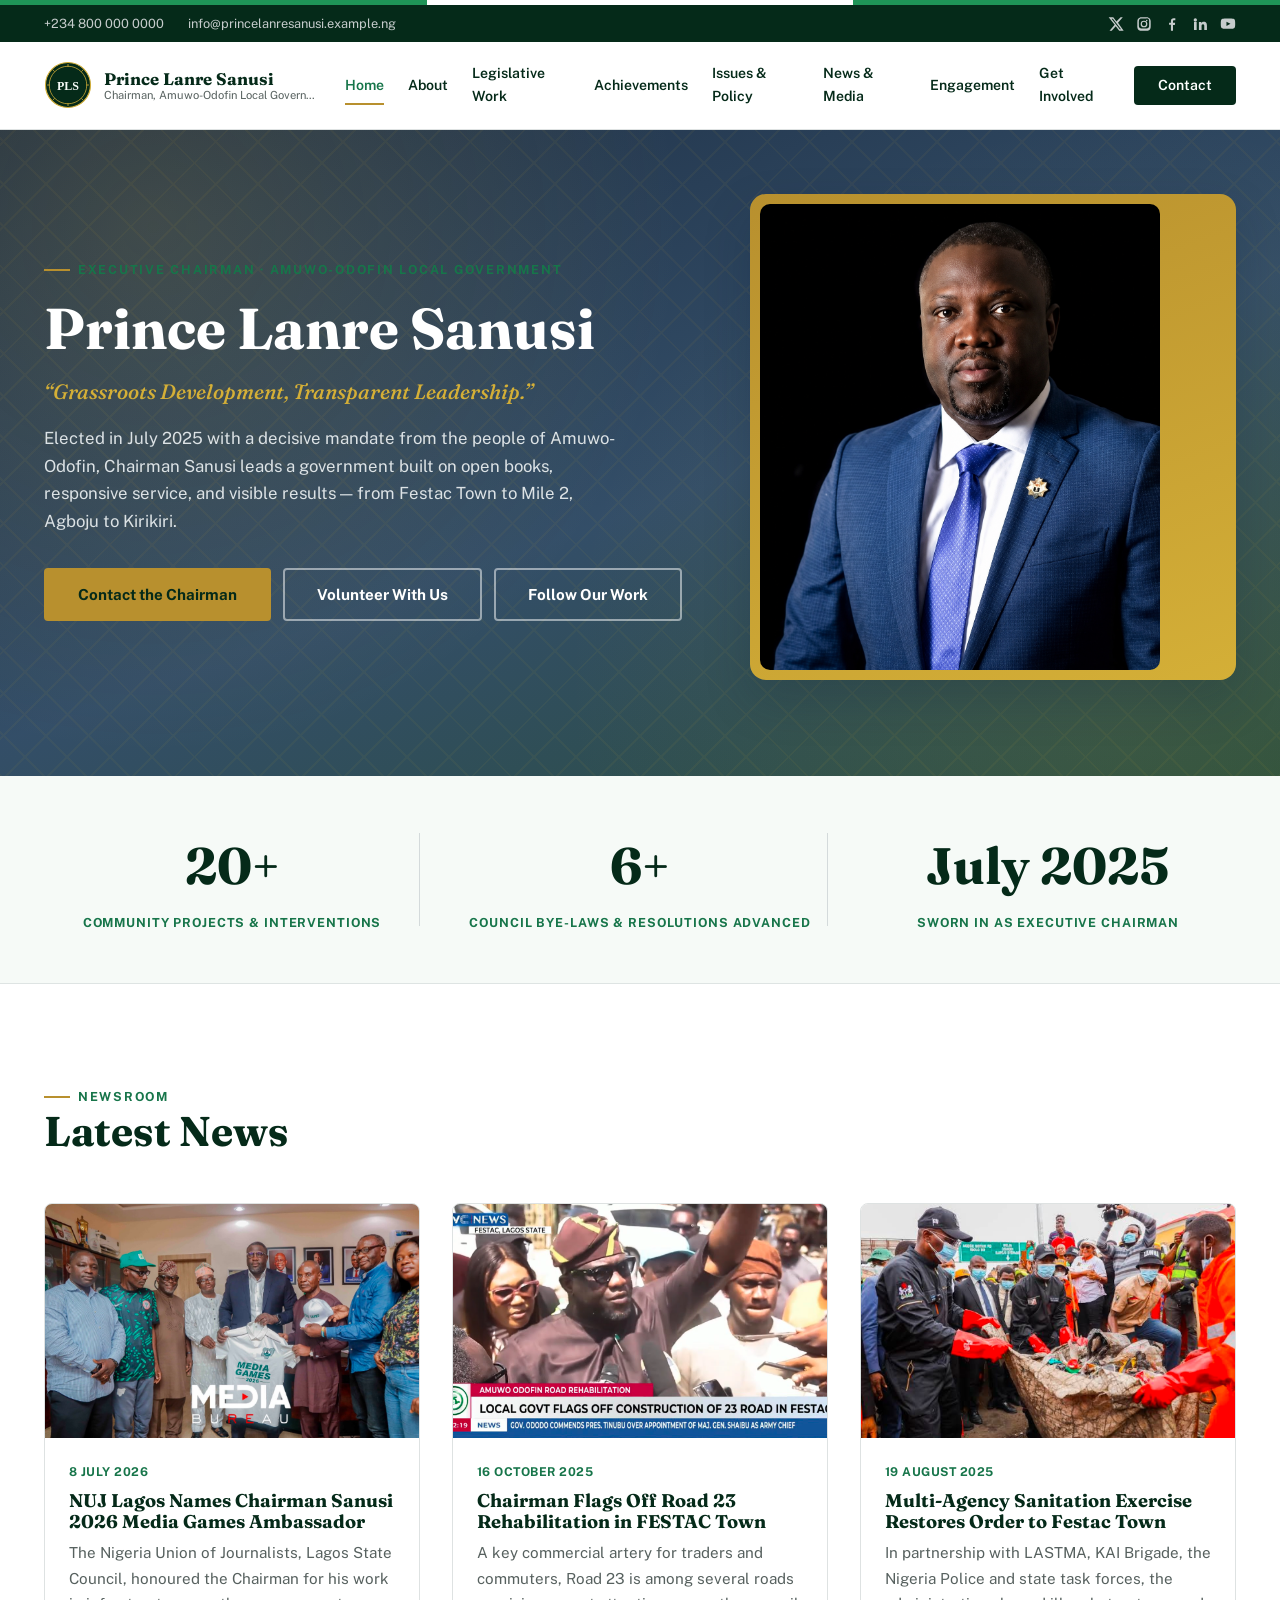
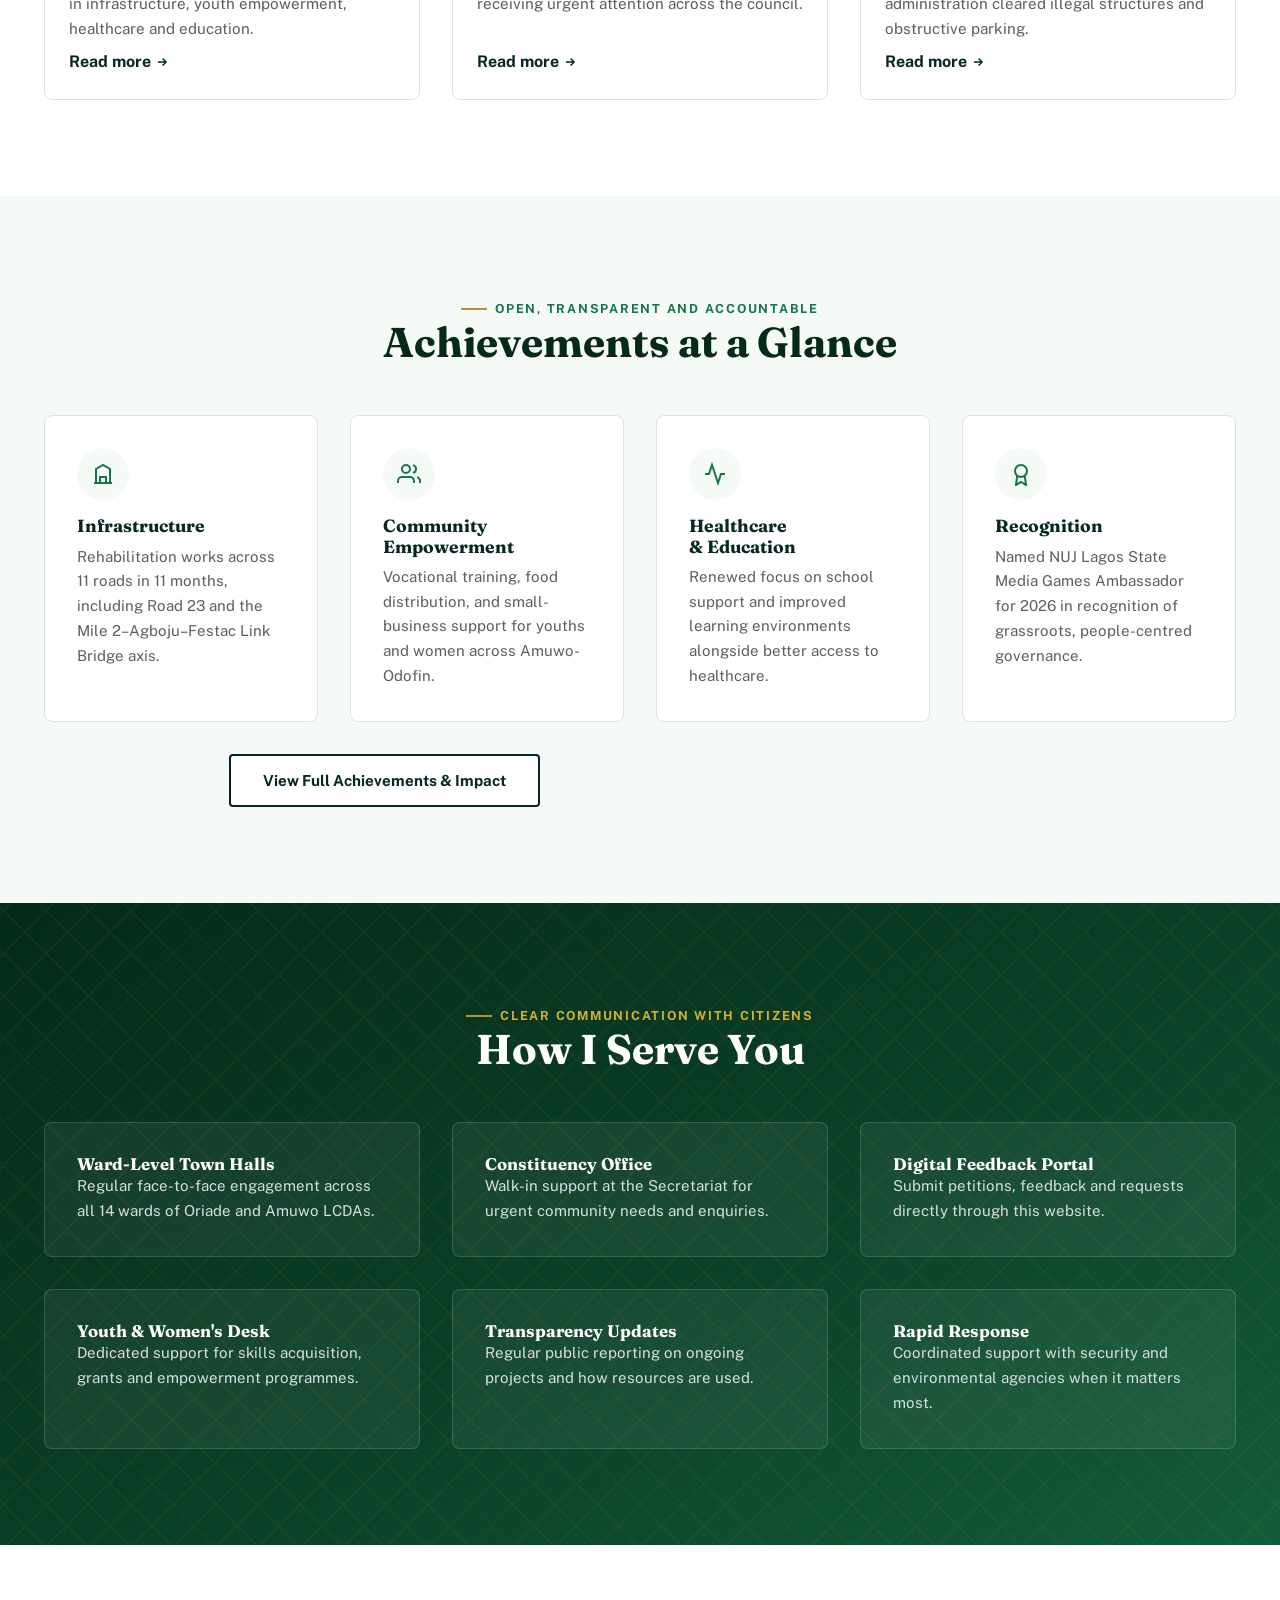
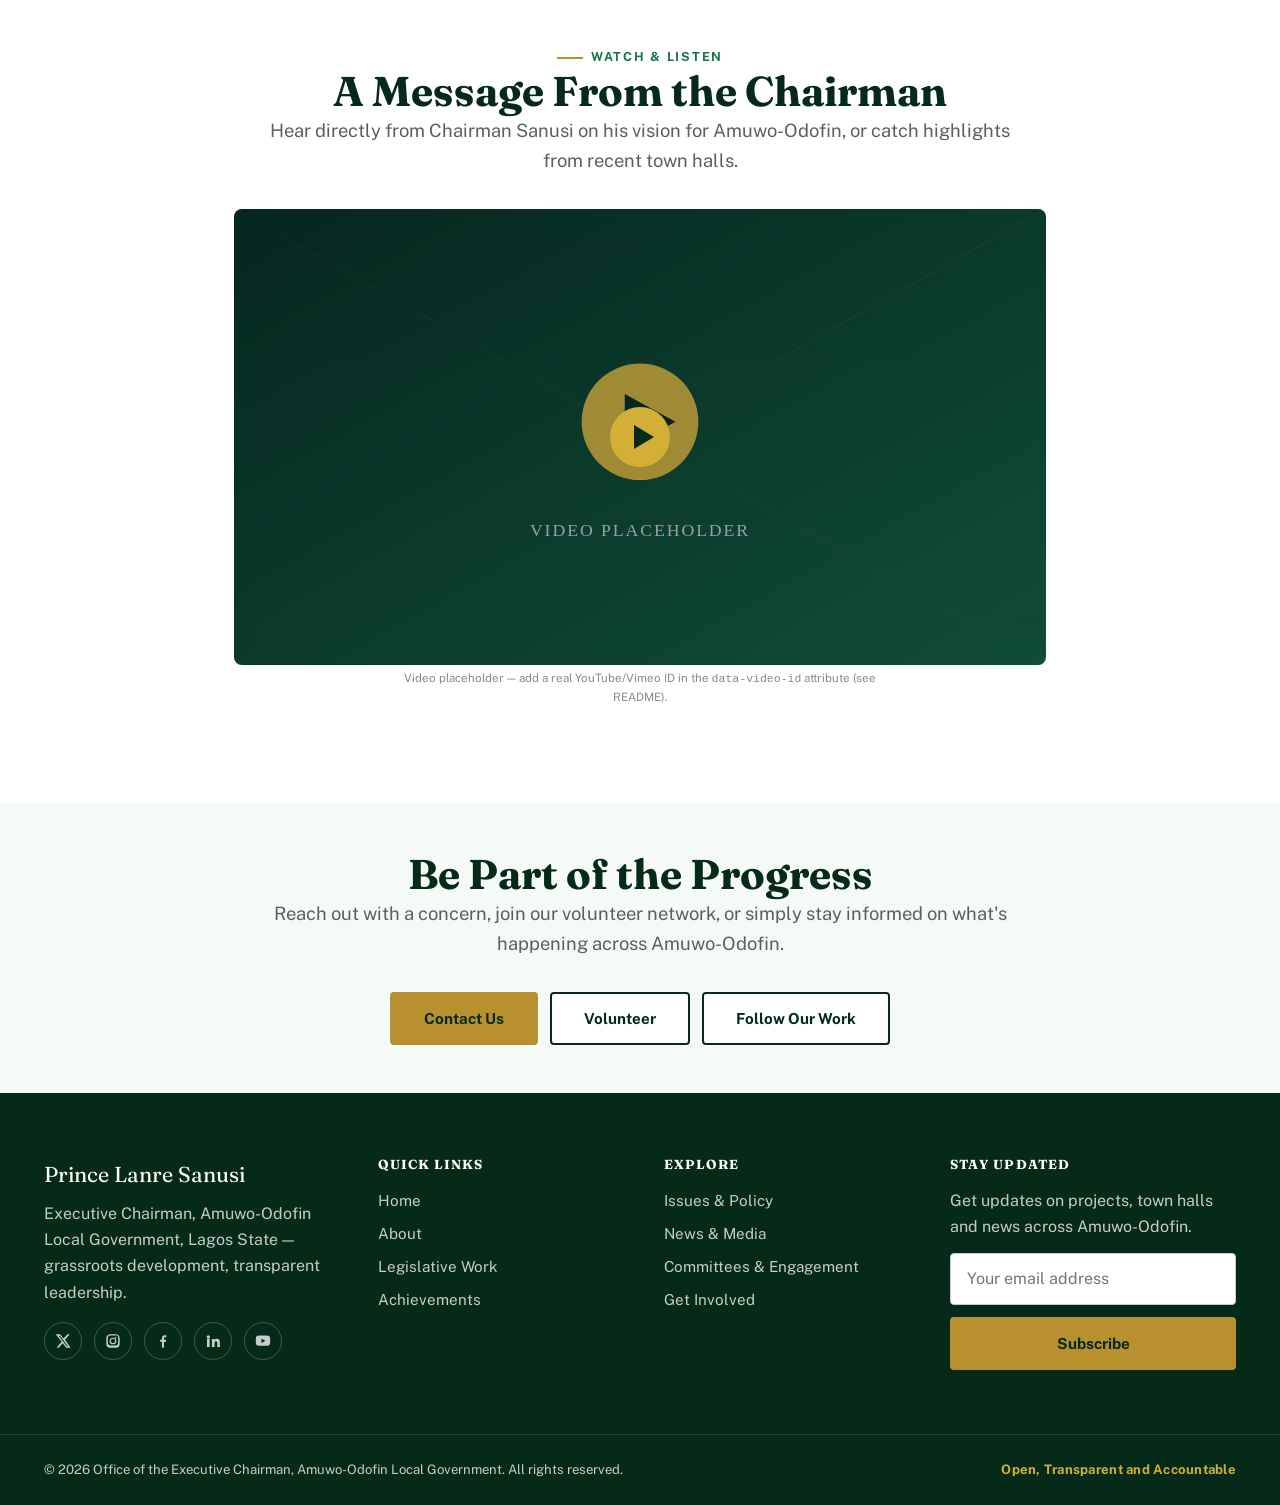
==== index.html @ f6df79a2 "Update image source in card media section" ====
<!DOCTYPE html>
<html lang="en">
<head>
  <meta charset="UTF-8">
  <meta name="viewport" content="width=device-width, initial-scale=1.0">
  <title>Prince Lanre Sanusi | Chairman, Amuwo-Odofin Local Government</title>
  <meta name="description" content="Official site of Prince Lanre Sanusi (PLS), Executive Chairman of Amuwo-Odofin Local Government, Lagos State — grassroots development and transparent leadership.">
  <meta name="author" content="Office of the Executive Chairman, Amuwo-Odofin Local Government">
  <meta property="og:title" content="Prince Lanre Sanusi | Chairman, Amuwo-Odofin Local Government">
  <meta property="og:description" content="Grassroots development, transparent leadership — official site of Executive Chairman Prince Lanre Sanusi.">
  <meta property="og:type" content="website">
  <meta property="og:image" content="assets/images/placeholders/placeholder-landscape.svg">
  <link rel="icon" type="image/svg+xml" href="assets/images/favicon.svg">
  <link rel="preconnect" href="https://fonts.googleapis.com">
  <link rel="preconnect" href="https://fonts.gstatic.com" crossorigin>
  <link href="https://fonts.googleapis.com/css2?family=Fraunces:ital,wght@0,600;0,700;0,900;1,500&family=Public+Sans:wght@400;500;600;700&display=swap" rel="stylesheet">
  <link rel="stylesheet" href="assets/css/variables.css">
  <link rel="stylesheet" href="assets/css/base.css">
  <link rel="stylesheet" href="assets/css/layout.css">
  <link rel="stylesheet" href="assets/css/components.css">
  <link rel="stylesheet" href="assets/css/animations.css">
  <script src="assets/js/supabase-client.js" defer></script>
  <script src="assets/js/components.js" defer></script>
  <script src="assets/js/forms.js" defer></script>
  <script src="assets/js/main.js" defer></script>
  <script type="application/ld+json">
  {
    "@context": "https://schema.org",
    "@type": "Person",
    "name": "Prince Lanre Sanusi",
    "alternateName": "PLS",
    "jobTitle": "Executive Chairman, Amuwo-Odofin Local Government",
    "worksFor": {
      "@type": "GovernmentOrganization",
      "name": "Amuwo-Odofin Local Government",
      "address": {
        "@type": "PostalAddress",
        "streetAddress": "41 Road, Amuwo-Odofin Local Government Secretariat",
        "addressLocality": "Festac Town",
        "addressRegion": "Lagos State",
        "addressCountry": "NG"
      }
    },
    "url": "https://www.example.com/"
  }
  </script>
</head>
<body data-page="home">
  <a class="skip-link" href="#main-content">Skip to main content</a>
  <div id="site-header"></div>
  <noscript>
    <nav aria-label="Primary" style="padding:1rem;text-align:center;background:#052A19;">
      <a style="color:#fff;margin:0 .6rem;" href="index">Home</a>
      <a style="color:#fff;margin:0 .6rem;" href="about">About</a>
      <a style="color:#fff;margin:0 .6rem;" href="legislative-work">Legislative Work</a>
      <a style="color:#fff;margin:0 .6rem;" href="achievements">Achievements</a>
      <a style="color:#fff;margin:0 .6rem;" href="issues-policy">Issues &amp; Policy</a>
      <a style="color:#fff;margin:0 .6rem;" href="news-media">News &amp; Media</a>
      <a style="color:#fff;margin:0 .6rem;" href="engagement">Engagement</a>
      <a style="color:#fff;margin:0 .6rem;" href="get-involved">Get Involved</a>
      <a style="color:#fff;margin:0 .6rem;" href="contact">Contact</a>
    </nav>
  </noscript>

  <main id="main-content">

    <!-- ============ HERO ============ -->
    <section class="hero lattice-bg" aria-label="Introduction">
      <div class="hero__inner">
        <div>
          <p class="eyebrow">Executive Chairman &middot; Amuwo-Odofin Local Government</p>
          <h1 class="hero__title">Prince Lanre Sanusi</h1>
          <p class="hero__tagline">&ldquo;Grassroots Development, Transparent Leadership.&rdquo;</p>
          <p class="hero__lede">Elected in July 2025 with a decisive mandate from the people of Amuwo-Odofin, Chairman Sanusi leads a government built on open books, responsive service, and visible results — from Festac Town to Mile 2, Agboju to Kirikiri.</p>
          <div class="hero__actions">
            <a class="btn btn--primary" href="contact">Contact the Chairman</a>
            <a class="btn btn--outline-light" href="get-involved">Volunteer With Us</a>
            <a class="btn btn--outline-light" href="news-media">Follow Our Work</a>
          </div>
        </div>
        <div class="hero__portrait-frame reveal">
          <img src="assets/images/placeholders/placeholder-portrait.png" alt="Official portrait of Prince Lanre Sanusi, Executive Chairman of Amuwo-Odofin Local Government" width="400" height="500" loading="eager">
        </div>
      </div>
    </section>

    <!-- ============ LEDGER STAT STRIP ============ -->
    <section class="stat-strip" aria-label="Record of service at a glance">
      <div class="stat-strip__inner">
        <div class="stat-strip__item">
          <span class="stat-strip__value" data-target="20" data-suffix="+">0</span>
          <span class="stat-strip__label">Community Projects &amp; Interventions</span>
        </div>
        <div class="stat-strip__item">
          <span class="stat-strip__value" data-target="6" data-suffix="+">0</span>
          <span class="stat-strip__label">Council Bye-Laws &amp; Resolutions Advanced</span>
        </div>
        <div class="stat-strip__item">
          <span class="stat-strip__value">July 2025</span>
          <span class="stat-strip__label">Sworn In as Executive Chairman</span>
        </div>
      </div>
    </section>

    <!-- ============ LATEST NEWS ============ -->
    <section class="section" aria-labelledby="news-heading">
      <div class="container">
        <div class="section-head">
          <p class="eyebrow">Newsroom</p>
          <h2 id="news-heading">Latest News</h2>
        </div>
        <div class="grid grid--3 reveal-stagger">
          <article class="card">
            <div class="card__media"><img src="assets/images/placeholders/nuj.png" alt="Chairman Sanusi honoured as NUJ Media Games Ambassador" loading="lazy"></div>
            <div class="card__body">
              <time class="card__date" datetime="2026-07-08">8 July 2026</time>
              <h3 class="card__title">NUJ Lagos Names Chairman Sanusi 2026 Media Games Ambassador</h3>
              <p class="card__excerpt">The Nigeria Union of Journalists, Lagos State Council, honoured the Chairman for his work in infrastructure, youth empowerment, healthcare and education.</p>
              <a class="card__link" href="news-media">Read more <svg width="14" height="14" viewBox="0 0 24 24" fill="none" stroke="currentColor" stroke-width="2.5" aria-hidden="true"><path d="M5 12h14M13 6l6 6-6 6"/></svg></a>
            </div>
          </article>
          <article class="card">
            <div class="card__media"><img src="assets/images/placeholders/flag_road.png" alt="Road 23 rehabilitation flag-off in FESTAC Town" loading="lazy"></div>
            <div class="card__body">
              <time class="card__date" datetime="2025-10-16">16 October 2025</time>
              <h3 class="card__title">Chairman Flags Off Road 23 Rehabilitation in FESTAC Town</h3>
              <p class="card__excerpt">A key commercial artery for traders and commuters, Road 23 is among several roads receiving urgent attention across the council.</p>
              <a class="card__link" href="news-media">Read more <svg width="14" height="14" viewBox="0 0 24 24" fill="none" stroke="currentColor" stroke-width="2.5" aria-hidden="true"><path d="M5 12h14M13 6l6 6-6 6"/></svg></a>
            </div>
          </article>
          <article class="card">
            <div class="card__media"><img src="assets/images/placeholders/neat.png" alt="Environmental sanitation exercise in Festac Town" loading="lazy"></div>
            <div class="card__body">
              <time class="card__date" datetime="2025-08-19">19 August 2025</time>
              <h3 class="card__title">Multi-Agency Sanitation Exercise Restores Order to Festac Town</h3>
              <p class="card__excerpt">In partnership with LASTMA, KAI Brigade, the Nigeria Police and state task forces, the administration cleared illegal structures and obstructive parking.</p>
              <a class="card__link" href="news-media">Read more <svg width="14" height="14" viewBox="0 0 24 24" fill="none" stroke="currentColor" stroke-width="2.5" aria-hidden="true"><path d="M5 12h14M13 6l6 6-6 6"/></svg></a>
            </div>
          </article>
        </div>
      </div>
    </section>

    <!-- ============ ACHIEVEMENTS HIGHLIGHTS ============ -->
    <section class="section section--alt" aria-labelledby="achievements-heading">
      <div class="container">
        <div class="section-head section-head--center">
          <p class="eyebrow">Open, Transparent and Accountable</p>
          <h2 id="achievements-heading">Achievements at a Glance</h2>
        </div>
        <div class="grid grid--4 reveal-stagger">
          <div class="icon-card">
            <span class="icon-card__icon" aria-hidden="true"><svg width="24" height="24" viewBox="0 0 24 24" fill="none" stroke="currentColor" stroke-width="2"><path d="M3 21h18M5 21V7l7-4 7 4v14M9 21v-6h6v6"/></svg></span>
            <h3>Infrastructure</h3>
            <p>Rehabilitation works across 11 roads in 11 months, including Road 23 and the Mile 2–Agboju–Festac Link Bridge axis.</p>
          </div>
          <div class="icon-card">
            <span class="icon-card__icon" aria-hidden="true"><svg width="24" height="24" viewBox="0 0 24 24" fill="none" stroke="currentColor" stroke-width="2"><path d="M17 21v-2a4 4 0 0 0-4-4H5a4 4 0 0 0-4 4v2"/><circle cx="9" cy="7" r="4"/><path d="M23 21v-2a4 4 0 0 0-3-3.87M16 3.13a4 4 0 0 1 0 7.75"/></svg></span>
            <h3>Community Empowerment</h3>
            <p>Vocational training, food distribution, and small-business support for youths and women across Amuwo-Odofin.</p>
          </div>
          <div class="icon-card">
            <span class="icon-card__icon" aria-hidden="true"><svg width="24" height="24" viewBox="0 0 24 24" fill="none" stroke="currentColor" stroke-width="2"><path d="M22 12h-4l-3 9L9 3l-3 9H2"/></svg></span>
            <h3>Healthcare &amp; Education</h3>
            <p>Renewed focus on school support and improved learning environments alongside better access to healthcare.</p>
          </div>
          <div class="icon-card">
            <span class="icon-card__icon" aria-hidden="true"><svg width="24" height="24" viewBox="0 0 24 24" fill="none" stroke="currentColor" stroke-width="2"><path d="M12 15a6 6 0 1 0 0-12 6 6 0 0 0 0 12Z"/><path d="M8.21 13.89 7 23l5-3 5 3-1.21-9.12"/></svg></span>
            <h3>Recognition</h3>
            <p>Named NUJ Lagos State Media Games Ambassador for 2026 in recognition of grassroots, people-centred governance.</p>
          </div>
        </div>
        <p class="text-center" style="margin-top:var(--space-6);"><a class="btn btn--secondary" href="achievements">View Full Achievements &amp; Impact</a></p>
      </div>
    </section>

    <!-- ============ HOW I SERVE YOU ============ -->
    <section class="section section--dark lattice-bg" aria-labelledby="serve-heading">
      <div class="container">
        <div class="section-head section-head--center" style="margin-inline:auto;">
          <p class="eyebrow">Clear Communication With Citizens</p>
          <h2 id="serve-heading">How I Serve You</h2>
        </div>
        <div class="grid grid--3 reveal-stagger">
          <div class="stat-dark" style="text-align:left;">
            <h3 style="font-size:1.05rem;color:var(--color-white);">Ward-Level Town Halls</h3>
            <p style="color:#D8DEE2;font-size:0.94rem;">Regular face-to-face engagement across all 14 wards of Oriade and Amuwo LCDAs.</p>
          </div>
          <div class="stat-dark" style="text-align:left;">
            <h3 style="font-size:1.05rem;color:var(--color-white);">Constituency Office</h3>
            <p style="color:#D8DEE2;font-size:0.94rem;">Walk-in support at the Secretariat for urgent community needs and enquiries.</p>
          </div>
          <div class="stat-dark" style="text-align:left;">
            <h3 style="font-size:1.05rem;color:var(--color-white);">Digital Feedback Portal</h3>
            <p style="color:#D8DEE2;font-size:0.94rem;">Submit petitions, feedback and requests directly through this website.</p>
          </div>
          <div class="stat-dark" style="text-align:left;">
            <h3 style="font-size:1.05rem;color:var(--color-white);">Youth &amp; Women's Desk</h3>
            <p style="color:#D8DEE2;font-size:0.94rem;">Dedicated support for skills acquisition, grants and empowerment programmes.</p>
          </div>
          <div class="stat-dark" style="text-align:left;">
            <h3 style="font-size:1.05rem;color:var(--color-white);">Transparency Updates</h3>
            <p style="color:#D8DEE2;font-size:0.94rem;">Regular public reporting on ongoing projects and how resources are used.</p>
          </div>
          <div class="stat-dark" style="text-align:left;">
            <h3 style="font-size:1.05rem;color:var(--color-white);">Rapid Response</h3>
            <p style="color:#D8DEE2;font-size:0.94rem;">Coordinated support with security and environmental agencies when it matters most.</p>
          </div>
        </div>
      </div>
    </section>

    <!-- ============ VIDEO TEASER ============ -->
    <section class="section" aria-labelledby="video-heading">
      <div class="container container--narrow text-center">
        <p class="eyebrow" style="justify-content:center;">Watch &amp; Listen</p>
        <h2 id="video-heading">A Message From the Chairman</h2>
        <p class="text-lead" style="margin-inline:auto;margin-bottom:var(--space-6);">Hear directly from Chairman Sanusi on his vision for Amuwo-Odofin, or catch highlights from recent town halls.</p>
        <button class="video-teaser" type="button" data-video-trigger data-video-id="" aria-label="Play video message from the Chairman">
          <img src="assets/images/placeholders/placeholder-video.svg" alt="" loading="lazy">
          <span class="video-teaser__play" aria-hidden="true">
            <svg width="64" height="64" viewBox="0 0 64 64"><circle cx="32" cy="32" r="30" fill="#D4AF37"/><path d="M26 20l20 12-20 12z" fill="#052A19"/></svg>
          </span>
        </button>
        <p class="placeholder-note">Video placeholder — add a real YouTube/Vimeo ID in the <code>data-video-id</code> attribute (see README).</p>
      </div>
    </section>

    <!-- ============ CTA BAND ============ -->
    <section class="section section--tight" style="background:var(--color-parchment);" aria-labelledby="cta-heading">
      <div class="container text-center">
        <h2 id="cta-heading">Be Part of the Progress</h2>
        <p class="text-lead" style="margin-inline:auto;">Reach out with a concern, join our volunteer network, or simply stay informed on what's happening across Amuwo-Odofin.</p>
        <div class="hero__actions" style="justify-content:center;margin-top:var(--space-6);">
          <a class="btn btn--primary" href="contact">Contact Us</a>
          <a class="btn btn--secondary" href="get-involved">Volunteer</a>
          <a class="btn btn--secondary" href="news-media">Follow Our Work</a>
        </div>
      </div>
    </section>

  </main>

  <div id="site-footer"></div>
  <noscript>
    <p style="text-align:center;background:#052A19;color:#fff;padding:1rem;">&copy; Office of the Executive Chairman, Amuwo-Odofin Local Government. 41 Road, Festac Town, Lagos State.</p>
  </noscript>
</body>
</html>
---- assets/css/variables.css ----
/* ==========================================================================
   VARIABLES.CSS
   Design tokens for the Prince Lanre Sanusi (PLS) portfolio site.
   Change a value here and it updates everywhere the token is used —
   this file is the single source of truth for the visual system.

   Palette concept: "Seal & Ledger" in Nigerian green-white-green — deep
   forest green (grassroots, the flag) + white (clarity, the flag) +
   regalia gold (assent/ceremony, used sparingly as an accent).
   ========================================================================== */

:root {
  /* ---- Brand colors ---- */
  --color-ink-navy:   #052A19;  /* primary — deepest forest green */
  --color-navy-800:   #0A4028;  /* gradient stop */
  --color-navy-700:   #0F5636;  /* gradient stop / spare */
  --color-palm-800:   #135C39;  /* deep green */
  --color-palm-700:   #17754A;  /* primary green — text/icon accent on white */
  --color-palm-600:   #1F9457;  /* brighter green — hover states, flag stripe */
  --color-gold-700:   #8A6A1E;
  --color-gold-600:   #B8902E;  /* regalia gold — small ceremonial accent only */
  --color-gold-500:   #D4AF37;  /* brighter gold — hover/highlight */
  --color-gold-100:   #F3E7C6;  /* pale gold wash, badges */

  /* ---- Neutrals ---- */
  --color-white:      #FFFFFF;
  --color-parchment:  #F6FAF7;  /* near-white with a whisper of green, "the record" */
  --color-gray-100:   #EEF0F0;
  --color-gray-200:   #DEE2E2;
  --color-gray-300:   #C6CCCC;
  --color-gray-500:   #808B8B;
  --color-gray-600:   #57615F;
  --color-gray-800:   #2B3432;
  --color-ink-text:   #17221C;

  /* ---- Feedback colors ---- */
  --color-success-bg:   #E4F1E9;
  --color-success-text: #17754A;
  --color-error-bg:     #FAEAEA;
  --color-error-text:   #A3312C;

  /* ---- Typography ---- */
  --font-serif: 'Fraunces', Georgia, 'Times New Roman', serif;
  --font-sans:  'Public Sans', 'Segoe UI', Roboto, Arial, sans-serif;

  /* ---- Spacing scale ---- */
  --space-1: 0.25rem;
  --space-2: 0.5rem;
  --space-3: 0.75rem;
  --space-4: 1rem;
  --space-5: 1.5rem;
  --space-6: 2rem;
  --space-7: 2.5rem;
  --space-8: 3rem;
  --space-10: 4rem;
  --space-12: 6rem;
  --space-16: 8rem;

  /* ---- Layout ---- */
  --container-max: 1240px;
  --container-narrow: 860px;
  --radius-sm: 4px;
  --radius-md: 8px;
  --radius-lg: 16px;

  /* ---- Shadows ---- */
  --shadow-sm: 0 1px 3px rgba(11, 30, 54, 0.08);
  --shadow-md: 0 8px 24px rgba(11, 30, 54, 0.12);
  --shadow-lg: 0 20px 48px rgba(11, 30, 54, 0.20);

  /* ---- Motion ---- */
  --transition-fast: 0.15s ease;
  --transition-base: 0.3s ease;
  --transition-slow: 0.5s ease;

  /* ---- Z-index scale ---- */
  --z-header: 100;
  --z-overlay: 200;
  --z-modal: 300;
  --z-toast: 400;

  /* ---- Site background photo ----
     Used behind the homepage hero and every interior page banner, under a
     semi-transparent navy/green scrim so text stays readable.
     TO ADD YOUR OWN PHOTO: save it as assets/images/site-background.jpg
     (any landscape photo, ~1920x1080 or larger works well) and it will
     appear automatically — no other changes needed. Until that file
     exists, this line has no visible effect and the gradient shows alone. */
  --bg-photo: url('../images/site-background.jpg');
}
---- assets/css/base.css ----
/* ==========================================================================
   BASE.CSS
   Reset, base element styles, typography, and accessibility/utility helpers.
   ========================================================================== */

*, *::before, *::after { box-sizing: border-box; }

html {
  scroll-behavior: smooth;
  scroll-padding-top: 96px; /* keeps in-page anchors clear of the sticky header */
}

@media (prefers-reduced-motion: reduce) {
  html { scroll-behavior: auto; }
  *, *::before, *::after {
    animation-duration: 0.01ms !important;
    animation-iteration-count: 1 !important;
    transition-duration: 0.01ms !important;
    scroll-behavior: auto !important;
  }
}

body, h1, h2, h3, h4, p, figure, blockquote, dl, dd {
  margin: 0;
}
ul[class], ol[class] { list-style: none; padding: 0; margin: 0; }

body {
  font-family: var(--font-sans);
  color: var(--color-ink-text);
  background: var(--color-white);
  line-height: 1.65;
  -webkit-font-smoothing: antialiased;
  min-height: 100vh;
  display: flex;
  flex-direction: column;
}

main { flex: 1; }

img, picture, svg { max-width: 100%; display: block; }
img { height: auto; }

a { color: inherit; }
button { font: inherit; cursor: pointer; background: none; border: none; }
input, textarea, select { font: inherit; }

h1, h2, h3, h4 {
  font-family: var(--font-serif);
  font-weight: 700;
  color: var(--color-ink-navy);
  line-height: 1.15;
  text-wrap: balance;
}
h1 { font-size: clamp(2.1rem, 3.6vw + 1rem, 3.6rem); }
h2 { font-size: clamp(1.7rem, 2.2vw + 1rem, 2.6rem); }
h3 { font-size: clamp(1.3rem, 1.2vw + 1rem, 1.65rem); }
h4 { font-size: 1.1rem; }

p { max-width: 68ch; }
.text-lead {
  font-size: 1.15rem;
  color: var(--color-gray-600);
}
.text-center { text-align: center; }
.text-center p { margin-inline: auto; }

/* ---- Accessibility helpers ---- */
.sr-only {
  position: absolute;
  width: 1px; height: 1px;
  padding: 0; margin: -1px;
  overflow: hidden;
  clip: rect(0, 0, 0, 0);
  white-space: nowrap;
  border: 0;
}

.skip-link {
  position: absolute;
  left: var(--space-3);
  top: -80px;
  background: var(--color-gold-500);
  color: var(--color-ink-navy);
  font-weight: 700;
  padding: var(--space-3) var(--space-5);
  border-radius: var(--radius-sm);
  z-index: 999;
  transition: top var(--transition-fast);
  text-decoration: none;
}
.skip-link:focus { top: var(--space-3); }

:focus-visible {
  outline: 3px solid var(--color-gold-500);
  outline-offset: 2px;
}

/* ---- Layout utility ---- */
.container {
  width: 100%;
  max-width: var(--container-max);
  margin-inline: auto;
  padding-inline: var(--space-5);
}
.container--narrow { max-width: var(--container-narrow); }

.eyebrow {
  display: inline-flex;
  align-items: center;
  gap: var(--space-2);
  font-family: var(--font-sans);
  font-weight: 700;
  font-size: 0.78rem;
  letter-spacing: 0.14em;
  text-transform: uppercase;
  color: var(--color-palm-700);
}
.eyebrow::before {
  content: "";
  width: 26px; height: 2px;
  background: var(--color-gold-600);
  flex-shrink: 0;
}

.section { padding-block: var(--space-12); }
.section--alt { background: var(--color-parchment); }
.section--dark {
  background: linear-gradient(150deg, var(--color-ink-navy) 0%, var(--color-navy-800) 55%, var(--color-palm-800) 100%);
  color: var(--color-white);
}
.section--dark h2, .section--dark h3, .section--dark h4 { color: var(--color-white); }
.section--dark .eyebrow { color: var(--color-gold-500); }
.section--dark p { color: #D8DEE2; }
.section--tight { padding-block: var(--space-8); }

.section-head {
  max-width: 720px;
  margin-bottom: var(--space-8);
}
.section-head--center { margin-inline: auto; text-align: center; }

/* ---- Subtle geometric lattice texture (signature background motif) ---- */
.lattice-bg { position: relative; overflow: hidden; }
.lattice-bg::before {
  content: "";
  position: absolute; inset: 0;
  opacity: 0.05;
  background-image:
    repeating-linear-gradient(45deg, var(--color-gold-500) 0 2px, transparent 2px 30px),
    repeating-linear-gradient(-45deg, var(--color-gold-500) 0 2px, transparent 2px 30px);
  pointer-events: none;
}
.lattice-bg > * { position: relative; z-index: 1; }

/* ---- Misc ---- */
hr.rule {
  border: none;
  border-top: 1px solid var(--color-gray-200);
  margin-block: var(--space-8);
}
---- assets/css/layout.css ----
/* ==========================================================================
   LAYOUT.CSS
   Header, navigation, footer, hero/page-banner, and structural grids.
   ========================================================================== */

/* ---------- Flag stripe (green-white-green, a literal nod to the flag) ---------- */
.flag-stripe {
  height: 5px;
  background: linear-gradient(
    to right,
    var(--color-palm-600) 0 33.333%,
    var(--color-white) 33.333% 66.666%,
    var(--color-palm-600) 66.666% 100%
  );
}

/* ---------- Top utility bar ---------- */
.top-bar {
  background: var(--color-ink-navy);
  color: var(--color-gray-300);
  font-size: 0.8rem;
}
.top-bar__inner {
  max-width: var(--container-max);
  margin-inline: auto;
  padding: var(--space-2) var(--space-5);
  display: flex; flex-wrap: wrap;
  justify-content: space-between;
  align-items: center;
  gap: var(--space-2);
}
.top-bar a { color: var(--color-gray-300); text-decoration: none; }
.top-bar a:hover, .top-bar a:focus-visible { color: var(--color-gold-500); }
.top-bar__contacts { display: flex; gap: var(--space-5); flex-wrap: wrap; }
.top-bar__social { display: flex; gap: var(--space-3); }
.top-bar__social a { display: inline-flex; }

/* ---------- Site header ---------- */
.site-header {
  position: sticky;
  top: 0;
  z-index: var(--z-header);
  background: var(--color-white);
  border-bottom: 1px solid var(--color-gray-200);
  transition: box-shadow var(--transition-base);
}
.site-header.is-scrolled { box-shadow: var(--shadow-md); }

.header-bar {
  display: flex;
  align-items: center;
  justify-content: space-between;
  gap: var(--space-4);
  padding-block: var(--space-3);
  max-width: var(--container-max);
  margin-inline: auto;
  padding-inline: var(--space-5);
}

.brand {
  display: flex;
  align-items: center;
  gap: var(--space-3);
  text-decoration: none;
  min-width: 0;
}
.brand__mark { width: 48px; height: 48px; flex-shrink: 0; }
.brand__text { line-height: 1.2; min-width: 0; }
.brand__name {
  font-family: var(--font-serif);
  font-weight: 700;
  font-size: 1.05rem;
  color: var(--color-ink-navy);
  display: block;
  white-space: nowrap;
}
.brand__title {
  font-size: 0.7rem;
  color: var(--color-gray-600);
  display: block;
  white-space: nowrap;
  overflow: hidden;
  text-overflow: ellipsis;
}

.nav-toggle {
  display: inline-flex;
  align-items: center; justify-content: center;
  width: 44px; height: 44px;
  border: 1px solid var(--color-gray-200);
  border-radius: var(--radius-sm);
  color: var(--color-ink-navy);
  flex-shrink: 0;
}
.nav-toggle__icon { position: relative; width: 20px; height: 2px; background: currentColor; display: block; }
.nav-toggle__icon::before, .nav-toggle__icon::after {
  content: ""; position: absolute; left: 0; width: 20px; height: 2px; background: currentColor;
  transition: transform var(--transition-fast);
}
.nav-toggle__icon::before { top: -6px; }
.nav-toggle__icon::after { top: 6px; }
.nav-open .nav-toggle__icon { background: transparent; }
.nav-open .nav-toggle__icon::before { transform: translateY(6px) rotate(45deg); }
.nav-open .nav-toggle__icon::after { transform: translateY(-6px) rotate(-45deg); }

.main-nav {
  position: fixed; inset: 0 0 0 auto;
  width: min(320px, 86vw);
  background: var(--color-ink-navy);
  color: var(--color-white);
  transform: translateX(100%);
  transition: transform var(--transition-base);
  z-index: var(--z-overlay);
  overflow-y: auto;
  padding: var(--space-8) var(--space-6);
}
.nav-open .main-nav { transform: translateX(0); }

.nav__list { display: flex; flex-direction: column; gap: var(--space-1); }
.nav__link {
  display: block;
  padding: var(--space-3) var(--space-3);
  color: var(--color-white);
  text-decoration: none;
  font-weight: 600;
  border-radius: var(--radius-sm);
  transition: background var(--transition-fast), color var(--transition-fast);
}
.nav__link:hover, .nav__link:focus-visible { background: rgba(255,255,255,0.08); color: var(--color-gold-500); }
.nav__link--active { color: var(--color-gold-500); }
.nav__link--cta { margin-top: var(--space-4); background: var(--color-gold-600); color: var(--color-ink-navy); text-align: center; }
.nav__link--cta:hover { background: var(--color-gold-500); color: var(--color-ink-navy); }

.nav-overlay {
  position: fixed; inset: 0;
  background: rgba(11, 30, 54, 0.6);
  opacity: 0; pointer-events: none;
  transition: opacity var(--transition-base);
  z-index: var(--z-overlay);
}
.nav-open .nav-overlay { opacity: 1; pointer-events: auto; }

@media (min-width: 980px) {
  .nav-toggle { display: none; }
  .nav-overlay { display: none; }
  .main-nav { position: static; width: auto; background: transparent; color: inherit; transform: none; padding: 0; overflow: visible; }
  .nav__list { flex-direction: row; align-items: center; gap: 0; }
  .nav__link { color: var(--color-ink-navy); padding: var(--space-2) var(--space-3); font-size: 0.88rem; position: relative; }
  .nav__link:hover, .nav__link:focus-visible { background: var(--color-parchment); color: var(--color-palm-700); }
  .nav__link--active { color: var(--color-palm-700); }
  .nav__link--active::after {
    content: ""; position: absolute; left: var(--space-3); right: var(--space-3); bottom: 0px;
    height: 2px; background: var(--color-gold-600);
  }
  .nav__link--cta { margin-top: 0; margin-left: var(--space-3); background: var(--color-ink-navy); color: var(--color-white); padding: var(--space-2) var(--space-5); }
  .nav__link--cta:hover { background: var(--color-palm-700); color: var(--color-white); }
}

/* ---------- Hero ---------- */
.hero {
  position: relative;
  background-image:
    linear-gradient(160deg, rgba(11,30,54,0.92) 0%, rgba(18,49,79,0.86) 55%, rgba(18,59,41,0.90) 100%),
    var(--bg-photo);
  background-size: cover;
  background-position: center;
  background-repeat: no-repeat;
  color: var(--color-white);
  overflow: hidden;
}
.hero::after {
  content: "";
  position: absolute; inset: 0;
  background-image: radial-gradient(circle at 12% 15%, rgba(212,175,55,0.16), transparent 42%),
                     radial-gradient(circle at 88% 85%, rgba(212,175,55,0.10), transparent 45%);
  pointer-events: none;
}
.hero__inner {
  position: relative; z-index: 1;
  max-width: var(--container-max);
  margin-inline: auto;
  padding: var(--space-10) var(--space-5) var(--space-12);
  display: grid;
  gap: var(--space-8);
  align-items: center;
}
.hero__title { color: var(--color-white); margin-block: var(--space-4) var(--space-3); }
.hero__tagline {
  font-family: var(--font-serif);
  font-style: italic;
  font-weight: 500;
  color: var(--color-gold-500);
  font-size: 1.3rem;
  margin-bottom: var(--space-4);
}
.hero__lede { color: #DCE2E5; max-width: 58ch; margin-bottom: var(--space-6); font-size: 1.05rem; }
.hero__actions { display: flex; flex-wrap: wrap; gap: var(--space-3); }
.hero__portrait-frame {
  position: relative;
  border-radius: var(--radius-lg);
  padding: 10px;
  background: linear-gradient(160deg, var(--color-gold-600), var(--color-gold-500));
  box-shadow: var(--shadow-lg);
}
.hero__portrait-frame img { border-radius: calc(var(--radius-lg) - 6px); }

@media (min-width: 880px) {
  .hero__inner { grid-template-columns: 1.15fr 0.85fr; }
}

/* ---------- Ledger stat strip (legislative snapshot) ---------- */
.stat-strip { background: var(--color-parchment); border-bottom: 1px solid rgba(11,30,54,0.1); }
.stat-strip__inner {
  max-width: var(--container-max);
  margin-inline: auto;
  padding: var(--space-8) var(--space-5);
  display: grid;
  gap: var(--space-6);
}
@media (min-width: 720px) {
  .stat-strip__inner { grid-template-columns: repeat(3, 1fr); }
}
.stat-strip__item { text-align: center; padding-inline: var(--space-4); position: relative; }
@media (min-width: 720px) {
  .stat-strip__item:not(:last-child)::after {
    content: ""; position: absolute; right: 0; top: 8%; bottom: 8%; width: 1px;
    background: rgba(11,30,54,0.14);
  }
}
.stat-strip__value {
  font-family: var(--font-serif);
  font-weight: 700;
  font-size: clamp(2.4rem, 4vw, 3.4rem);
  color: var(--color-ink-navy);
  display: block;
  font-variant-numeric: oldstyle-nums;
}
.stat-strip__label {
  font-size: 0.78rem;
  letter-spacing: 0.07em;
  text-transform: uppercase;
  color: var(--color-palm-700);
  font-weight: 700;
  margin-top: var(--space-2);
}

/* ---------- Page banner (interior pages) ---------- */
.page-banner {
  background-image:
    linear-gradient(135deg, rgba(11,30,54,0.93), rgba(18,59,41,0.90)),
    var(--bg-photo);
  background-size: cover;
  background-position: center;
  background-repeat: no-repeat;
  color: var(--color-white);
  padding: var(--space-10) 0 var(--space-8);
  text-align: center;
  position: relative;
  overflow: hidden;
}
.page-banner h1 { color: var(--color-white); }
.page-banner .eyebrow { color: var(--color-gold-500); justify-content: center; }
.page-banner p { color: #DCE2E5; max-width: 60ch; margin: var(--space-3) auto 0; }

/* ---------- Grids ---------- */
.grid { display: grid; gap: var(--space-6); }
.grid--2 { grid-template-columns: 1fr; }
.grid--3 { grid-template-columns: 1fr; }
.grid--4 { grid-template-columns: 1fr; }
@media (min-width: 640px) {
  .grid--2, .grid--4 { grid-template-columns: repeat(2, 1fr); }
}
@media (min-width: 900px) {
  .grid--3 { grid-template-columns: repeat(3, 1fr); }
  .grid--4 { grid-template-columns: repeat(4, 1fr); }
}

.two-col { display: grid; gap: var(--space-8); }
@media (min-width: 860px) {
  .two-col { grid-template-columns: repeat(2, 1fr); align-items: start; }
  .two-col--asym { grid-template-columns: 1.2fr 0.8fr; }
}

/* ---------- Footer ---------- */
.site-footer { background: var(--color-ink-navy); color: var(--color-gray-300); }
.footer__top {
  max-width: var(--container-max);
  margin-inline: auto;
  padding: var(--space-10) var(--space-5);
  display: grid;
  gap: var(--space-8);
}
@media (min-width: 720px) {
  .footer__top { grid-template-columns: 1.2fr 1fr 1fr 1.2fr; }
}
.footer__brand-name { font-family: var(--font-serif); font-size: 1.35rem; color: var(--color-white); display: block; margin-bottom: var(--space-2); }
.footer__heading {
  color: var(--color-white); font-weight: 700; font-size: 0.82rem;
  letter-spacing: 0.08em; text-transform: uppercase; margin-bottom: var(--space-4);
}
.footer__links { display: flex; flex-direction: column; gap: var(--space-2); }
.footer__links a { color: var(--color-gray-300); text-decoration: none; font-size: 0.95rem; }
.footer__links a:hover, .footer__links a:focus-visible { color: var(--color-gold-500); }
.footer__social { display: flex; gap: var(--space-3); margin-top: var(--space-4); }
.footer__social a {
  width: 38px; height: 38px; display: inline-flex; align-items: center; justify-content: center;
  border: 1px solid rgba(255,255,255,0.22); border-radius: 50%;
  transition: background var(--transition-fast), border-color var(--transition-fast);
}
.footer__social a:hover, .footer__social a:focus-visible { background: var(--color-gold-500); border-color: var(--color-gold-500); }
.footer__social a:hover svg, .footer__social a:focus-visible svg { color: var(--color-ink-navy); }
.footer-newsletter { margin-top: var(--space-3); }
.footer__bottom { border-top: 1px solid rgba(255,255,255,0.12); }
.footer__bottom-inner {
  max-width: var(--container-max); margin-inline: auto; padding: var(--space-5);
  display: flex; flex-wrap: wrap; justify-content: space-between; gap: var(--space-2);
  font-size: 0.82rem;
}
.footer__tagline { color: var(--color-gold-500); font-weight: 700; letter-spacing: 0.02em; }

/* ---------- Back to top ---------- */
.back-to-top {
  position: fixed; right: var(--space-5); bottom: var(--space-5);
  width: 46px; height: 46px; border-radius: 50%;
  background: var(--color-ink-navy); color: var(--color-gold-500);
  display: flex; align-items: center; justify-content: center;
  box-shadow: var(--shadow-md);
  opacity: 0; pointer-events: none; transform: translateY(8px);
  transition: opacity var(--transition-base), transform var(--transition-base);
  z-index: var(--z-header);
}
.back-to-top.is-visible { opacity: 1; pointer-events: auto; transform: translateY(0); }
---- assets/css/components.css ----
/* ==========================================================================
   COMPONENTS.CSS
   Reusable UI components used across every page.
   ========================================================================== */

/* ---------- Buttons ---------- */
.btn {
  display: inline-flex; align-items: center; gap: var(--space-2);
  padding: var(--space-3) var(--space-6);
  border-radius: var(--radius-sm);
  font-weight: 700; font-size: 0.95rem;
  text-decoration: none; border: 2px solid transparent;
  transition: transform var(--transition-fast), box-shadow var(--transition-fast), background var(--transition-fast), color var(--transition-fast);
  white-space: nowrap;
}
.btn:hover { transform: translateY(-2px); }
.btn:active { transform: translateY(0); }
.btn--primary { background: var(--color-gold-600); color: var(--color-ink-navy); }
.btn--primary:hover { background: var(--color-gold-500); box-shadow: var(--shadow-md); }
.btn--secondary { background: var(--color-white); color: var(--color-ink-navy); border-color: var(--color-ink-navy); }
.btn--secondary:hover { background: var(--color-ink-navy); color: var(--color-white); }
.btn--outline-light { background: transparent; color: var(--color-white); border-color: rgba(255,255,255,0.5); }
.btn--outline-light:hover { background: rgba(255,255,255,0.12); border-color: var(--color-white); }
.btn--block { width: 100%; justify-content: center; }
.btn[disabled] { opacity: 0.65; cursor: not-allowed; transform: none; }
.btn--sm { padding: var(--space-2) var(--space-4); font-size: 0.85rem; }

/* ---------- Cards ---------- */
.card {
  background: var(--color-white); border: 1px solid var(--color-gray-200);
  border-radius: var(--radius-md); overflow: hidden;
  transition: box-shadow var(--transition-base), transform var(--transition-base);
  height: 100%; display: flex; flex-direction: column;
}
.card:hover { box-shadow: var(--shadow-md); transform: translateY(-4px); }
.card__media { aspect-ratio: 16/10; overflow: hidden; background: var(--color-gray-100); }
.card__media img { width: 100%; height: 100%; object-fit: cover; }
.card__body { padding: var(--space-5); display: flex; flex-direction: column; gap: var(--space-2); flex: 1; }
.card__meta { display: flex; align-items: center; gap: var(--space-3); flex-wrap: wrap; }
.card__date { font-size: 0.76rem; font-weight: 700; letter-spacing: 0.04em; color: var(--color-palm-700); text-transform: uppercase; }
.card__tag {
  font-size: 0.7rem; font-weight: 700; letter-spacing: 0.04em; text-transform: uppercase;
  color: var(--color-gold-700); background: var(--color-gold-100); padding: 2px 8px; border-radius: 999px;
}
.card__title { font-size: 1.15rem; margin: 0; }
.card__excerpt { color: var(--color-gray-600); font-size: 0.95rem; }
.card__link { margin-top: auto; font-weight: 700; color: var(--color-ink-navy); text-decoration: none; display: inline-flex; align-items: center; gap: var(--space-1); }
.card__link:hover { color: var(--color-palm-700); }
.card__link svg { transition: transform var(--transition-fast); }
.card__link:hover svg { transform: translateX(3px); }

.icon-card { background: var(--color-white); border: 1px solid var(--color-gray-200); border-radius: var(--radius-md); padding: var(--space-6); height: 100%; }
.icon-card__icon {
  width: 52px; height: 52px; border-radius: 50%;
  background: var(--color-parchment); color: var(--color-palm-700);
  display: flex; align-items: center; justify-content: center; margin-bottom: var(--space-4);
}
.icon-card h3 { font-size: 1.1rem; margin-bottom: var(--space-2); }
.icon-card p { color: var(--color-gray-600); font-size: 0.94rem; }

/* ---------- Leadership card (Chairman / Vice Chairman) ---------- */
.leader-card { display: grid; gap: var(--space-5); text-align: center; }
.leader-card__photo {
  border-radius: var(--radius-lg); overflow: hidden;
  border: 4px solid var(--color-gold-600);
  box-shadow: var(--shadow-md);
  max-width: 260px; margin-inline: auto;
}
.leader-card__name { margin-top: var(--space-4); margin-bottom: var(--space-1); }
.leader-card__role { color: var(--color-palm-700); font-weight: 700; font-size: 0.92rem; letter-spacing: 0.02em; }
.leader-card p.leader-card__bio { color: var(--color-gray-600); margin-inline: auto; }

/* ---------- Badges ---------- */
.badge {
  display: inline-flex; align-items: center; gap: 5px;
  padding: var(--space-1) var(--space-3); border-radius: 999px;
  font-size: 0.72rem; font-weight: 700; letter-spacing: 0.03em; text-transform: uppercase;
}
.badge--reading { background: var(--color-gray-100); color: var(--color-gray-600); border: 1px solid var(--color-gray-300); }
.badge--committee { background: var(--color-gold-100); color: var(--color-gold-700); }
.badge--passed { background: var(--color-success-bg); color: var(--color-success-text); }
.badge--assented { background: var(--color-gold-600); color: var(--color-ink-navy); }
.badge--assented svg { flex-shrink: 0; }

/* ---------- Bill status tracker ---------- */
.tracker { display: flex; gap: var(--space-2); margin-block: var(--space-4); }
.tracker__step {
  flex: 1; text-align: center; font-size: 0.7rem; font-weight: 700;
  color: var(--color-gray-500); position: relative; padding-top: var(--space-5);
}
.tracker__step::before {
  content: ""; position: absolute; top: 0; left: 50%; width: 14px; height: 14px;
  transform: translateX(-50%); border-radius: 50%;
  background: var(--color-gray-200); border: 2px solid var(--color-gray-300);
}
.tracker__step::after { content: ""; position: absolute; top: 6px; left: 50%; right: -50%; height: 2px; background: var(--color-gray-200); }
.tracker__step:last-child::after { display: none; }
.tracker__step.is-complete { color: var(--color-palm-700); }
.tracker__step.is-complete::before { background: var(--color-palm-700); border-color: var(--color-palm-700); }
.tracker__step.is-complete::after { background: var(--color-palm-700); }
.tracker__step.is-current { color: var(--color-gold-700); }
.tracker__step.is-current::before { background: var(--color-gold-600); border-color: var(--color-gold-600); }

/* ---------- Stats (dark-section variant, reused on non-home pages) ---------- */
.stat-dark { text-align: center; padding: var(--space-6); border-radius: var(--radius-md); background: rgba(255,255,255,0.06); border: 1px solid rgba(255,255,255,0.14); }
.stat-dark__value { font-family: var(--font-serif); font-size: clamp(2rem, 3.6vw, 2.9rem); color: var(--color-gold-500); font-weight: 700; display: block; }
.stat-dark__label { color: #D8DEE2; font-size: 0.88rem; margin-top: var(--space-2); }

/* ---------- Timeline ---------- */
.timeline { position: relative; padding-left: var(--space-6); border-left: 2px solid var(--color-gray-200); }
.timeline__item { position: relative; padding-bottom: var(--space-8); }
.timeline__item:last-child { padding-bottom: 0; }
.timeline__item::before {
  content: ""; position: absolute; left: calc(-1 * var(--space-6) - 6px); top: 4px;
  width: 12px; height: 12px; border-radius: 50%;
  background: var(--color-gold-600); border: 2px solid var(--color-white);
  box-shadow: 0 0 0 2px var(--color-palm-700);
}
.timeline__year { font-weight: 700; color: var(--color-palm-700); font-size: 0.88rem; }
.timeline__title { margin-block: var(--space-1); }
.timeline__body { color: var(--color-gray-600); }

/* ---------- Accordion ---------- */
.accordion__item { border-bottom: 1px solid var(--color-gray-200); }
.accordion__trigger {
  width: 100%; display: flex; align-items: center; justify-content: space-between; gap: var(--space-4);
  padding: var(--space-5) 0; text-align: left;
  font-family: var(--font-serif); font-size: 1.15rem; font-weight: 700; color: var(--color-ink-navy);
}
.accordion__icon { flex-shrink: 0; transition: transform var(--transition-base); color: var(--color-gold-600); }
.accordion__trigger[aria-expanded="true"] .accordion__icon { transform: rotate(45deg); }
.accordion__panel { padding-bottom: var(--space-5); color: var(--color-gray-600); }
.accordion__panel ul { padding-left: var(--space-5); list-style: disc; display: grid; gap: var(--space-2); margin-top: var(--space-3); }

/* ---------- Infographic (How a Bill Becomes Law) ---------- */
.infographic { display: grid; gap: var(--space-5); }
@media (min-width: 700px) { .infographic { grid-template-columns: repeat(2, 1fr); } }
@media (min-width: 1080px) { .infographic { grid-template-columns: repeat(4, 1fr); } }
.infographic__step { background: var(--color-white); border: 1px solid var(--color-gray-200); border-radius: var(--radius-md); padding: var(--space-5); }
.infographic__number {
  width: 36px; height: 36px; border-radius: 50%;
  background: var(--color-ink-navy); color: var(--color-gold-500);
  font-family: var(--font-serif); font-weight: 700;
  display: flex; align-items: center; justify-content: center; margin-bottom: var(--space-3);
}
.infographic__step h4 { margin-bottom: var(--space-2); }
.infographic__step p { color: var(--color-gray-600); font-size: 0.92rem; }

/* ---------- Forms ---------- */
.form-card { background: var(--color-white); border: 1px solid var(--color-gray-200); border-radius: var(--radius-md); padding: var(--space-7); box-shadow: var(--shadow-sm); }
.form-group { margin-bottom: var(--space-5); }
.form-row { display: grid; gap: var(--space-5); }
@media (min-width: 560px) { .form-row--2 { grid-template-columns: 1fr 1fr; } }
.form-label { display: block; font-weight: 700; margin-bottom: var(--space-2); font-size: 0.92rem; }
.form-label .required { color: var(--color-error-text); }
.form-control {
  width: 100%; padding: var(--space-3) var(--space-4);
  border: 1px solid var(--color-gray-300); border-radius: var(--radius-sm);
  background: var(--color-white); color: var(--color-ink-text);
  transition: border-color var(--transition-fast), box-shadow var(--transition-fast);
}
.form-control:focus { outline: none; border-color: var(--color-palm-700); box-shadow: 0 0 0 3px rgba(22,81,58,0.14); }
textarea.form-control { resize: vertical; min-height: 130px; }
.form-hint { font-size: 0.82rem; color: var(--color-gray-500); margin-top: var(--space-1); }
.form-checkbox-group { display: grid; gap: var(--space-2); grid-template-columns: 1fr; }
@media (min-width: 560px) { .form-checkbox-group { grid-template-columns: 1fr 1fr; } }
.form-checkbox { display: flex; align-items: flex-start; gap: var(--space-2); font-size: 0.92rem; }
.form-checkbox input { margin-top: 4px; accent-color: var(--color-palm-700); }
.form-honeypot { position: absolute; left: -9999px; width: 1px; height: 1px; overflow: hidden; }

/* ---------- Toast ---------- */
.toast-container {
  position: fixed; bottom: var(--space-5); right: var(--space-5); z-index: var(--z-toast);
  display: flex; flex-direction: column; gap: var(--space-3);
  max-width: min(360px, calc(100vw - 2 * var(--space-5)));
}
.toast {
  padding: var(--space-4) var(--space-5); border-radius: var(--radius-md); box-shadow: var(--shadow-lg);
  font-size: 0.92rem; font-weight: 600; opacity: 0; transform: translateY(12px);
  transition: opacity var(--transition-base), transform var(--transition-base);
}
.toast--visible { opacity: 1; transform: translateY(0); }
.toast--success { background: var(--color-success-bg); color: var(--color-success-text); border-left: 4px solid var(--color-success-text); }
.toast--error { background: var(--color-error-bg); color: var(--color-error-text); border-left: 4px solid var(--color-error-text); }

/* ---------- Modal / Lightbox ---------- */
.modal-overlay {
  position: fixed; inset: 0; background: rgba(11,30,54,0.84);
  display: flex; align-items: center; justify-content: center; padding: var(--space-5);
  z-index: var(--z-modal); opacity: 0; pointer-events: none; transition: opacity var(--transition-base);
}
.modal-overlay.is-open { opacity: 1; pointer-events: auto; }
.modal { background: var(--color-white); border-radius: var(--radius-md); max-width: 720px; width: 100%; max-height: 88vh; overflow: auto; position: relative; }
.modal__close {
  position: absolute; top: var(--space-3); right: var(--space-3); width: 40px; height: 40px; border-radius: 50%;
  background: var(--color-ink-navy); color: var(--color-white); display: flex; align-items: center; justify-content: center;
  font-size: 1.4rem; line-height: 1; z-index: 2;
}
.modal__media { aspect-ratio: 16/9; background: var(--color-gray-800); }
.modal__media img, .modal__media iframe { width: 100%; height: 100%; border: none; object-fit: cover; }
.modal__caption { padding: var(--space-5); color: var(--color-gray-600); }

/* ---------- Gallery ---------- */
.gallery-grid { display: grid; grid-template-columns: repeat(2, 1fr); gap: var(--space-3); }
@media (min-width: 640px) { .gallery-grid { grid-template-columns: repeat(3, 1fr); } }
@media (min-width: 960px) { .gallery-grid { grid-template-columns: repeat(4, 1fr); } }
.gallery-item { border-radius: var(--radius-sm); overflow: hidden; aspect-ratio: 1; cursor: pointer; position: relative; padding: 0; }
.gallery-item img { width: 100%; height: 100%; object-fit: cover; transition: transform var(--transition-base); }
.gallery-item:hover img { transform: scale(1.06); }
.gallery-item::after {
  content: ""; position: absolute; inset: 0;
  background: linear-gradient(0deg, rgba(11,30,54,0.55), transparent 45%);
  opacity: 0; transition: opacity var(--transition-fast);
}
.gallery-item:hover::after, .gallery-item:focus-visible::after { opacity: 1; }

/* ---------- Pull quote ---------- */
.pull-quote { border-left: 4px solid var(--color-gold-600); padding: var(--space-2) var(--space-6); font-family: var(--font-serif); font-style: italic; font-size: 1.3rem; color: var(--color-ink-navy); }
.pull-quote cite { display: block; font-style: normal; font-family: var(--font-sans); font-size: 0.85rem; font-weight: 700; color: var(--color-gray-600); margin-top: var(--space-3); }

/* ---------- Social media embed slots (manually filled — see HTML comment) ---------- */
.social-embed-slot {
  min-height: 220px;
  border: 2px dashed var(--color-gray-300);
  border-radius: var(--radius-md);
  display: flex;
  align-items: center;
  justify-content: center;
  padding: var(--space-5);
  text-align: center;
  background: var(--color-white);
}
.social-embed-slot:has(> :not(.placeholder-note)) {
  border-style: solid;
  display: block;
  padding: var(--space-3);
}

/* ---------- Video teaser ---------- */
.video-teaser { position: relative; border-radius: var(--radius-md); overflow: hidden; cursor: pointer; border: none; padding: 0; display: block; width: 100%; aspect-ratio: 16/9; }
.video-teaser img { width: 100%; height: 100%; object-fit: cover; }
.video-teaser__play {
  position: absolute; inset: 0; display: flex; align-items: center; justify-content: center;
  background: rgba(11,30,54,0.25); transition: background var(--transition-fast);
}
.video-teaser:hover .video-teaser__play { background: rgba(11,30,54,0.4); }

/* ---------- Placeholder note ---------- */
.placeholder-note { font-size: 0.72rem; text-align: center; color: var(--color-gray-500); margin-top: var(--space-1); }

/* ---------- Definition list (issues / office hours) ---------- */
.kv-list { display: grid; gap: var(--space-4); }
.kv-list__item { display: flex; gap: var(--space-3); align-items: flex-start; }
.kv-list__icon { width: 22px; height: 22px; flex-shrink: 0; color: var(--color-gold-600); margin-top: 2px; }
---- assets/css/animations.css ----
/* ==========================================================================
   ANIMATIONS.CSS
   Scroll-reveal utility classes and keyframes. Every rule here is skipped
   when the visitor has prefers-reduced-motion enabled (see base.css too).
   ========================================================================== */

.reveal {
  opacity: 0;
  transform: translateY(24px);
  transition: opacity 0.6s ease, transform 0.6s ease;
}
.reveal.is-visible { opacity: 1; transform: translateY(0); }

.reveal-stagger > * {
  opacity: 0;
  transform: translateY(24px);
  transition: opacity 0.6s ease, transform 0.6s ease;
}
.reveal-stagger.is-visible > * { opacity: 1; transform: translateY(0); }
.reveal-stagger.is-visible > *:nth-child(1) { transition-delay: 0s; }
.reveal-stagger.is-visible > *:nth-child(2) { transition-delay: 0.08s; }
.reveal-stagger.is-visible > *:nth-child(3) { transition-delay: 0.16s; }
.reveal-stagger.is-visible > *:nth-child(4) { transition-delay: 0.24s; }
.reveal-stagger.is-visible > *:nth-child(5) { transition-delay: 0.32s; }
.reveal-stagger.is-visible > *:nth-child(6) { transition-delay: 0.4s; }

@media (prefers-reduced-motion: reduce) {
  .reveal, .reveal-stagger > * {
    opacity: 1 !important;
    transform: none !important;
    transition: none !important;
  }
}

@keyframes spin { to { transform: rotate(360deg); } }
.spin { animation: spin 0.8s linear infinite; }
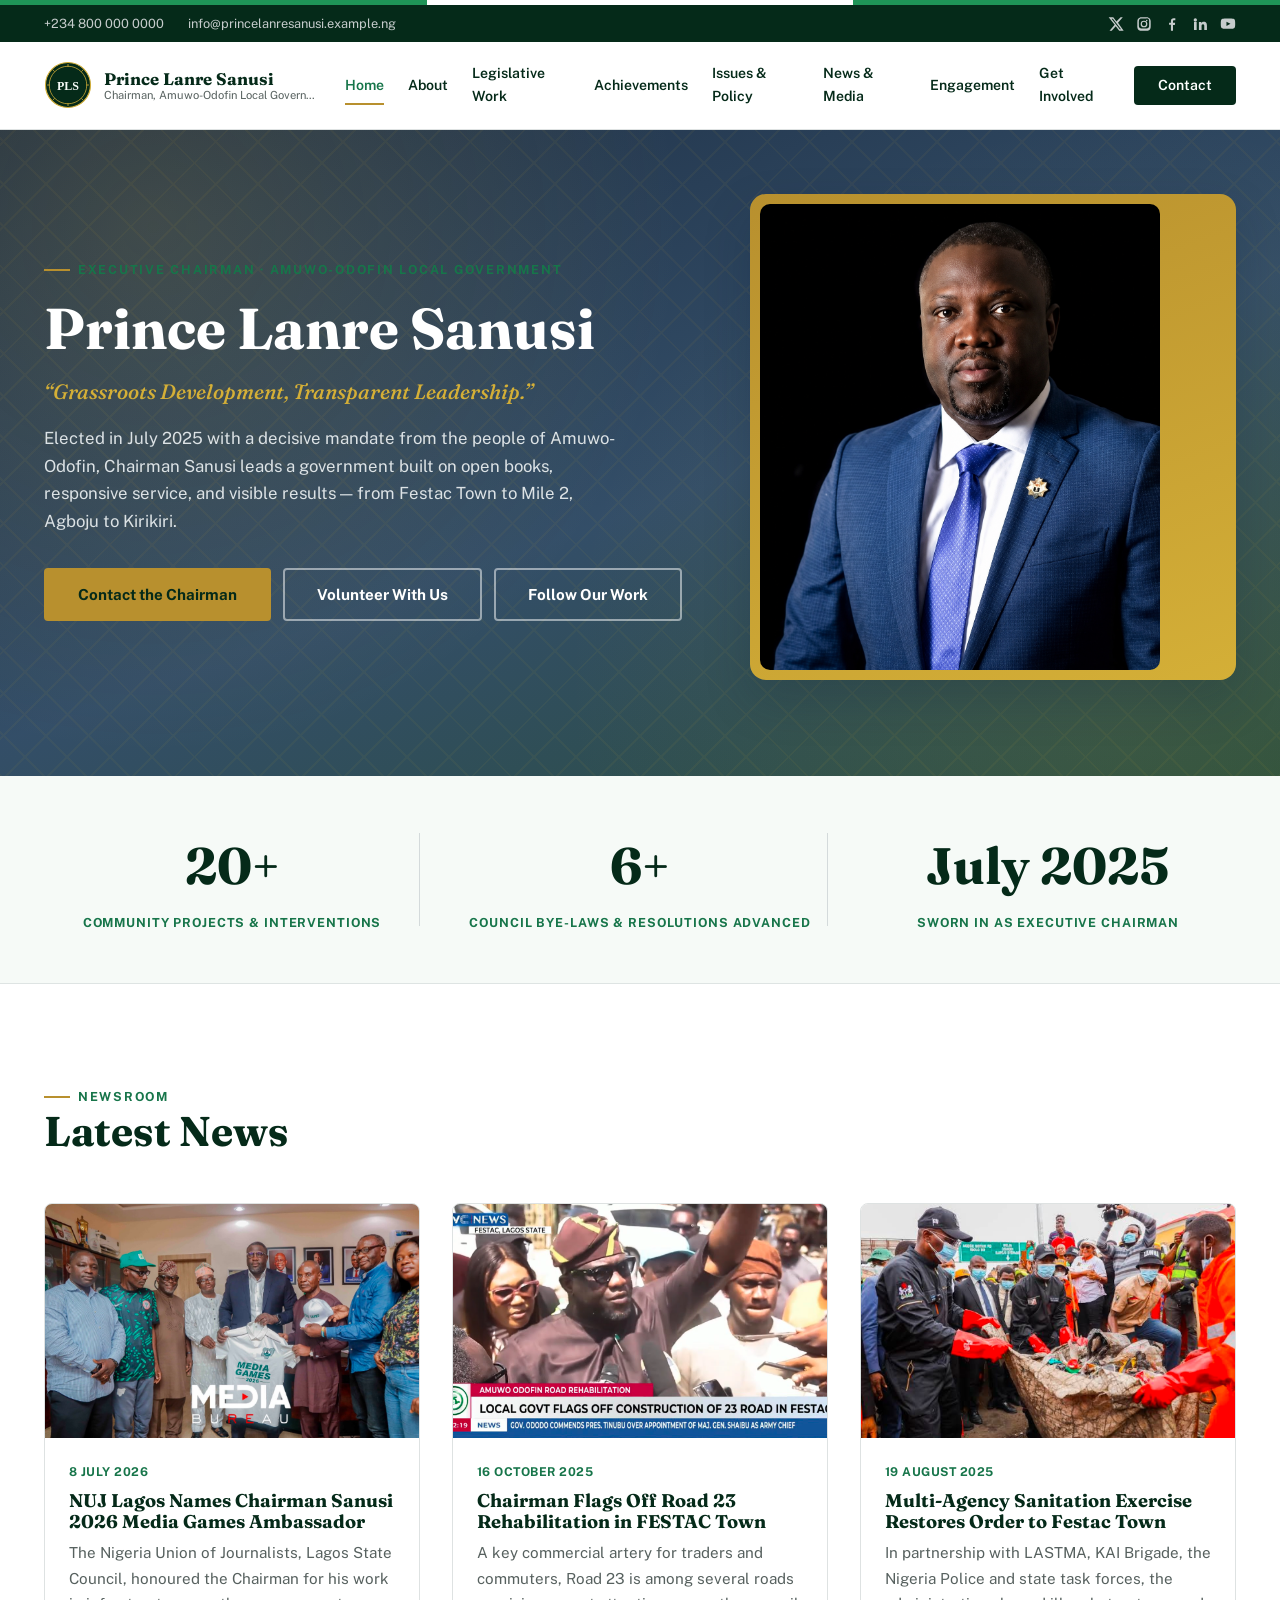
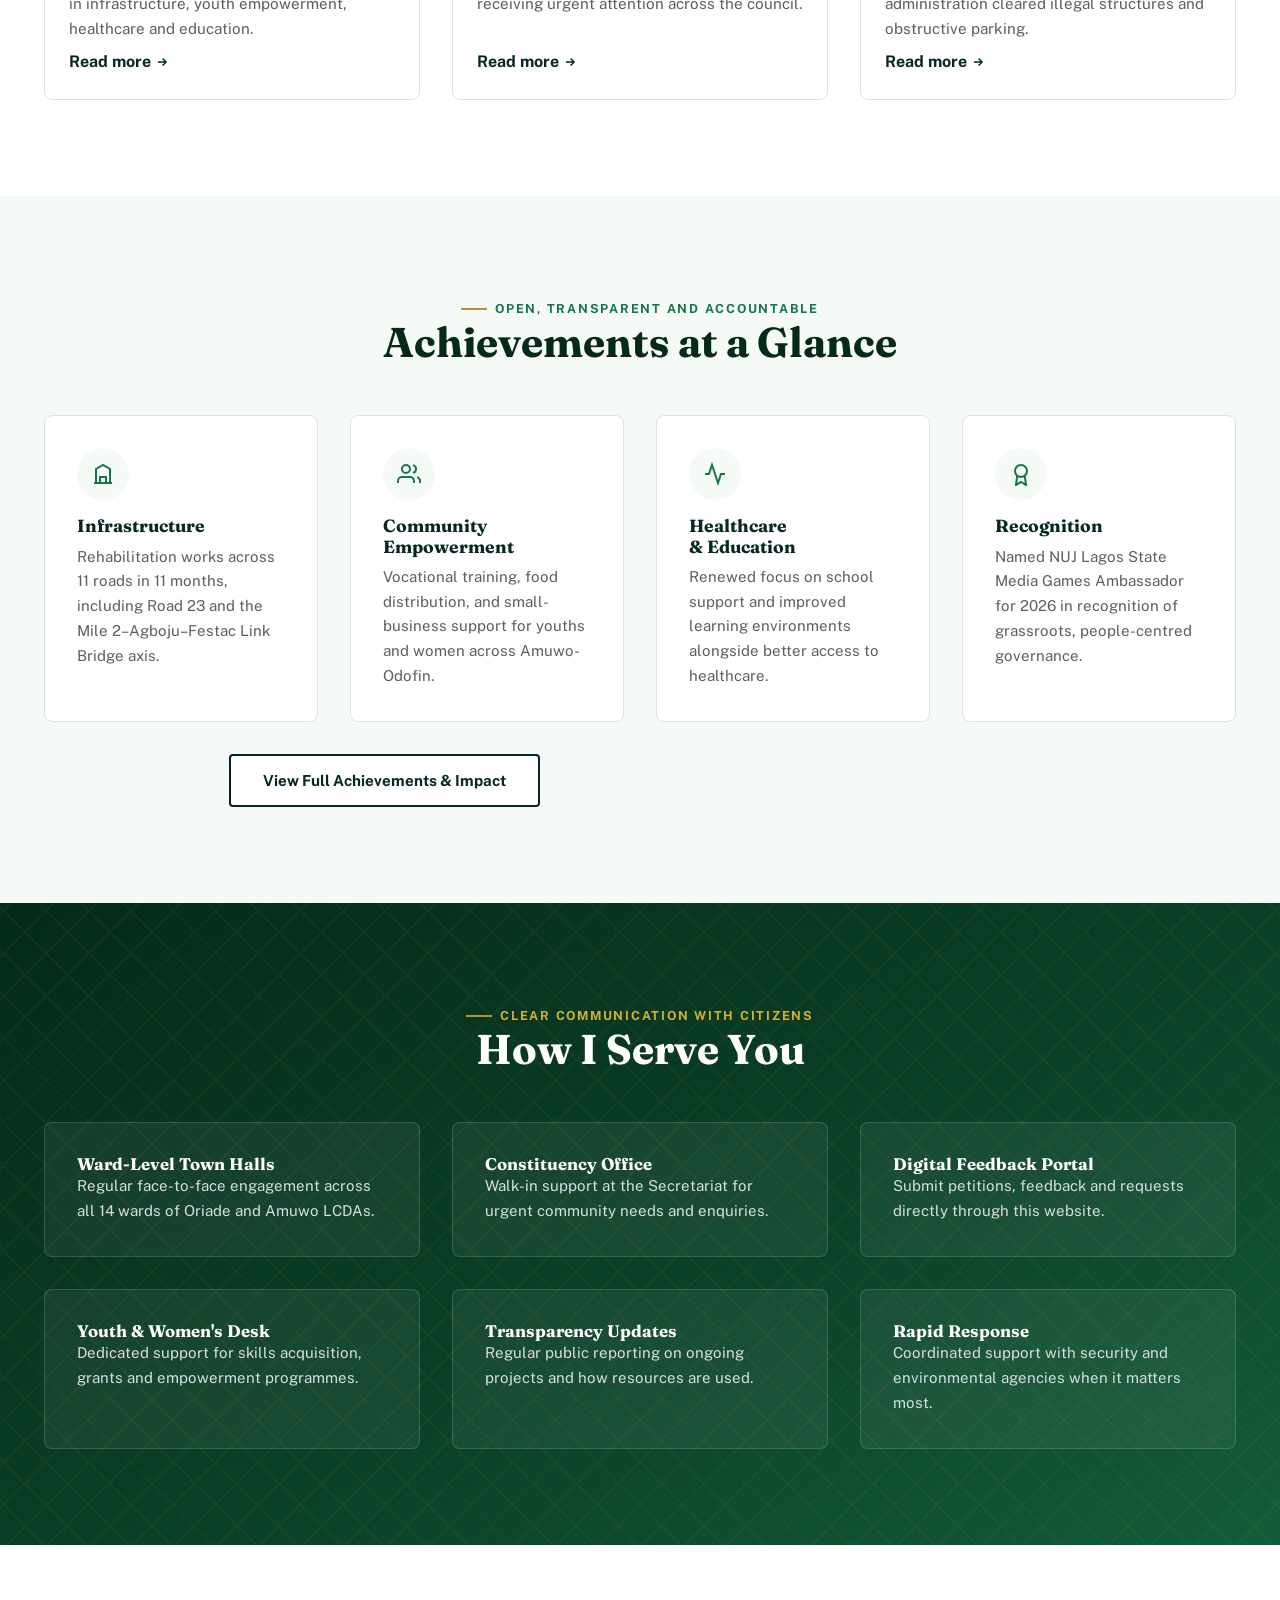
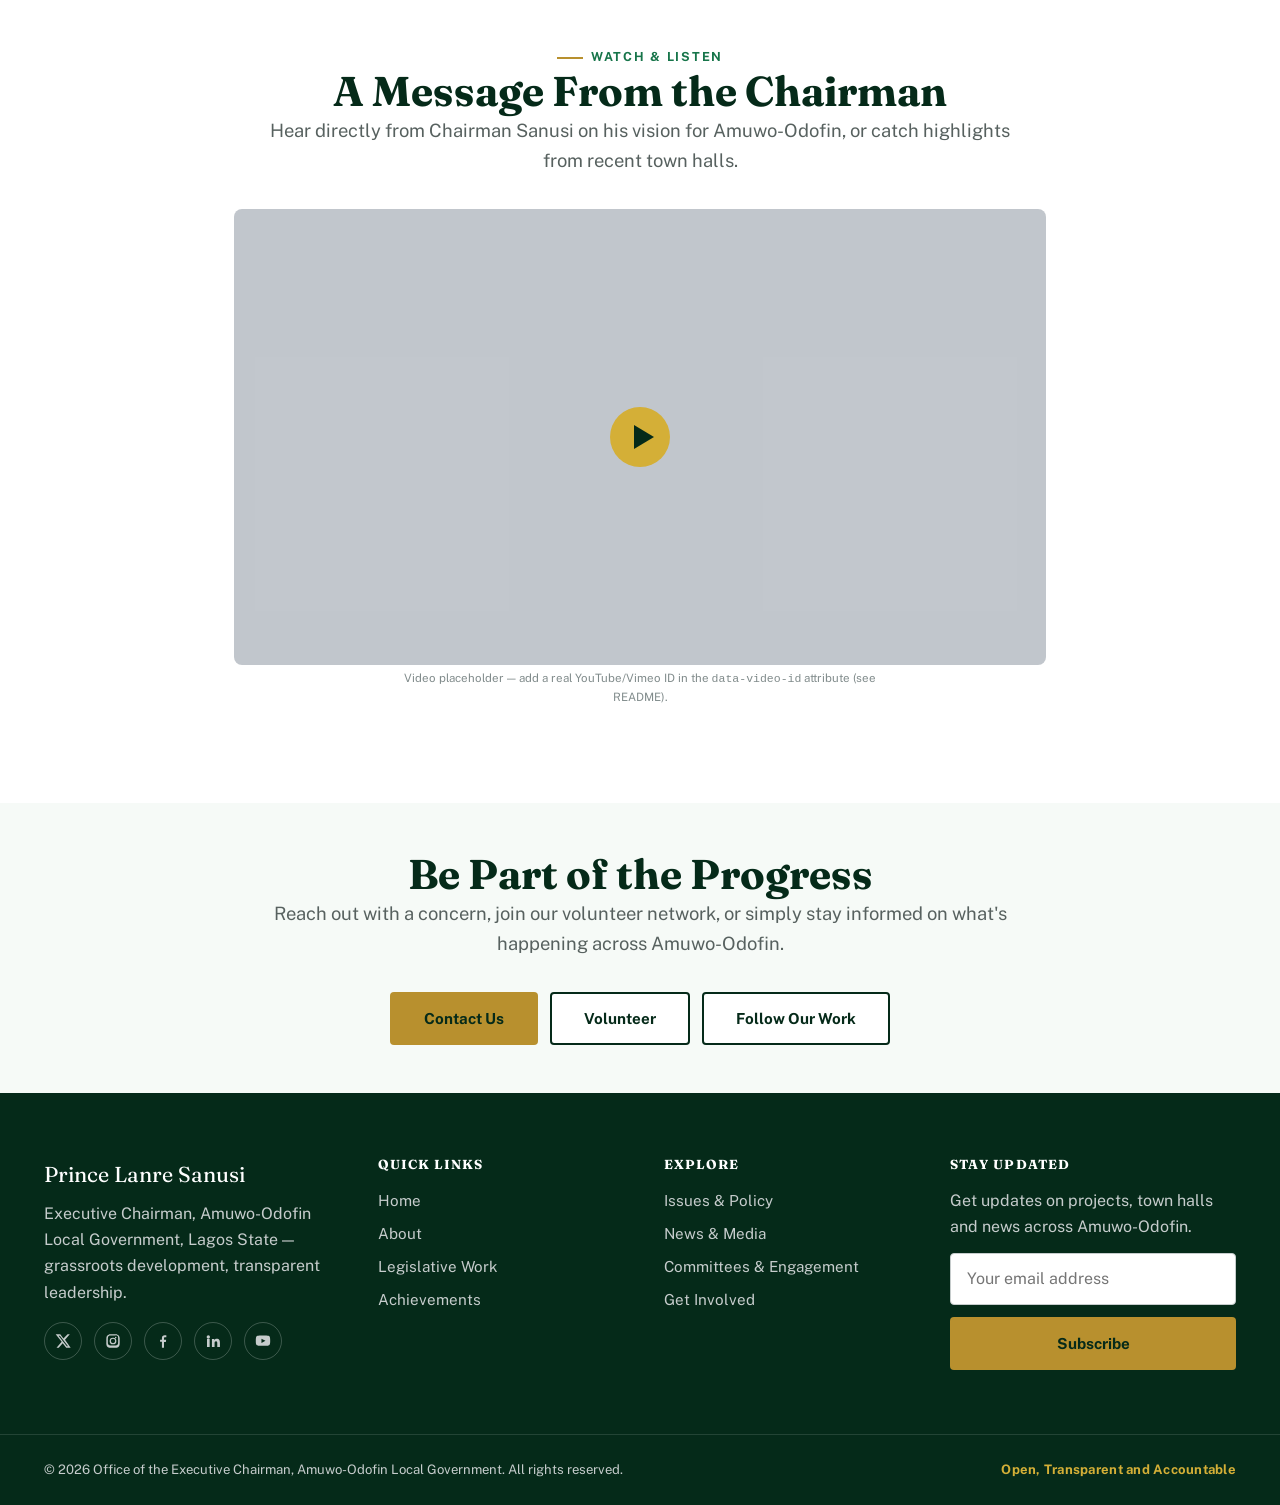
==== commit b48e1479: "Replace placeholder image with Facebook video iframe" ====
--- a/index.html
+++ b/index.html
@@ -217,7 +217,7 @@
         <h2 id="video-heading">A Message From the Chairman</h2>
         <p class="text-lead" style="margin-inline:auto;margin-bottom:var(--space-6);">Hear directly from Chairman Sanusi on his vision for Amuwo-Odofin, or catch highlights from recent town halls.</p>
         <button class="video-teaser" type="button" data-video-trigger data-video-id="" aria-label="Play video message from the Chairman">
-          <img src="assets/images/placeholders/placeholder-video.svg" alt="" loading="lazy">
+          <iframe src="https://www.facebook.com/plugins/video.php?height=476&href=https%3A%2F%2Fweb.facebook.com%2Freel%2F1502902094851939%2F&show_text=false&width=267&t=0" width="267" height="476" style="border:none;overflow:hidden" scrolling="no" frameborder="0" allowfullscreen="true" allow="autoplay; clipboard-write; encrypted-media; picture-in-picture; web-share" allowFullScreen="true"></iframe>" alt="" loading="lazy">
           <span class="video-teaser__play" aria-hidden="true">
             <svg width="64" height="64" viewBox="0 0 64 64"><circle cx="32" cy="32" r="30" fill="#D4AF37"/><path d="M26 20l20 12-20 12z" fill="#052A19"/></svg>
           </span>
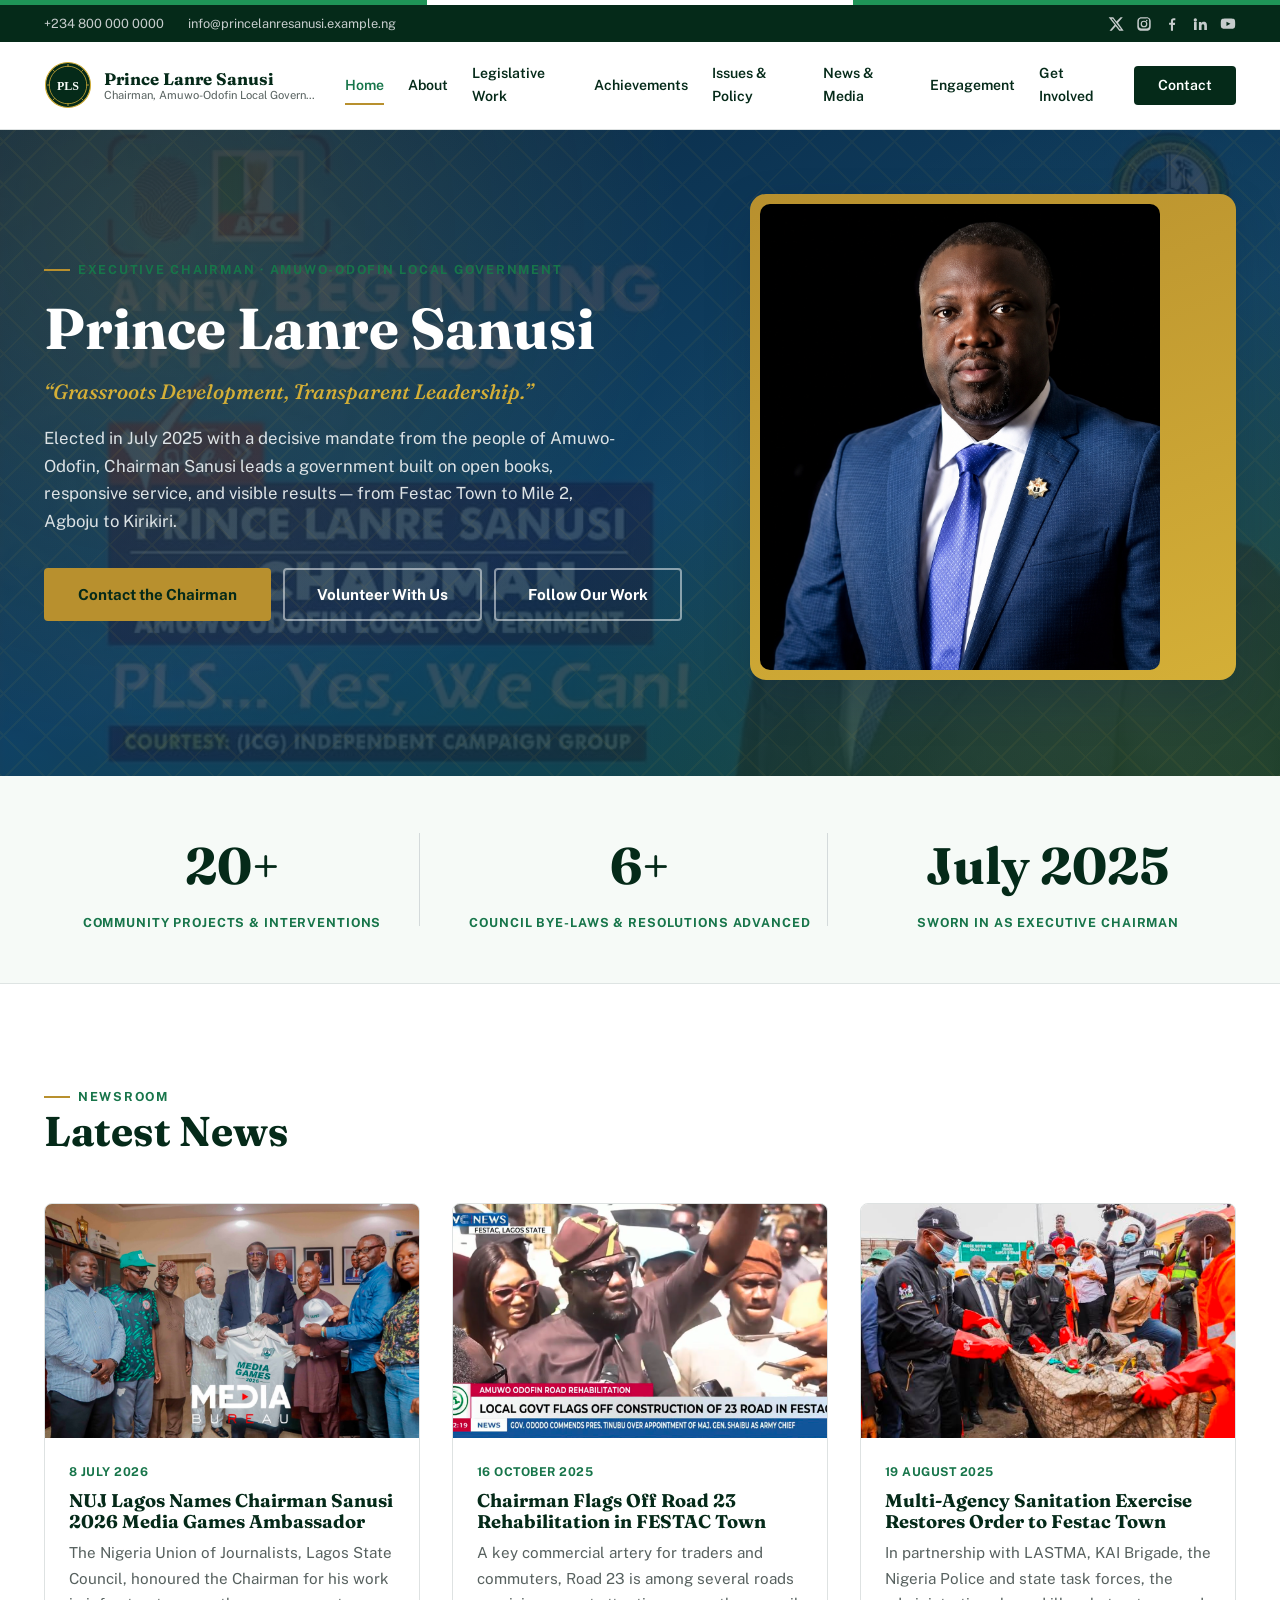
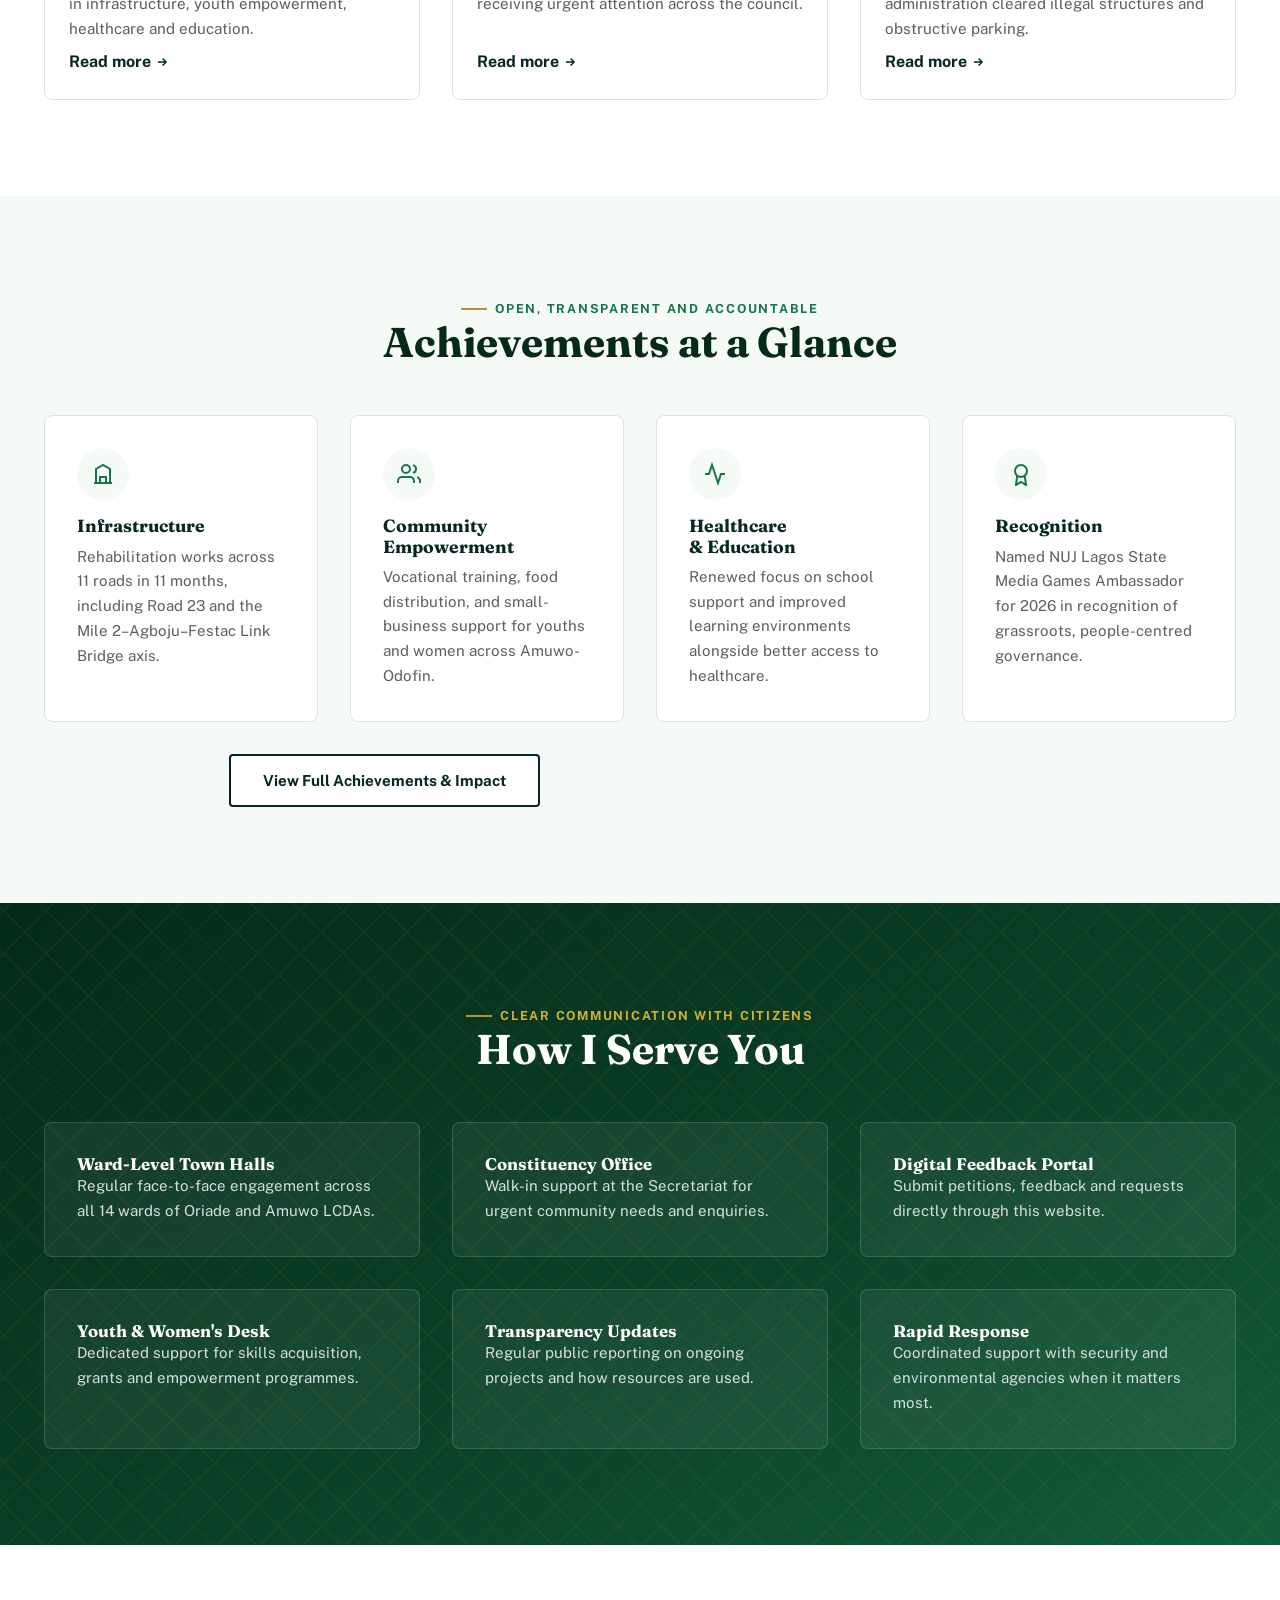
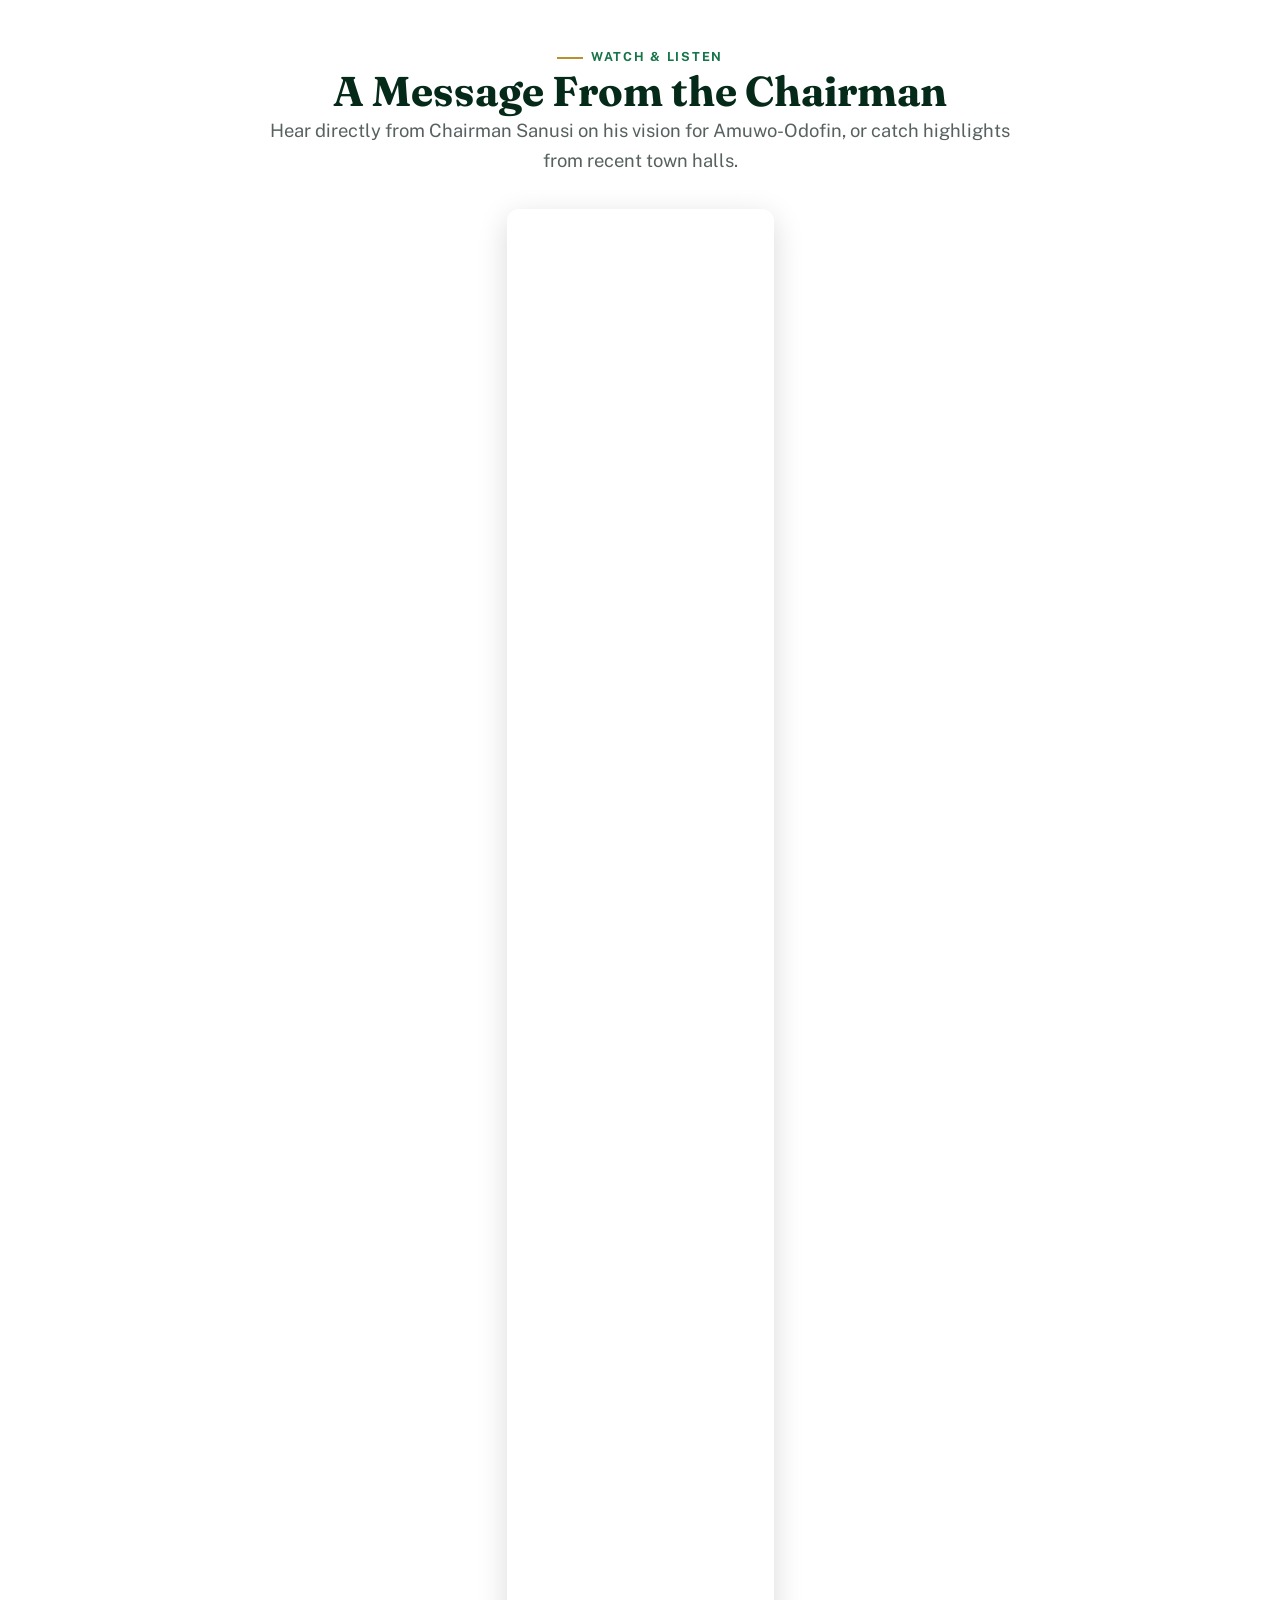
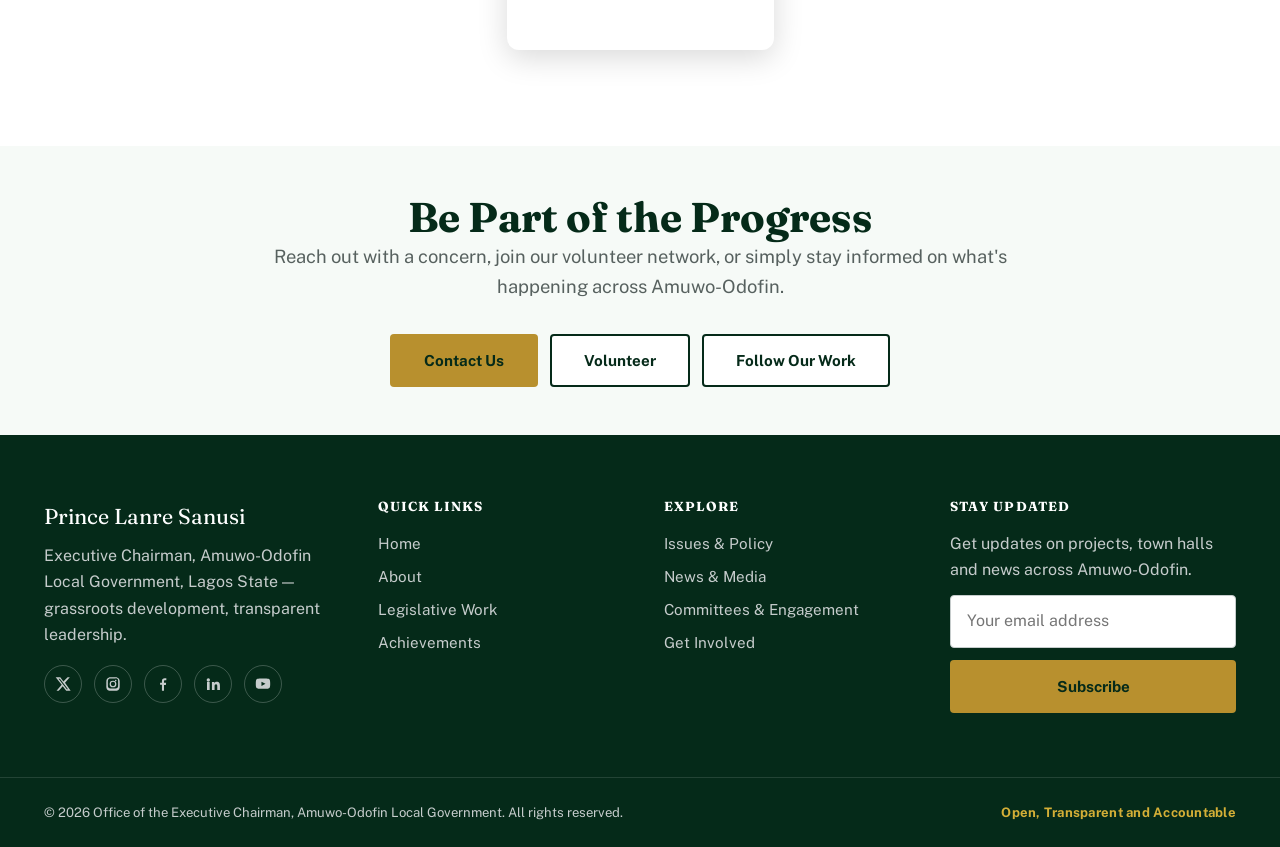
==== commit ea749883: "Refactor video teaser section with responsive iframe Updated the video teaser section to include a v" ====
--- a/index.html
+++ b/index.html
@@ -210,21 +210,27 @@
       </div>
     </section>
 
-    <!-- ============ VIDEO TEASER ============ -->
-    <section class="section" aria-labelledby="video-heading">
-      <div class="container container--narrow text-center">
-        <p class="eyebrow" style="justify-content:center;">Watch &amp; Listen</p>
-        <h2 id="video-heading">A Message From the Chairman</h2>
-        <p class="text-lead" style="margin-inline:auto;margin-bottom:var(--space-6);">Hear directly from Chairman Sanusi on his vision for Amuwo-Odofin, or catch highlights from recent town halls.</p>
-        <button class="video-teaser" type="button" data-video-trigger data-video-id="" aria-label="Play video message from the Chairman">
-          <iframe src="https://www.facebook.com/plugins/video.php?height=476&href=https%3A%2F%2Fweb.facebook.com%2Freel%2F1502902094851939%2F&show_text=false&width=267&t=0" width="267" height="476" style="border:none;overflow:hidden" scrolling="no" frameborder="0" allowfullscreen="true" allow="autoplay; clipboard-write; encrypted-media; picture-in-picture; web-share" allowFullScreen="true"></iframe>" alt="" loading="lazy">
-          <span class="video-teaser__play" aria-hidden="true">
-            <svg width="64" height="64" viewBox="0 0 64 64"><circle cx="32" cy="32" r="30" fill="#D4AF37"/><path d="M26 20l20 12-20 12z" fill="#052A19"/></svg>
-          </span>
-        </button>
-        <p class="placeholder-note">Video placeholder — add a real YouTube/Vimeo ID in the <code>data-video-id</code> attribute (see README).</p>
-      </div>
-    </section>
+   <!-- ============ VIDEO TEASER ============ -->
+<section class="section" aria-labelledby="video-heading">
+  <div class="container container--narrow text-center">
+    <p class="eyebrow" style="justify-content:center;">Watch &amp; Listen</p>
+    <h2 id="video-heading">A Message From the Chairman</h2>
+    <p class="text-lead" style="margin-inline:auto;margin-bottom:var(--space-6);">Hear directly from Chairman Sanusi on his vision for Amuwo-Odofin, or catch highlights from recent town halls.</p>
+    <div class="video-container" style="position:relative;padding-bottom:177.5%;height:0;overflow:hidden;max-width:267px;margin:0 auto;border-radius:12px;box-shadow:0 8px 30px rgba(0,0,0,0.15);">
+      <iframe 
+        src="https://www.facebook.com/plugins/video.php?height=476&href=https%3A%2F%2Fweb.facebook.com%2Freel%2F1502902094851939%2F&show_text=false&width=267&t=0" 
+        width="267" 
+        height="476" 
+        style="position:absolute;top:0;left:0;width:100%;height:100%;border:none;overflow:hidden;" 
+        scrolling="no" 
+        frameborder="0" 
+        allowfullscreen="true" 
+        allow="autoplay; clipboard-write; encrypted-media; picture-in-picture; web-share" 
+        allowFullScreen="true">
+      </iframe>
+    </div>
+  </div>
+</section>
 
     <!-- ============ CTA BAND ============ -->
     <section class="section section--tight" style="background:var(--color-parchment);" aria-labelledby="cta-heading">
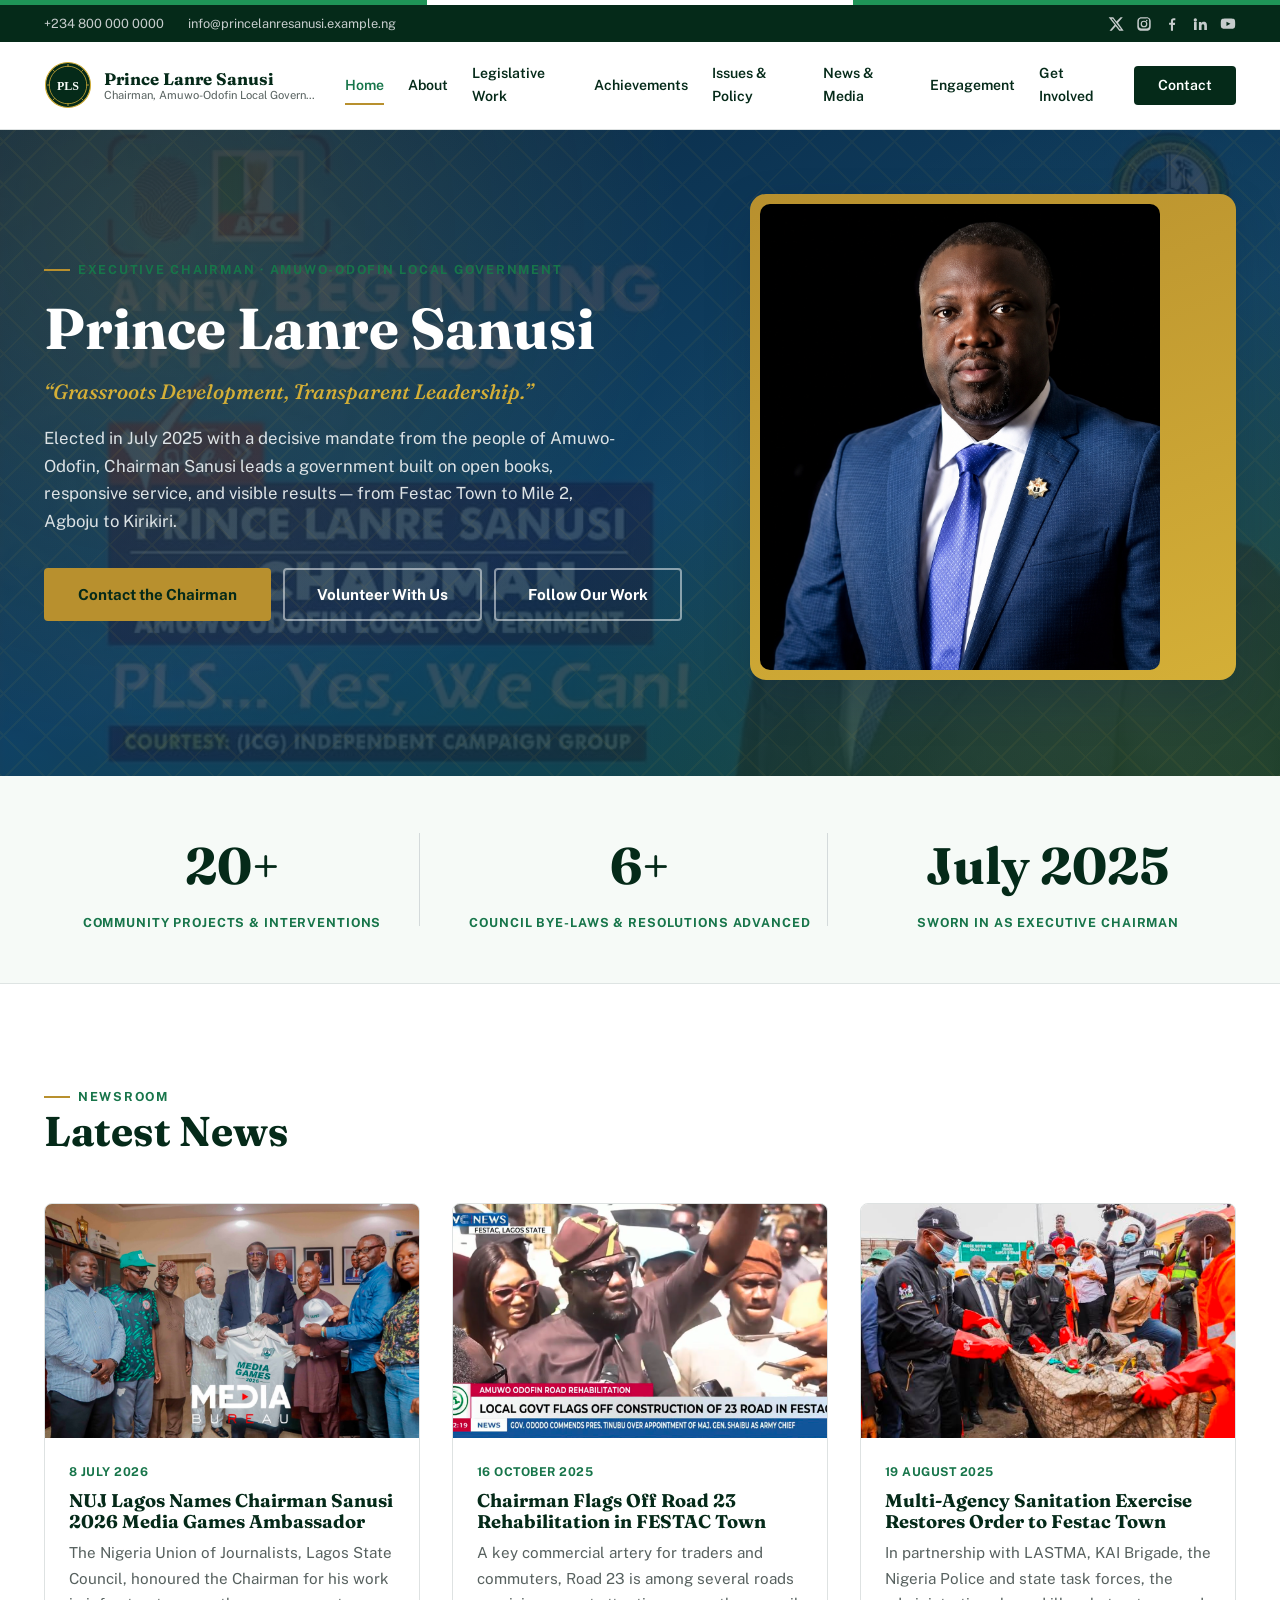
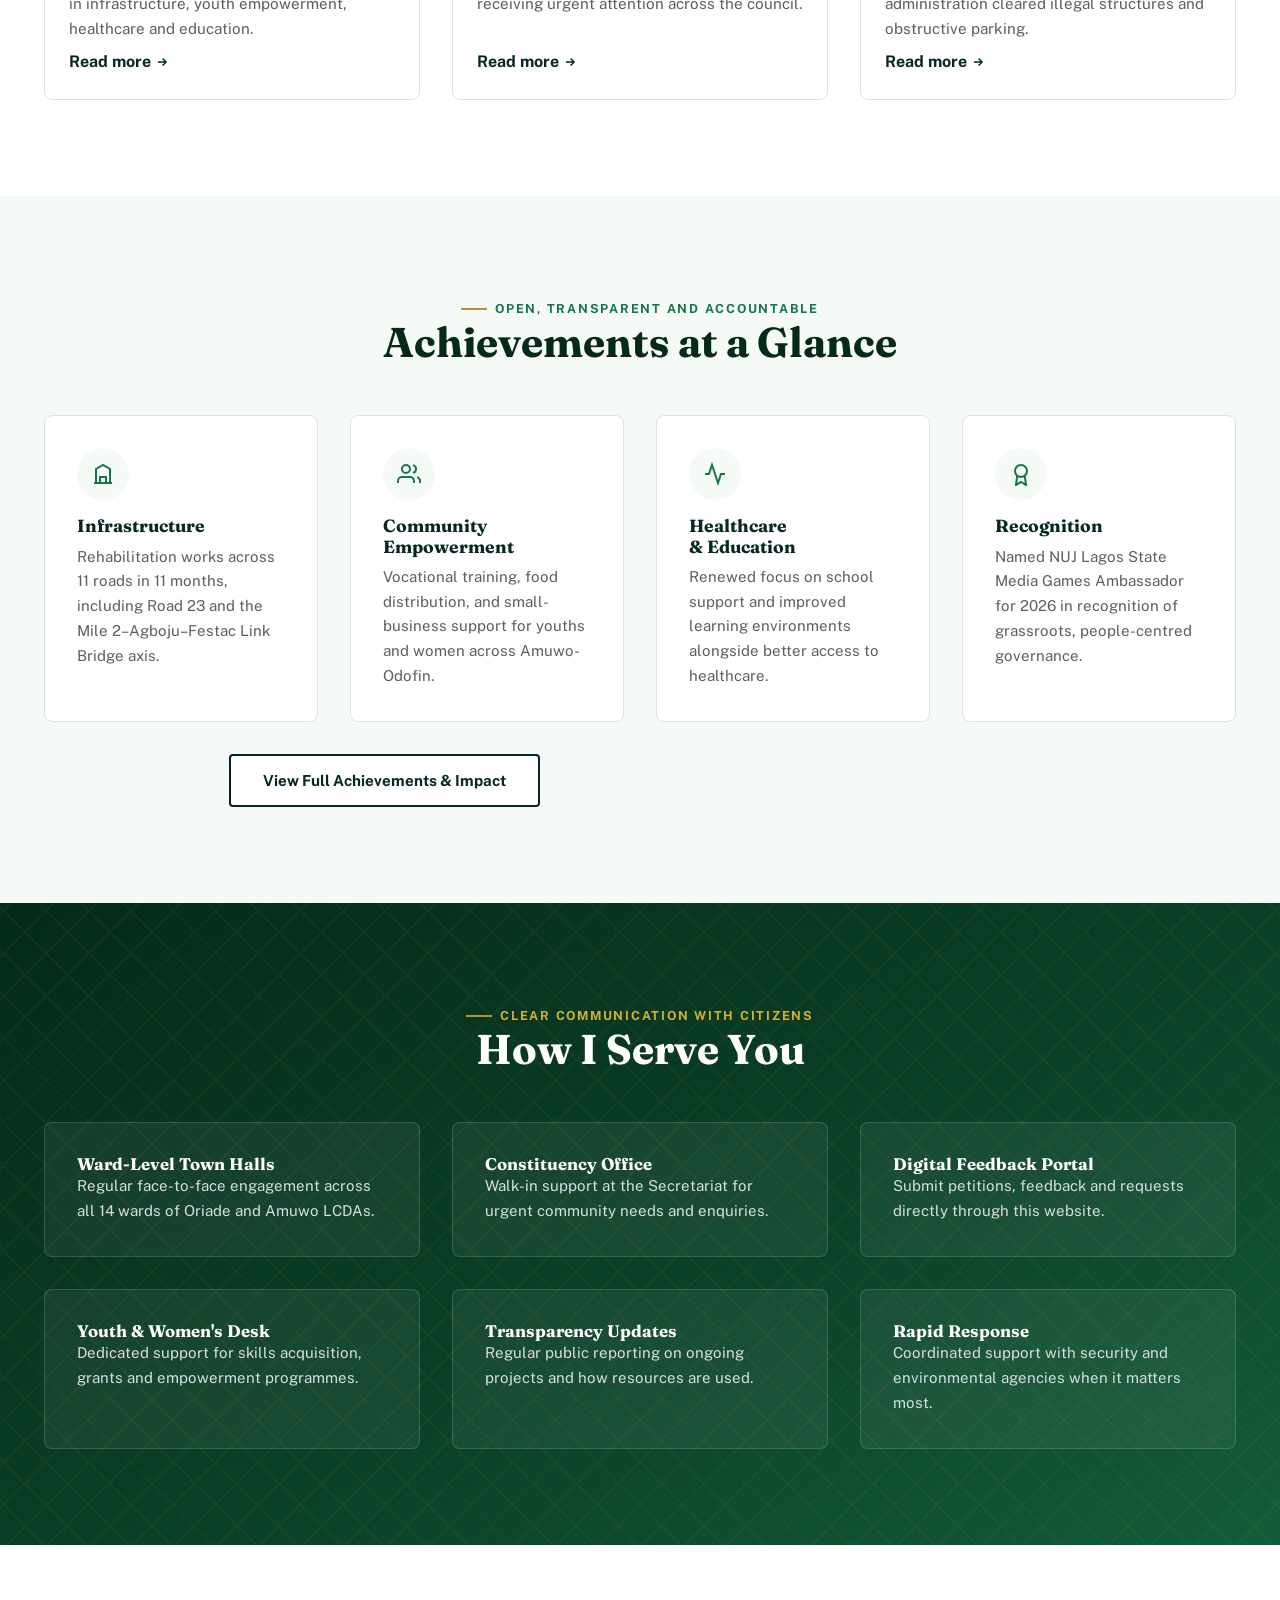
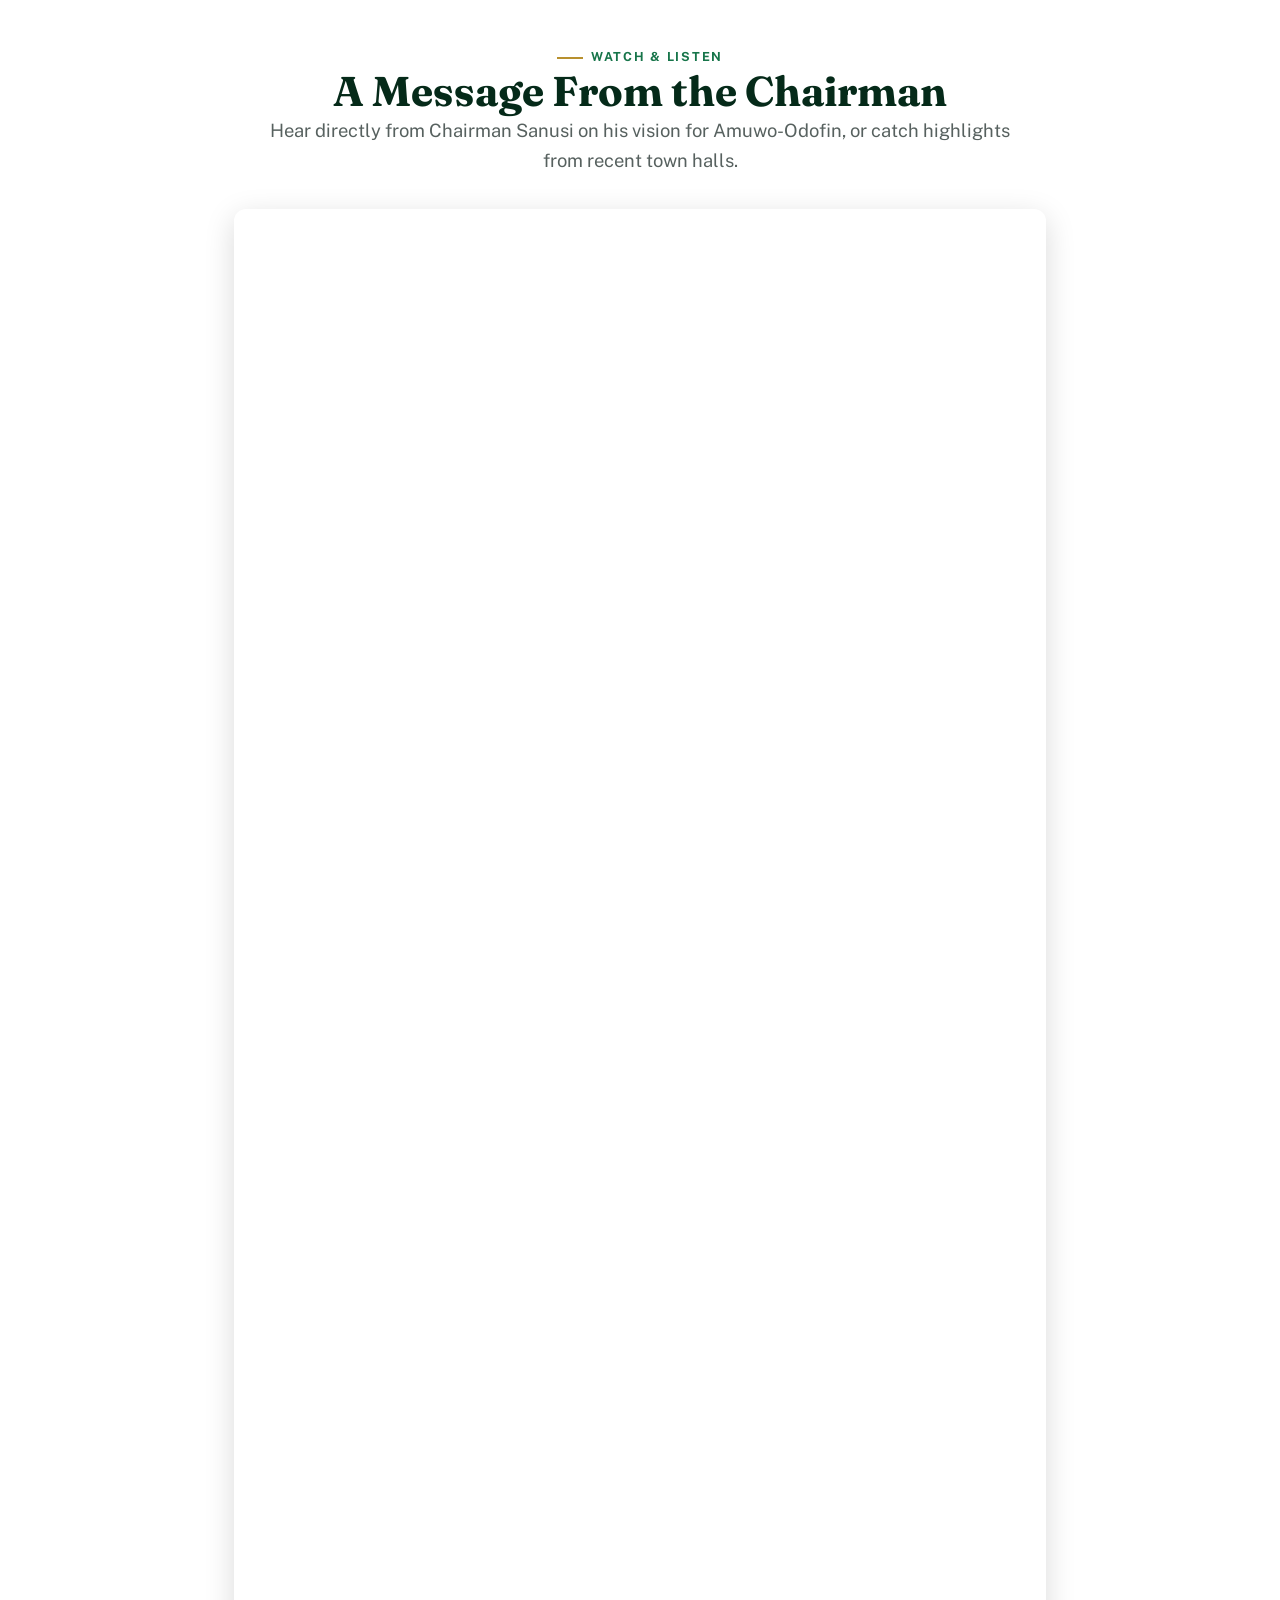
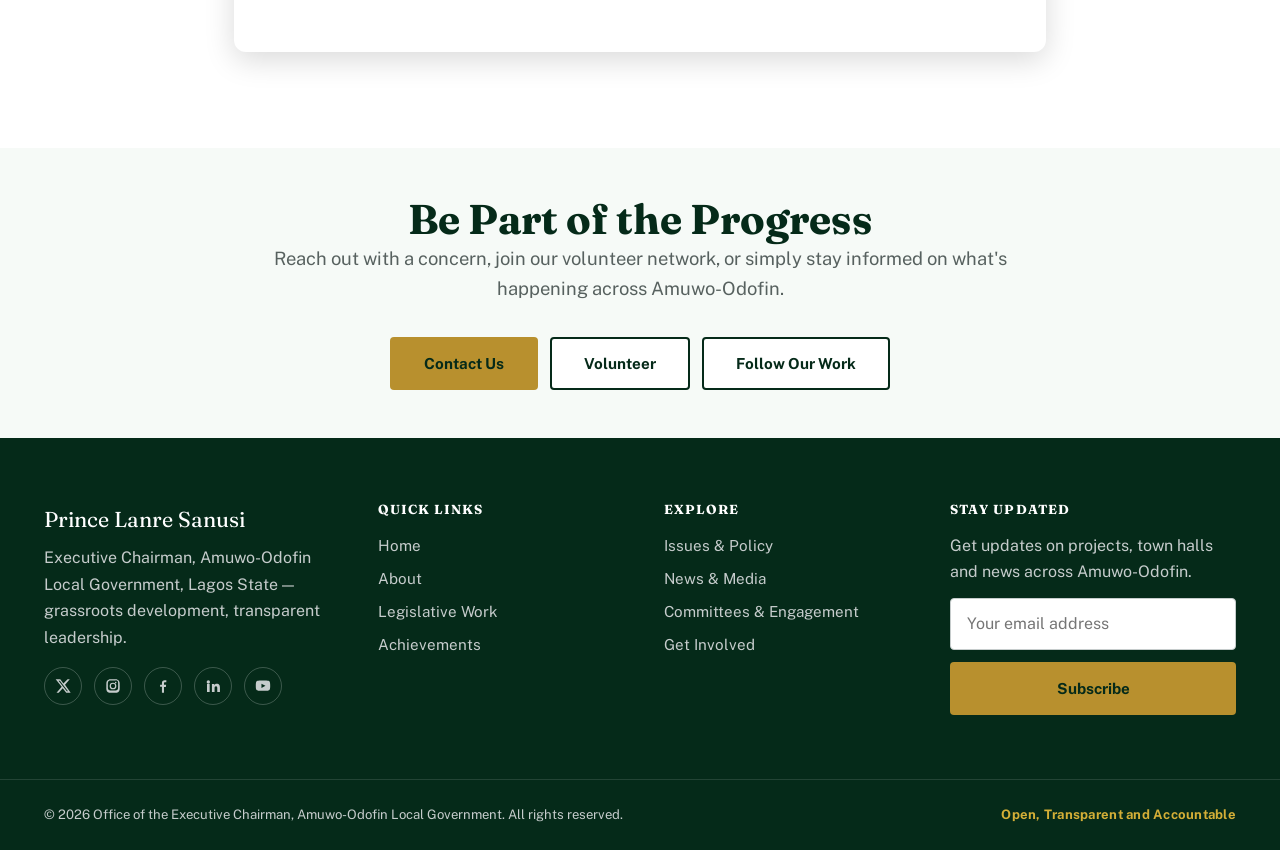
==== commit 8a671be4: "Adjust video container and iframe properties Updated video container styles and iframe dimensions." ====
--- a/index.html
+++ b/index.html
@@ -216,11 +216,9 @@
     <p class="eyebrow" style="justify-content:center;">Watch &amp; Listen</p>
     <h2 id="video-heading">A Message From the Chairman</h2>
     <p class="text-lead" style="margin-inline:auto;margin-bottom:var(--space-6);">Hear directly from Chairman Sanusi on his vision for Amuwo-Odofin, or catch highlights from recent town halls.</p>
-    <div class="video-container" style="position:relative;padding-bottom:177.5%;height:0;overflow:hidden;max-width:267px;margin:0 auto;border-radius:12px;box-shadow:0 8px 30px rgba(0,0,0,0.15);">
+    <div class="video-container" style="position:relative;padding-bottom:177.78%;height:0;overflow:hidden;max-width:100%;margin:0 auto;border-radius:12px;box-shadow:0 8px 30px rgba(0,0,0,0.15);">
       <iframe 
         src="https://www.facebook.com/plugins/video.php?height=476&href=https%3A%2F%2Fweb.facebook.com%2Freel%2F1502902094851939%2F&show_text=false&width=267&t=0" 
-        width="267" 
-        height="476" 
         style="position:absolute;top:0;left:0;width:100%;height:100%;border:none;overflow:hidden;" 
         scrolling="no" 
         frameborder="0" 
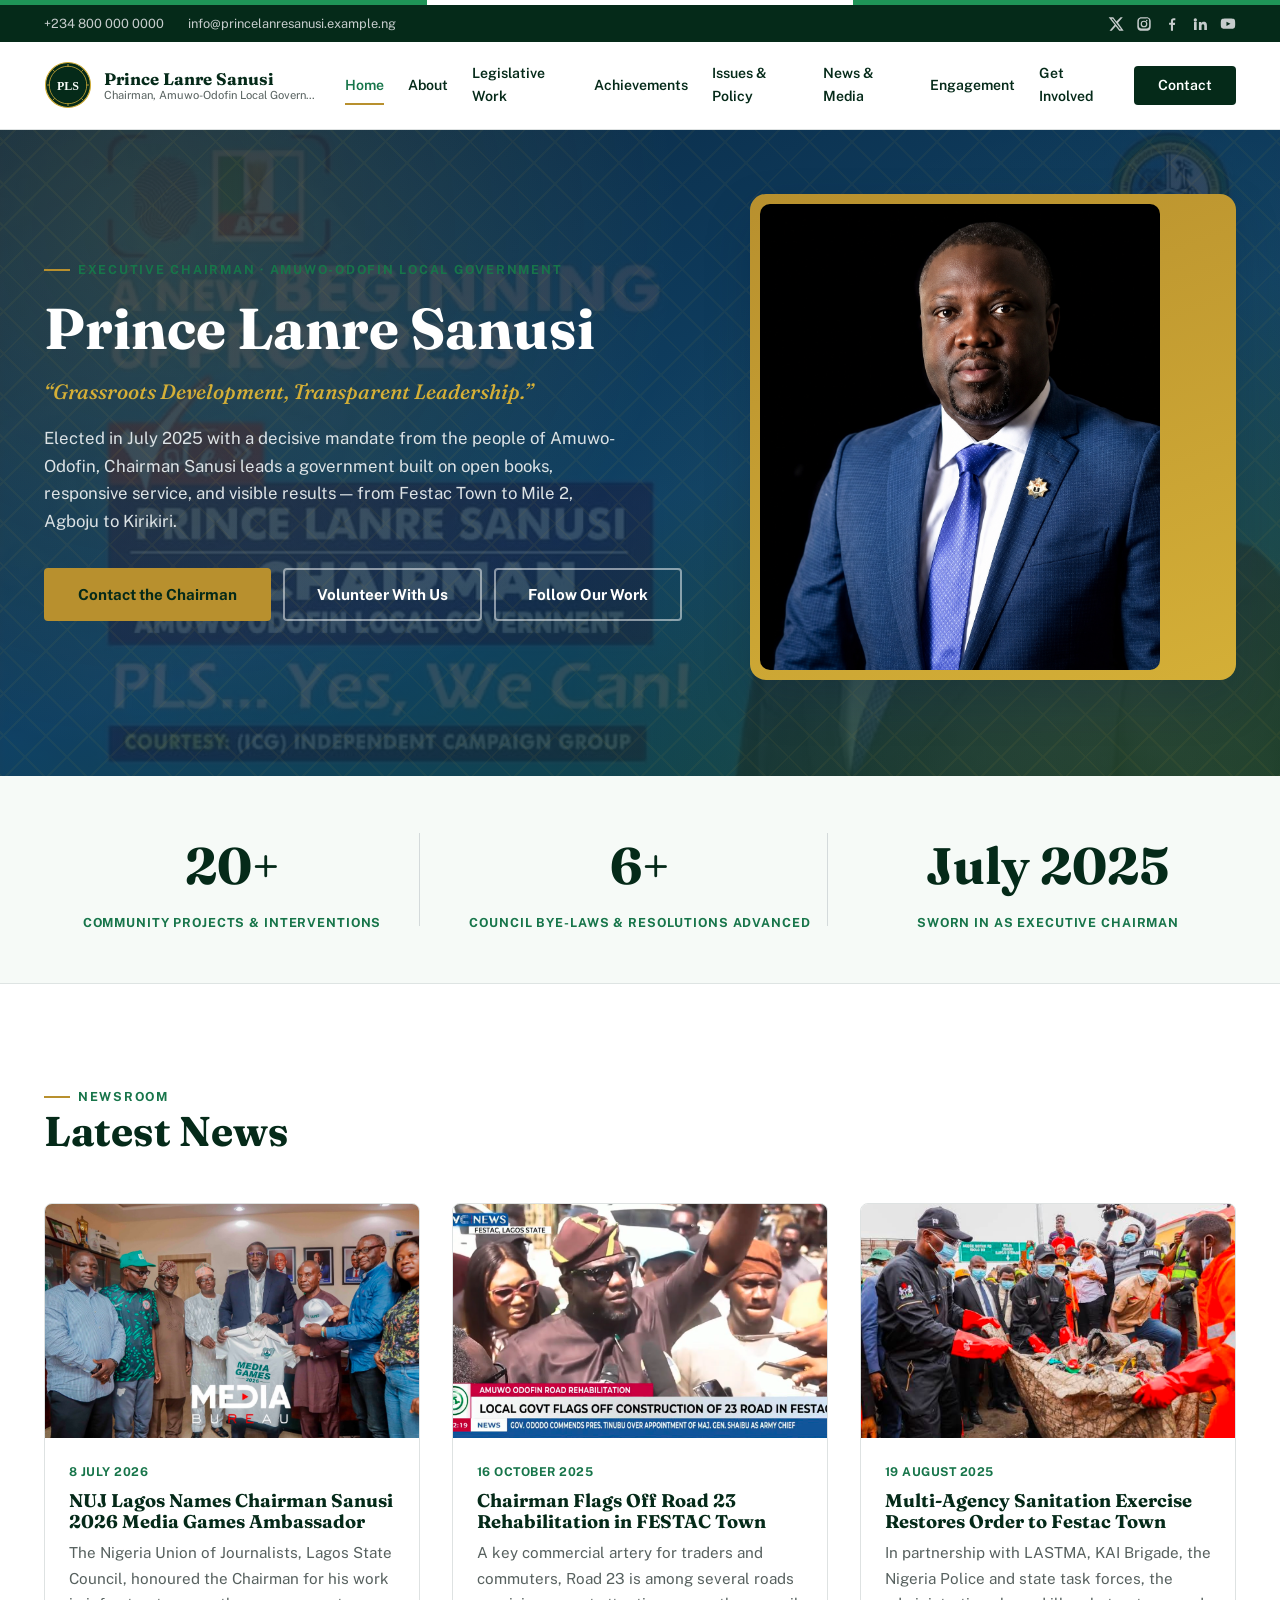
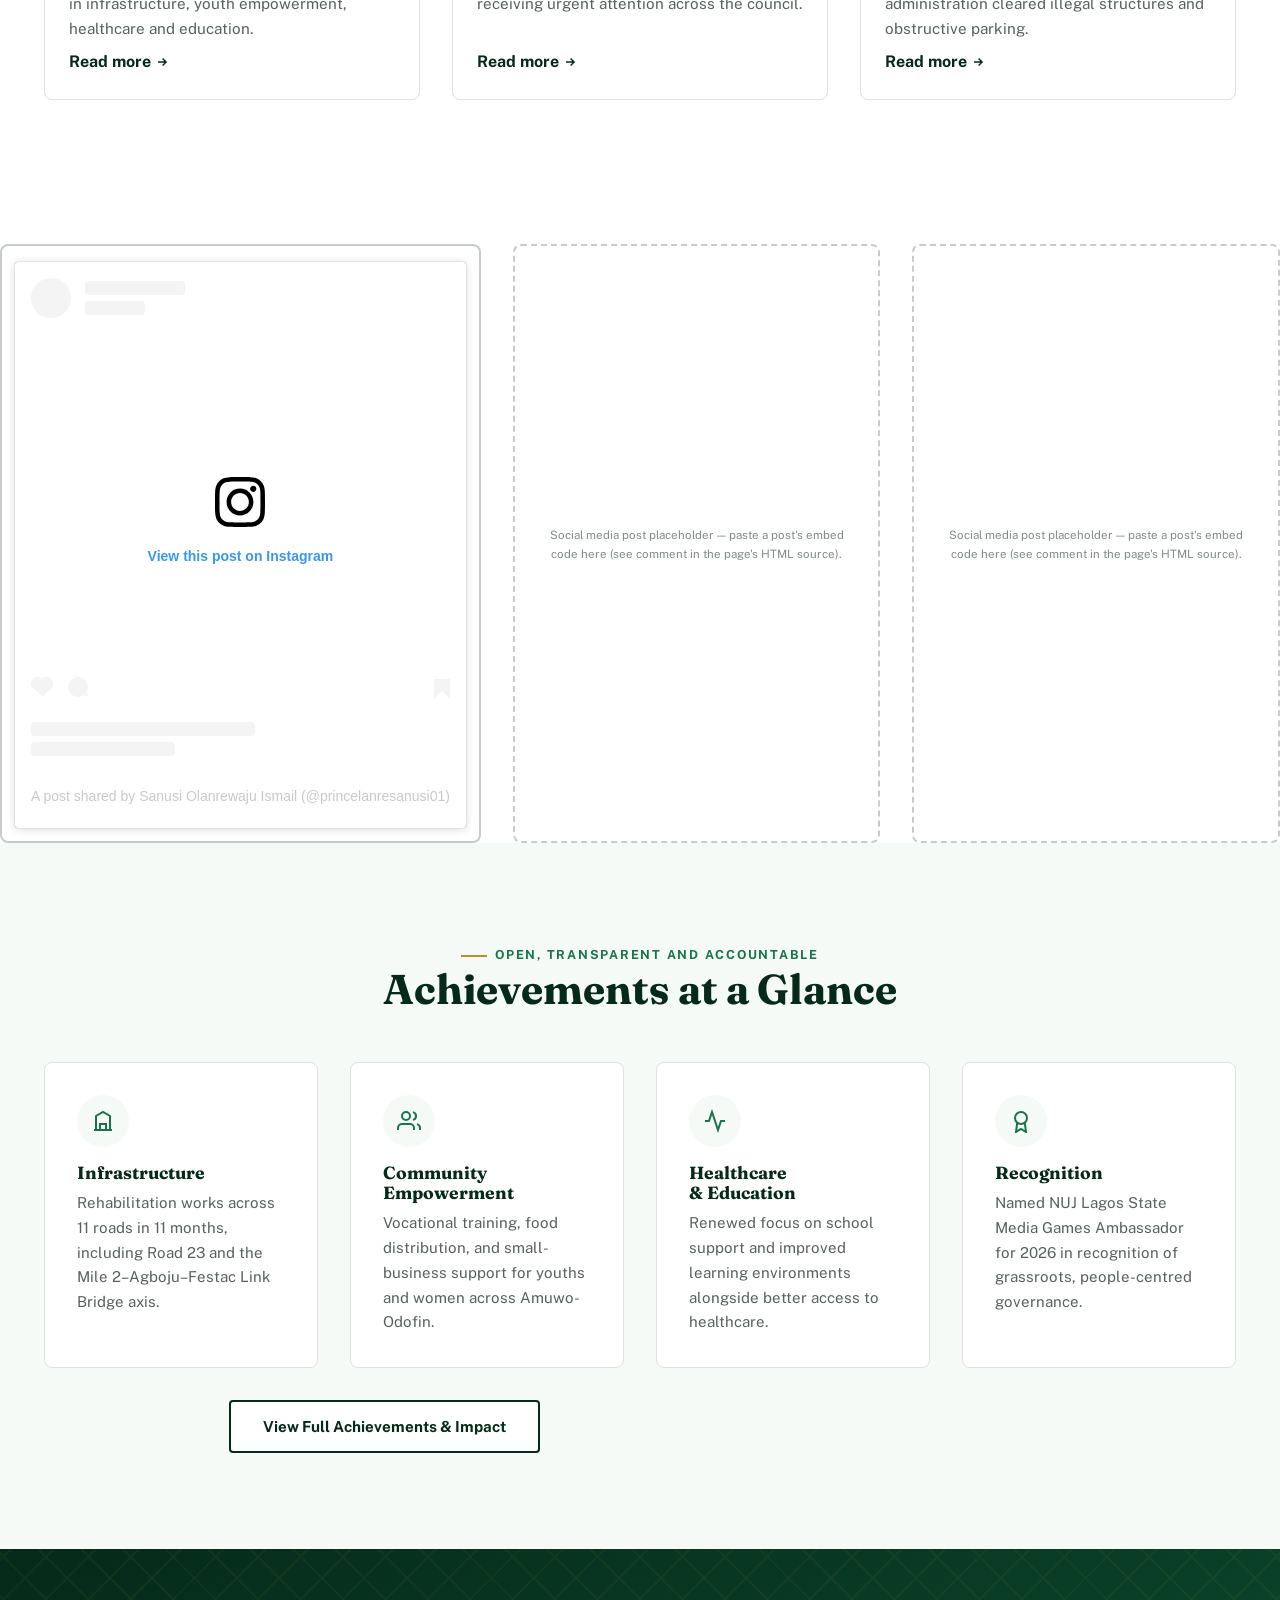
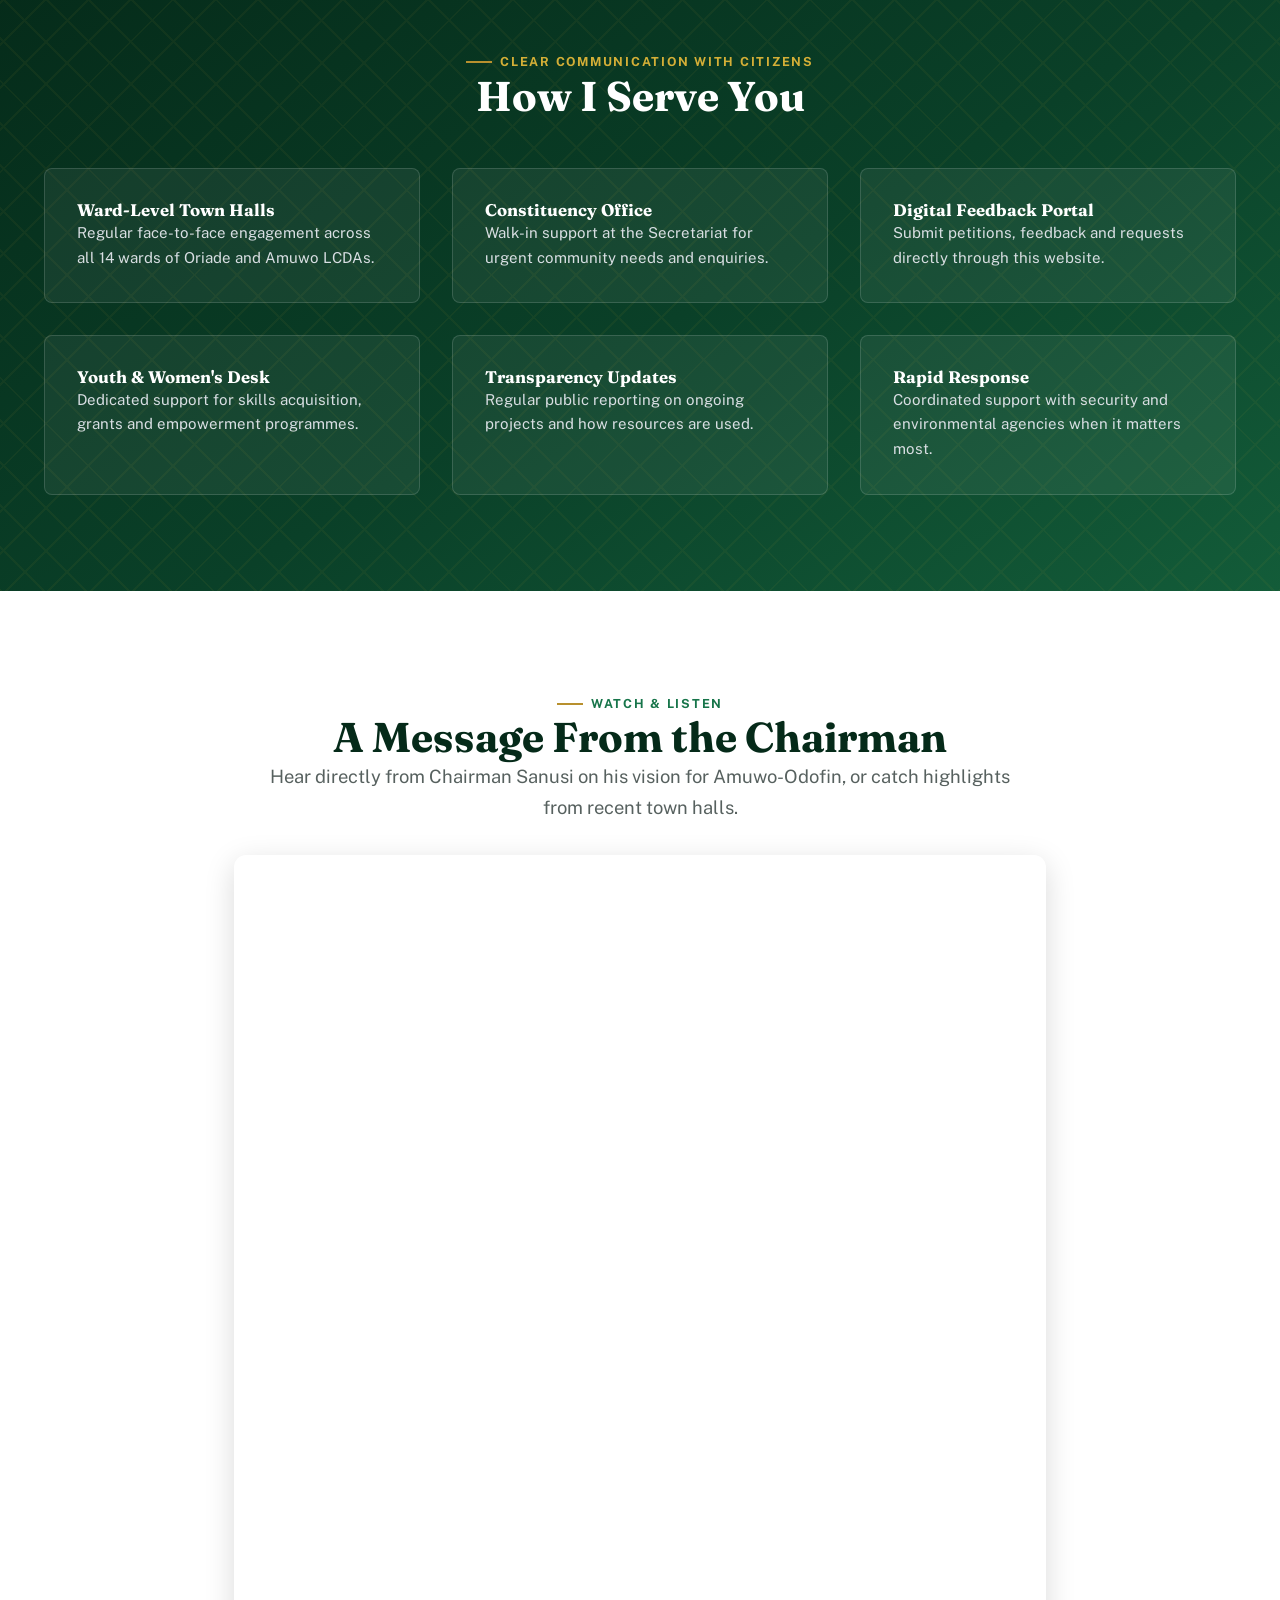
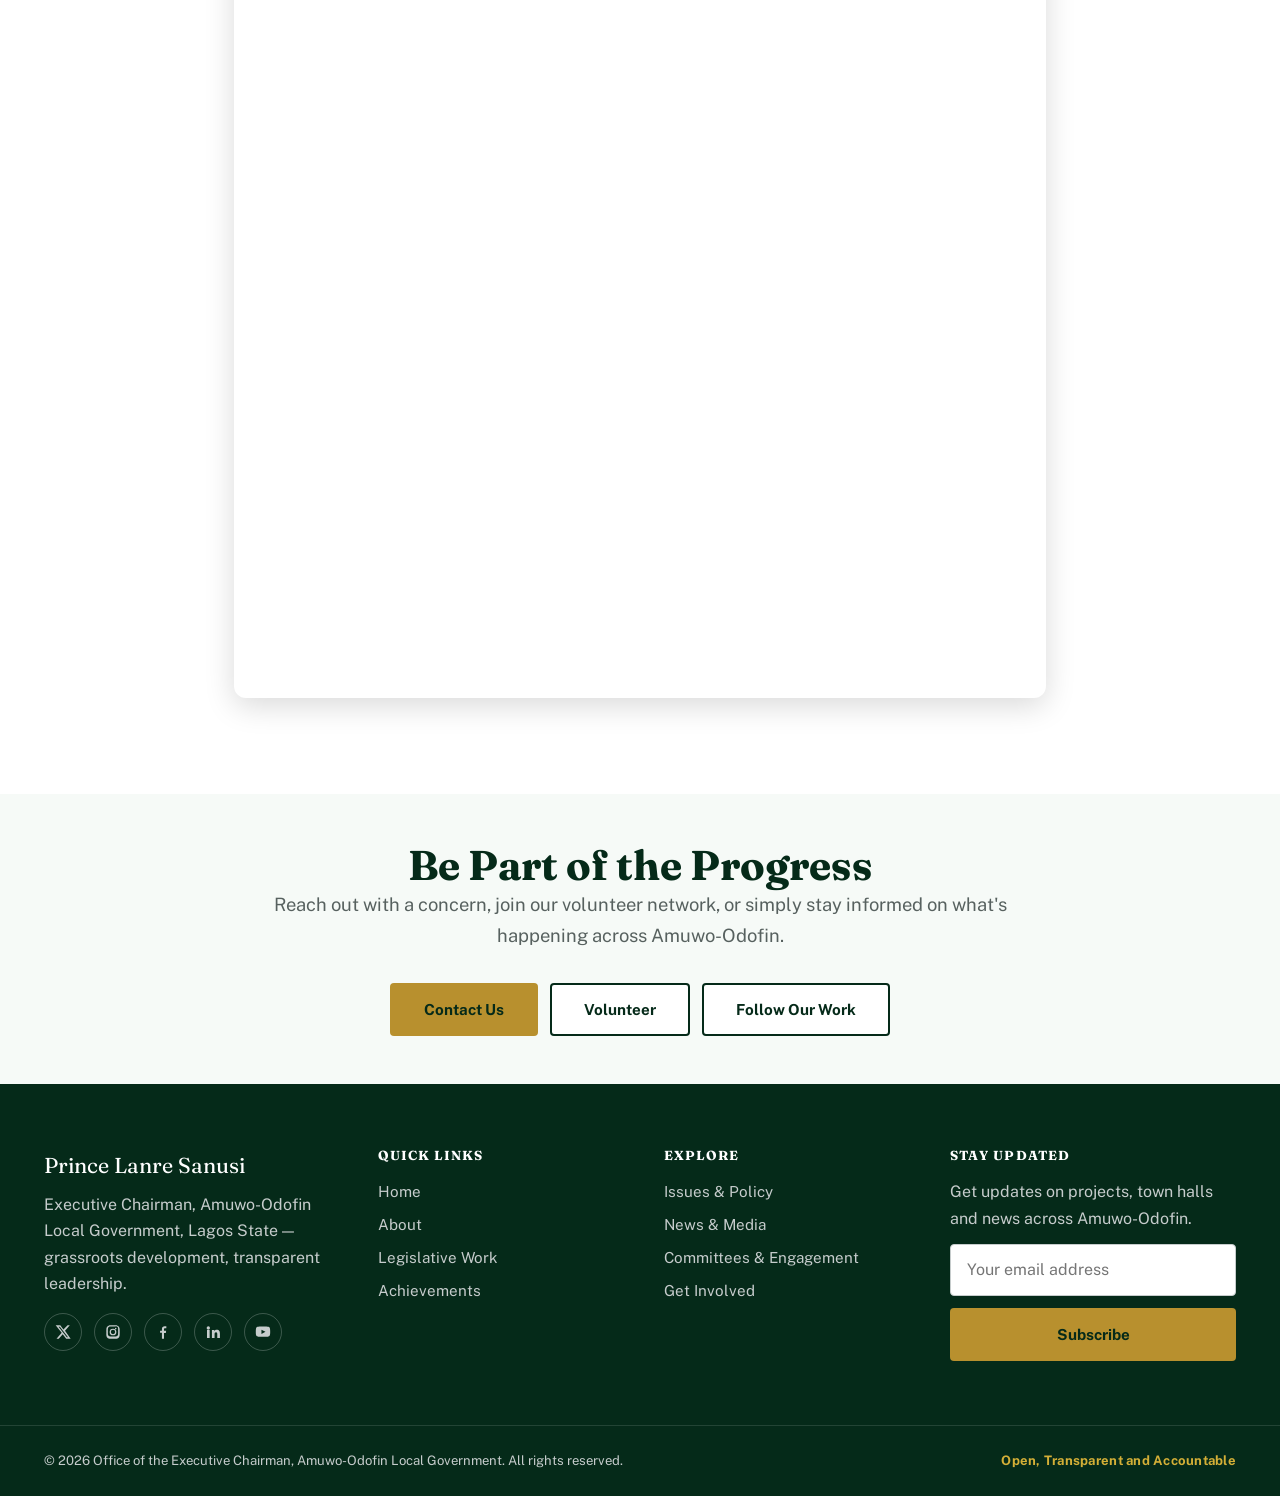
==== commit 62d98b9b: "Add social media embed slots to index.html" ====
--- a/index.html
+++ b/index.html
@@ -141,6 +141,22 @@
       </div>
     </section>
 
+     <div class="grid grid--3" style="margin-top:var(--space-8);">
+          <div class="social-embed-slot" id="socialEmbed1">
+            <p class="placeholder-note"</p>
+              <blockquote class="instagram-media" data-instgrm-captioned data-instgrm-permalink="https://www.instagram.com/p/DbfQlG4Nr2J/?utm_source=ig_embed&amp;utm_campaign=loading" data-instgrm-version="14" style=" background:#FFF; border:0; border-radius:3px; box-shadow:0 0 1px 0 rgba(0,0,0,0.5),0 1px 10px 0 rgba(0,0,0,0.15); margin: 1px; max-width:540px; min-width:326px; padding:0; width:99.375%; width:-webkit-calc(100% - 2px); width:calc(100% - 2px);"><div style="padding:16px;"> <a href="https://www.instagram.com/p/DbfQlG4Nr2J/?utm_source=ig_embed&amp;utm_campaign=loading" style=" background:#FFFFFF; line-height:0; padding:0 0; text-align:center; text-decoration:none; width:100%;" target="_blank"> <div style=" display: flex; flex-direction: row; align-items: center;"> <div style="background-color: #F4F4F4; border-radius: 50%; flex-grow: 0; height: 40px; margin-right: 14px; width: 40px;"></div> <div style="display: flex; flex-direction: column; flex-grow: 1; justify-content: center;"> <div style=" background-color: #F4F4F4; border-radius: 4px; flex-grow: 0; height: 14px; margin-bottom: 6px; width: 100px;"></div> <div style=" background-color: #F4F4F4; border-radius: 4px; flex-grow: 0; height: 14px; width: 60px;"></div></div></div><div style="padding: 19% 0;"></div> <div style="display:block; height:50px; margin:0 auto 12px; width:50px;"><svg width="50px" height="50px" viewBox="0 0 60 60" version="1.1" xmlns="https://www.w3.org/2000/svg" xmlns:xlink="https://www.w3.org/1999/xlink"><g stroke="none" stroke-width="1" fill="none" fill-rule="evenodd"><g transform="translate(-511.000000, -20.000000)" fill="#000000"><g><path d="M556.869,30.41 C554.814,30.41 553.148,32.076 553.148,34.131 C553.148,36.186 554.814,37.852 556.869,37.852 C558.924,37.852 560.59,36.186 560.59,34.131 C560.59,32.076 558.924,30.41 556.869,30.41 M541,60.657 C535.114,60.657 530.342,55.887 530.342,50 C530.342,44.114 535.114,39.342 541,39.342 C546.887,39.342 551.658,44.114 551.658,50 C551.658,55.887 546.887,60.657 541,60.657 M541,33.886 C532.1,33.886 524.886,41.1 524.886,50 C524.886,58.899 532.1,66.113 541,66.113 C549.9,66.113 557.115,58.899 557.115,50 C557.115,41.1 549.9,33.886 541,33.886 M565.378,62.101 C565.244,65.022 564.756,66.606 564.346,67.663 C563.803,69.06 563.154,70.057 562.106,71.106 C561.058,72.155 560.06,72.803 558.662,73.347 C557.607,73.757 556.021,74.244 553.102,74.378 C549.944,74.521 548.997,74.552 541,74.552 C533.003,74.552 532.056,74.521 528.898,74.378 C525.979,74.244 524.393,73.757 523.338,73.347 C521.94,72.803 520.942,72.155 519.894,71.106 C518.846,70.057 518.197,69.06 517.654,67.663 C517.244,66.606 516.755,65.022 516.623,62.101 C516.479,58.943 516.448,57.996 516.448,50 C516.448,42.003 516.479,41.056 516.623,37.899 C516.755,34.978 517.244,33.391 517.654,32.338 C518.197,30.938 518.846,29.942 519.894,28.894 C520.942,27.846 521.94,27.196 523.338,26.654 C524.393,26.244 525.979,25.756 528.898,25.623 C532.057,25.479 533.004,25.448 541,25.448 C548.997,25.448 549.943,25.479 553.102,25.623 C556.021,25.756 557.607,26.244 558.662,26.654 C560.06,27.196 561.058,27.846 562.106,28.894 C563.154,29.942 563.803,30.938 564.346,32.338 C564.756,33.391 565.244,34.978 565.378,37.899 C565.522,41.056 565.552,42.003 565.552,50 C565.552,57.996 565.522,58.943 565.378,62.101 M570.82,37.631 C570.674,34.438 570.167,32.258 569.425,30.349 C568.659,28.377 567.633,26.702 565.965,25.035 C564.297,23.368 562.623,22.342 560.652,21.575 C558.743,20.834 556.562,20.326 553.369,20.18 C550.169,20.033 549.148,20 541,20 C532.853,20 531.831,20.033 528.631,20.18 C525.438,20.326 523.257,20.834 521.349,21.575 C519.376,22.342 517.703,23.368 516.035,25.035 C514.368,26.702 513.342,28.377 512.574,30.349 C511.834,32.258 511.326,34.438 511.181,37.631 C511.035,40.831 511,41.851 511,50 C511,58.147 511.035,59.17 511.181,62.369 C511.326,65.562 511.834,67.743 512.574,69.651 C513.342,71.625 514.368,73.296 516.035,74.965 C517.703,76.634 519.376,77.658 521.349,78.425 C523.257,79.167 525.438,79.673 528.631,79.82 C531.831,79.965 532.853,80.001 541,80.001 C549.148,80.001 550.169,79.965 553.369,79.82 C556.562,79.673 558.743,79.167 560.652,78.425 C562.623,77.658 564.297,76.634 565.965,74.965 C567.633,73.296 568.659,71.625 569.425,69.651 C570.167,67.743 570.674,65.562 570.82,62.369 C570.966,59.17 571,58.147 571,50 C571,41.851 570.966,40.831 570.82,37.631"></path></g></g></g></svg></div><div style="padding-top: 8px;"> <div style=" color:#3897f0; font-family:Arial,sans-serif; font-size:14px; font-style:normal; font-weight:550; line-height:18px;">View this post on Instagram</div></div><div style="padding: 12.5% 0;"></div> <div style="display: flex; flex-direction: row; margin-bottom: 14px; align-items: center;"><div> <div style="background-color: #F4F4F4; border-radius: 50%; height: 12.5px; width: 12.5px; transform: translateX(0px) translateY(7px);"></div> <div style="background-color: #F4F4F4; height: 12.5px; transform: rotate(-45deg) translateX(3px) translateY(1px); width: 12.5px; flex-grow: 0; margin-right: 14px; margin-left: 2px;"></div> <div style="background-color: #F4F4F4; border-radius: 50%; height: 12.5px; width: 12.5px; transform: translateX(9px) translateY(-18px);"></div></div><div style="margin-left: 8px;"> <div style=" background-color: #F4F4F4; border-radius: 50%; flex-grow: 0; height: 20px; width: 20px;"></div> <div style=" width: 0; height: 0; border-top: 2px solid transparent; border-left: 6px solid #f4f4f4; border-bottom: 2px solid transparent; transform: translateX(16px) translateY(-4px) rotate(30deg)"></div></div><div style="margin-left: auto;"> <div style=" width: 0px; border-top: 8px solid #F4F4F4; border-right: 8px solid transparent; transform: translateY(16px);"></div> <div style=" background-color: #F4F4F4; flex-grow: 0; height: 12px; width: 16px; transform: translateY(-4px);"></div> <div style=" width: 0; height: 0; border-top: 8px solid #F4F4F4; border-left: 8px solid transparent; transform: translateY(-4px) translateX(8px);"></div></div></div> <div style="display: flex; flex-direction: column; flex-grow: 1; justify-content: center; margin-bottom: 24px;"> <div style=" background-color: #F4F4F4; border-radius: 4px; flex-grow: 0; height: 14px; margin-bottom: 6px; width: 224px;"></div> <div style=" background-color: #F4F4F4; border-radius: 4px; flex-grow: 0; height: 14px; width: 144px;"></div></div></a><p style=" color:#c9c8cd; font-family:Arial,sans-serif; font-size:14px; line-height:17px; margin-bottom:0; margin-top:8px; overflow:hidden; padding:8px 0 7px; text-align:center; text-overflow:ellipsis; white-space:nowrap;"><a href="https://www.instagram.com/p/DbfQlG4Nr2J/?utm_source=ig_embed&amp;utm_campaign=loading" style=" color:#c9c8cd; font-family:Arial,sans-serif; font-size:14px; font-style:normal; font-weight:normal; line-height:17px; text-decoration:none;" target="_blank">A post shared by Sanusi Olanrewaju Ismail (@princelanresanusi01)</a></p></div></blockquote>
+<script async src="//www.instagram.com/embed.js"></script>
+          </div>
+          <div class="social-embed-slot" id="socialEmbed2">
+            <p class="placeholder-note">Social media post placeholder — paste a post's embed code here (see comment in the page's HTML source).</p>
+          </div>
+          <div class="social-embed-slot" id="socialEmbed3">
+            <p class="placeholder-note">Social media post placeholder — paste a post's embed code here (see comment in the page's HTML source).</p>
+          </div>
+        </div>
+      </div>
+    </section>
+
     <!-- ============ ACHIEVEMENTS HIGHLIGHTS ============ -->
     <section class="section section--alt" aria-labelledby="achievements-heading">
       <div class="container">
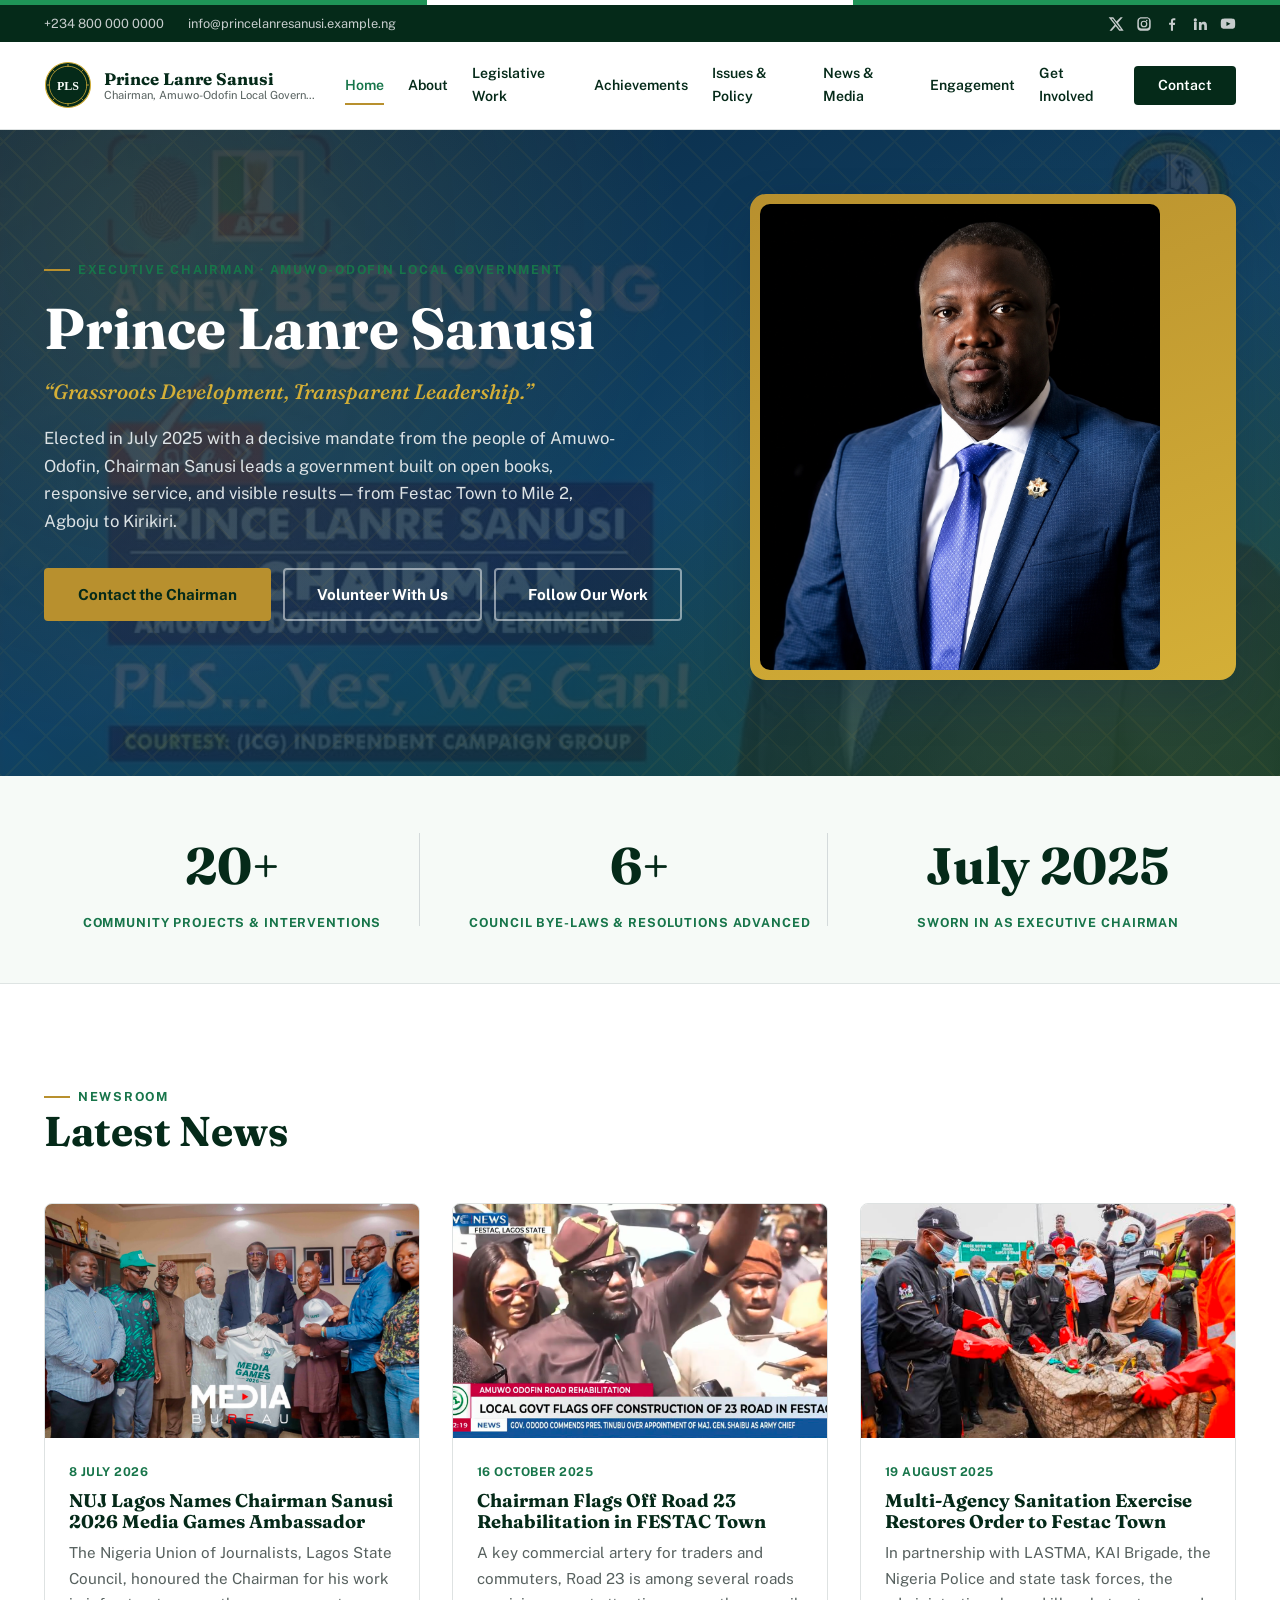
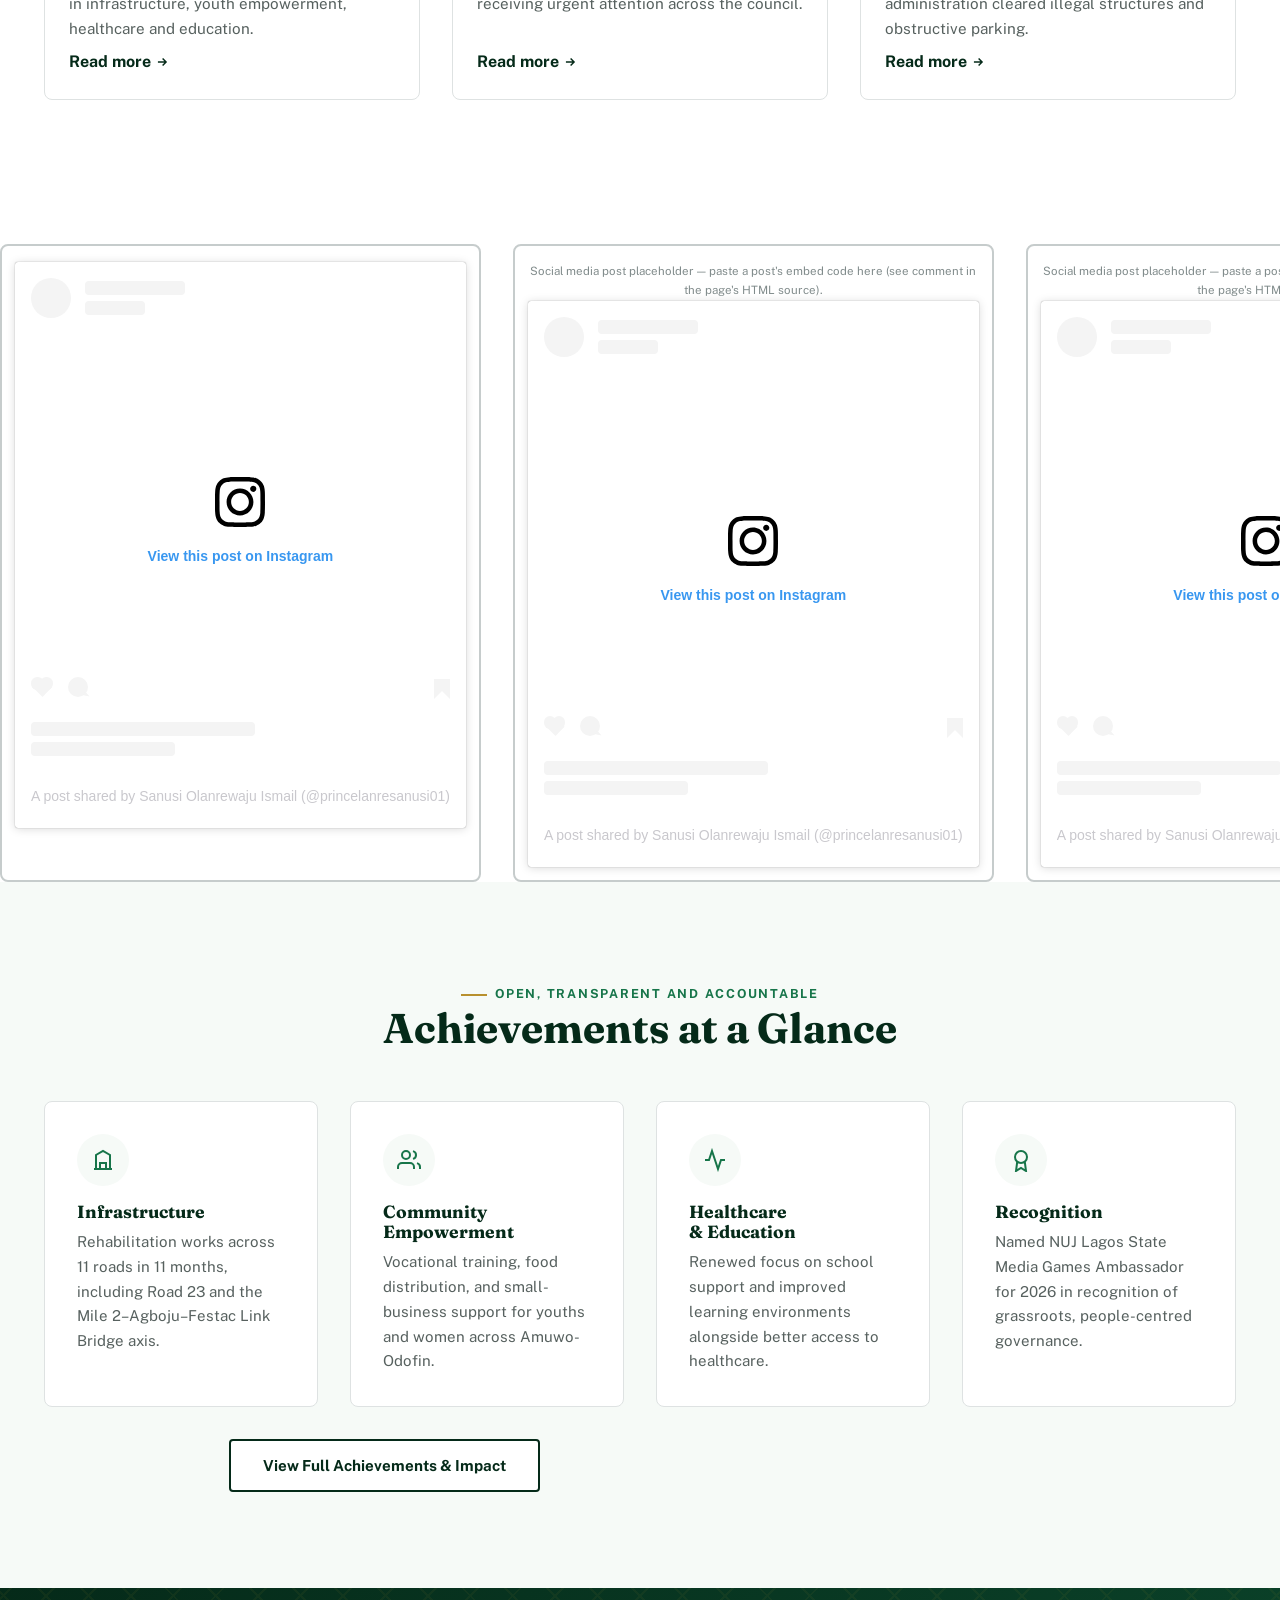
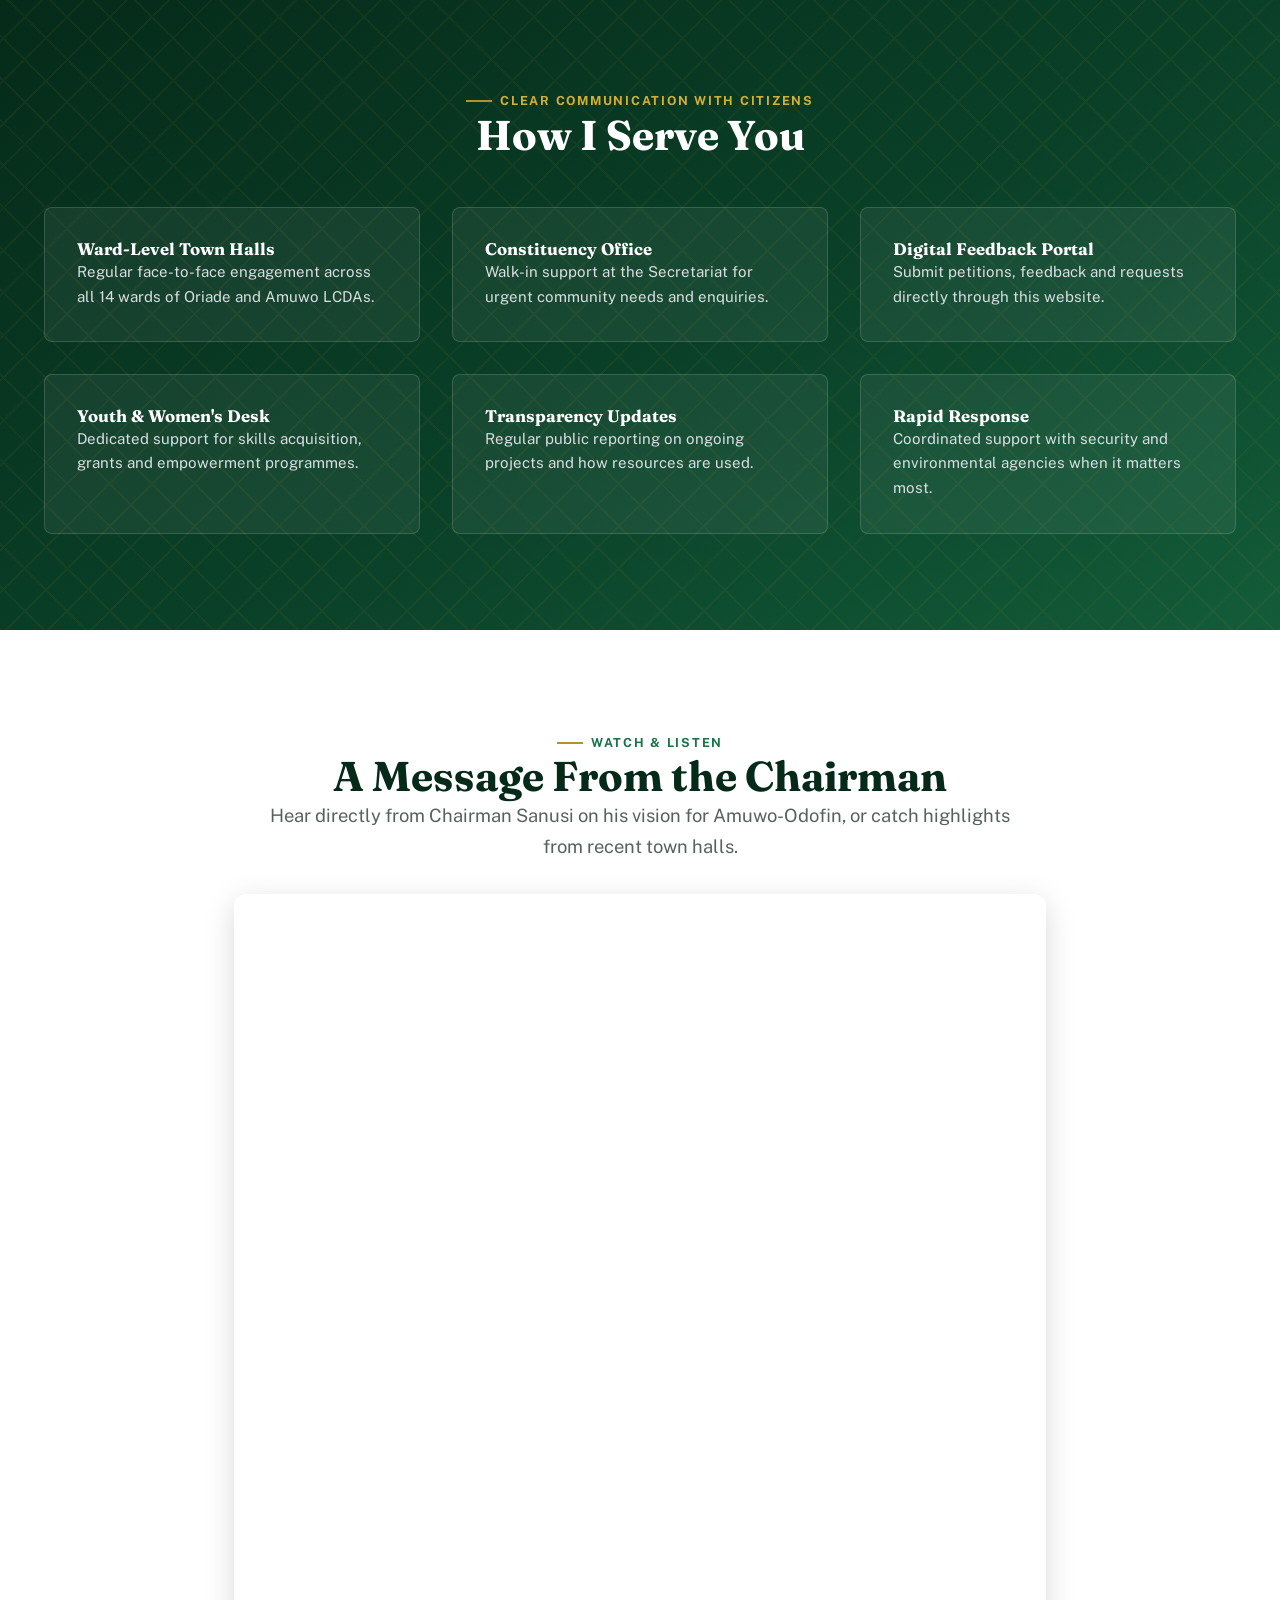
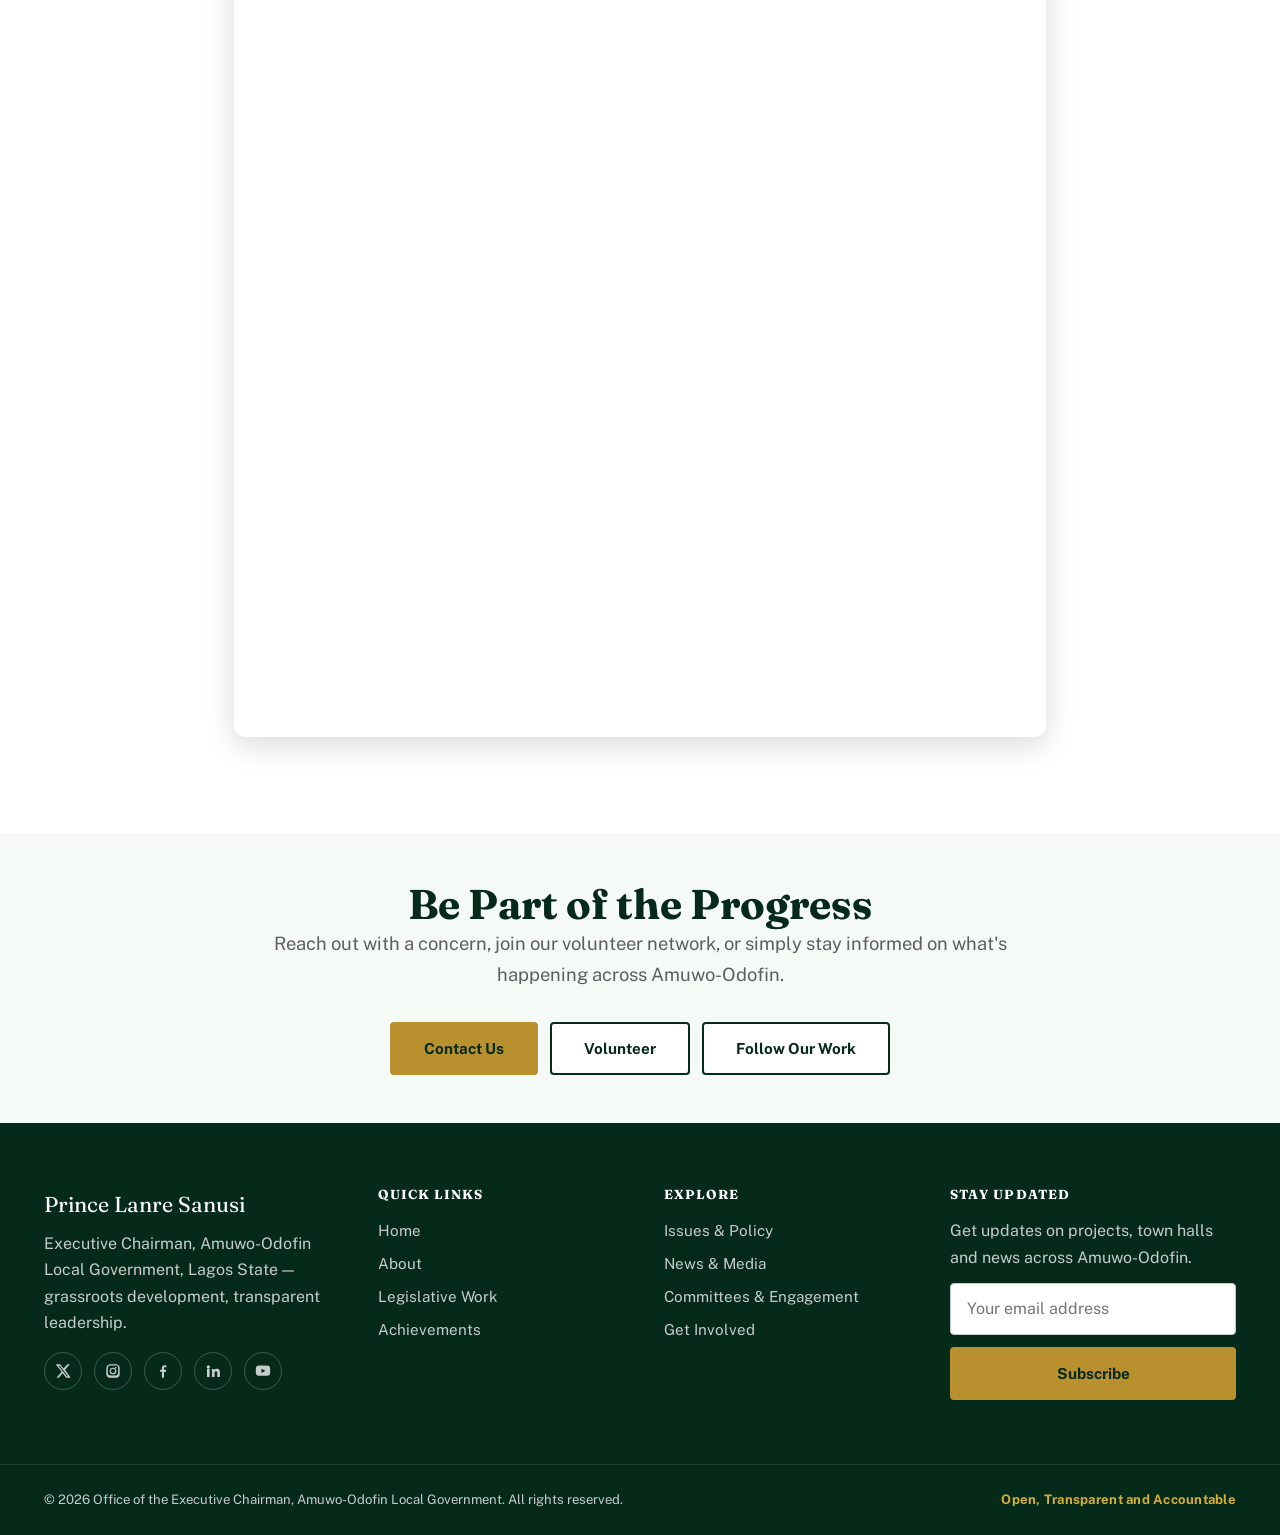
==== commit 0d6fab31: "Update index.html" ====
--- a/index.html
+++ b/index.html
@@ -149,9 +149,13 @@
           </div>
           <div class="social-embed-slot" id="socialEmbed2">
             <p class="placeholder-note">Social media post placeholder — paste a post's embed code here (see comment in the page's HTML source).</p>
+            <blockquote class="instagram-media" data-instgrm-captioned data-instgrm-permalink="https://www.instagram.com/p/Dbd2KODjG6r/?utm_source=ig_embed&amp;utm_campaign=loading" data-instgrm-version="14" style=" background:#FFF; border:0; border-radius:3px; box-shadow:0 0 1px 0 rgba(0,0,0,0.5),0 1px 10px 0 rgba(0,0,0,0.15); margin: 1px; max-width:540px; min-width:326px; padding:0; width:99.375%; width:-webkit-calc(100% - 2px); width:calc(100% - 2px);"><div style="padding:16px;"> <a href="https://www.instagram.com/p/Dbd2KODjG6r/?utm_source=ig_embed&amp;utm_campaign=loading" style=" background:#FFFFFF; line-height:0; padding:0 0; text-align:center; text-decoration:none; width:100%;" target="_blank"> <div style=" display: flex; flex-direction: row; align-items: center;"> <div style="background-color: #F4F4F4; border-radius: 50%; flex-grow: 0; height: 40px; margin-right: 14px; width: 40px;"></div> <div style="display: flex; flex-direction: column; flex-grow: 1; justify-content: center;"> <div style=" background-color: #F4F4F4; border-radius: 4px; flex-grow: 0; height: 14px; margin-bottom: 6px; width: 100px;"></div> <div style=" background-color: #F4F4F4; border-radius: 4px; flex-grow: 0; height: 14px; width: 60px;"></div></div></div><div style="padding: 19% 0;"></div> <div style="display:block; height:50px; margin:0 auto 12px; width:50px;"><svg width="50px" height="50px" viewBox="0 0 60 60" version="1.1" xmlns="https://www.w3.org/2000/svg" xmlns:xlink="https://www.w3.org/1999/xlink"><g stroke="none" stroke-width="1" fill="none" fill-rule="evenodd"><g transform="translate(-511.000000, -20.000000)" fill="#000000"><g><path d="M556.869,30.41 C554.814,30.41 553.148,32.076 553.148,34.131 C553.148,36.186 554.814,37.852 556.869,37.852 C558.924,37.852 560.59,36.186 560.59,34.131 C560.59,32.076 558.924,30.41 556.869,30.41 M541,60.657 C535.114,60.657 530.342,55.887 530.342,50 C530.342,44.114 535.114,39.342 541,39.342 C546.887,39.342 551.658,44.114 551.658,50 C551.658,55.887 546.887,60.657 541,60.657 M541,33.886 C532.1,33.886 524.886,41.1 524.886,50 C524.886,58.899 532.1,66.113 541,66.113 C549.9,66.113 557.115,58.899 557.115,50 C557.115,41.1 549.9,33.886 541,33.886 M565.378,62.101 C565.244,65.022 564.756,66.606 564.346,67.663 C563.803,69.06 563.154,70.057 562.106,71.106 C561.058,72.155 560.06,72.803 558.662,73.347 C557.607,73.757 556.021,74.244 553.102,74.378 C549.944,74.521 548.997,74.552 541,74.552 C533.003,74.552 532.056,74.521 528.898,74.378 C525.979,74.244 524.393,73.757 523.338,73.347 C521.94,72.803 520.942,72.155 519.894,71.106 C518.846,70.057 518.197,69.06 517.654,67.663 C517.244,66.606 516.755,65.022 516.623,62.101 C516.479,58.943 516.448,57.996 516.448,50 C516.448,42.003 516.479,41.056 516.623,37.899 C516.755,34.978 517.244,33.391 517.654,32.338 C518.197,30.938 518.846,29.942 519.894,28.894 C520.942,27.846 521.94,27.196 523.338,26.654 C524.393,26.244 525.979,25.756 528.898,25.623 C532.057,25.479 533.004,25.448 541,25.448 C548.997,25.448 549.943,25.479 553.102,25.623 C556.021,25.756 557.607,26.244 558.662,26.654 C560.06,27.196 561.058,27.846 562.106,28.894 C563.154,29.942 563.803,30.938 564.346,32.338 C564.756,33.391 565.244,34.978 565.378,37.899 C565.522,41.056 565.552,42.003 565.552,50 C565.552,57.996 565.522,58.943 565.378,62.101 M570.82,37.631 C570.674,34.438 570.167,32.258 569.425,30.349 C568.659,28.377 567.633,26.702 565.965,25.035 C564.297,23.368 562.623,22.342 560.652,21.575 C558.743,20.834 556.562,20.326 553.369,20.18 C550.169,20.033 549.148,20 541,20 C532.853,20 531.831,20.033 528.631,20.18 C525.438,20.326 523.257,20.834 521.349,21.575 C519.376,22.342 517.703,23.368 516.035,25.035 C514.368,26.702 513.342,28.377 512.574,30.349 C511.834,32.258 511.326,34.438 511.181,37.631 C511.035,40.831 511,41.851 511,50 C511,58.147 511.035,59.17 511.181,62.369 C511.326,65.562 511.834,67.743 512.574,69.651 C513.342,71.625 514.368,73.296 516.035,74.965 C517.703,76.634 519.376,77.658 521.349,78.425 C523.257,79.167 525.438,79.673 528.631,79.82 C531.831,79.965 532.853,80.001 541,80.001 C549.148,80.001 550.169,79.965 553.369,79.82 C556.562,79.673 558.743,79.167 560.652,78.425 C562.623,77.658 564.297,76.634 565.965,74.965 C567.633,73.296 568.659,71.625 569.425,69.651 C570.167,67.743 570.674,65.562 570.82,62.369 C570.966,59.17 571,58.147 571,50 C571,41.851 570.966,40.831 570.82,37.631"></path></g></g></g></svg></div><div style="padding-top: 8px;"> <div style=" color:#3897f0; font-family:Arial,sans-serif; font-size:14px; font-style:normal; font-weight:550; line-height:18px;">View this post on Instagram</div></div><div style="padding: 12.5% 0;"></div> <div style="display: flex; flex-direction: row; margin-bottom: 14px; align-items: center;"><div> <div style="background-color: #F4F4F4; border-radius: 50%; height: 12.5px; width: 12.5px; transform: translateX(0px) translateY(7px);"></div> <div style="background-color: #F4F4F4; height: 12.5px; transform: rotate(-45deg) translateX(3px) translateY(1px); width: 12.5px; flex-grow: 0; margin-right: 14px; margin-left: 2px;"></div> <div style="background-color: #F4F4F4; border-radius: 50%; height: 12.5px; width: 12.5px; transform: translateX(9px) translateY(-18px);"></div></div><div style="margin-left: 8px;"> <div style=" background-color: #F4F4F4; border-radius: 50%; flex-grow: 0; height: 20px; width: 20px;"></div> <div style=" width: 0; height: 0; border-top: 2px solid transparent; border-left: 6px solid #f4f4f4; border-bottom: 2px solid transparent; transform: translateX(16px) translateY(-4px) rotate(30deg)"></div></div><div style="margin-left: auto;"> <div style=" width: 0px; border-top: 8px solid #F4F4F4; border-right: 8px solid transparent; transform: translateY(16px);"></div> <div style=" background-color: #F4F4F4; flex-grow: 0; height: 12px; width: 16px; transform: translateY(-4px);"></div> <div style=" width: 0; height: 0; border-top: 8px solid #F4F4F4; border-left: 8px solid transparent; transform: translateY(-4px) translateX(8px);"></div></div></div> <div style="display: flex; flex-direction: column; flex-grow: 1; justify-content: center; margin-bottom: 24px;"> <div style=" background-color: #F4F4F4; border-radius: 4px; flex-grow: 0; height: 14px; margin-bottom: 6px; width: 224px;"></div> <div style=" background-color: #F4F4F4; border-radius: 4px; flex-grow: 0; height: 14px; width: 144px;"></div></div></a><p style=" color:#c9c8cd; font-family:Arial,sans-serif; font-size:14px; line-height:17px; margin-bottom:0; margin-top:8px; overflow:hidden; padding:8px 0 7px; text-align:center; text-overflow:ellipsis; white-space:nowrap;"><a href="https://www.instagram.com/p/Dbd2KODjG6r/?utm_source=ig_embed&amp;utm_campaign=loading" style=" color:#c9c8cd; font-family:Arial,sans-serif; font-size:14px; font-style:normal; font-weight:normal; line-height:17px; text-decoration:none;" target="_blank">A post shared by Sanusi Olanrewaju Ismail (@princelanresanusi01)</a></p></div></blockquote>
+<script async src="//www.instagram.com/embed.js"></script>
           </div>
           <div class="social-embed-slot" id="socialEmbed3">
             <p class="placeholder-note">Social media post placeholder — paste a post's embed code here (see comment in the page's HTML source).</p>
+            <blockquote class="instagram-media" data-instgrm-captioned data-instgrm-permalink="https://www.instagram.com/p/DbdxkeMjBJR/?utm_source=ig_embed&amp;utm_campaign=loading" data-instgrm-version="14" style=" background:#FFF; border:0; border-radius:3px; box-shadow:0 0 1px 0 rgba(0,0,0,0.5),0 1px 10px 0 rgba(0,0,0,0.15); margin: 1px; max-width:540px; min-width:326px; padding:0; width:99.375%; width:-webkit-calc(100% - 2px); width:calc(100% - 2px);"><div style="padding:16px;"> <a href="https://www.instagram.com/p/DbdxkeMjBJR/?utm_source=ig_embed&amp;utm_campaign=loading" style=" background:#FFFFFF; line-height:0; padding:0 0; text-align:center; text-decoration:none; width:100%;" target="_blank"> <div style=" display: flex; flex-direction: row; align-items: center;"> <div style="background-color: #F4F4F4; border-radius: 50%; flex-grow: 0; height: 40px; margin-right: 14px; width: 40px;"></div> <div style="display: flex; flex-direction: column; flex-grow: 1; justify-content: center;"> <div style=" background-color: #F4F4F4; border-radius: 4px; flex-grow: 0; height: 14px; margin-bottom: 6px; width: 100px;"></div> <div style=" background-color: #F4F4F4; border-radius: 4px; flex-grow: 0; height: 14px; width: 60px;"></div></div></div><div style="padding: 19% 0;"></div> <div style="display:block; height:50px; margin:0 auto 12px; width:50px;"><svg width="50px" height="50px" viewBox="0 0 60 60" version="1.1" xmlns="https://www.w3.org/2000/svg" xmlns:xlink="https://www.w3.org/1999/xlink"><g stroke="none" stroke-width="1" fill="none" fill-rule="evenodd"><g transform="translate(-511.000000, -20.000000)" fill="#000000"><g><path d="M556.869,30.41 C554.814,30.41 553.148,32.076 553.148,34.131 C553.148,36.186 554.814,37.852 556.869,37.852 C558.924,37.852 560.59,36.186 560.59,34.131 C560.59,32.076 558.924,30.41 556.869,30.41 M541,60.657 C535.114,60.657 530.342,55.887 530.342,50 C530.342,44.114 535.114,39.342 541,39.342 C546.887,39.342 551.658,44.114 551.658,50 C551.658,55.887 546.887,60.657 541,60.657 M541,33.886 C532.1,33.886 524.886,41.1 524.886,50 C524.886,58.899 532.1,66.113 541,66.113 C549.9,66.113 557.115,58.899 557.115,50 C557.115,41.1 549.9,33.886 541,33.886 M565.378,62.101 C565.244,65.022 564.756,66.606 564.346,67.663 C563.803,69.06 563.154,70.057 562.106,71.106 C561.058,72.155 560.06,72.803 558.662,73.347 C557.607,73.757 556.021,74.244 553.102,74.378 C549.944,74.521 548.997,74.552 541,74.552 C533.003,74.552 532.056,74.521 528.898,74.378 C525.979,74.244 524.393,73.757 523.338,73.347 C521.94,72.803 520.942,72.155 519.894,71.106 C518.846,70.057 518.197,69.06 517.654,67.663 C517.244,66.606 516.755,65.022 516.623,62.101 C516.479,58.943 516.448,57.996 516.448,50 C516.448,42.003 516.479,41.056 516.623,37.899 C516.755,34.978 517.244,33.391 517.654,32.338 C518.197,30.938 518.846,29.942 519.894,28.894 C520.942,27.846 521.94,27.196 523.338,26.654 C524.393,26.244 525.979,25.756 528.898,25.623 C532.057,25.479 533.004,25.448 541,25.448 C548.997,25.448 549.943,25.479 553.102,25.623 C556.021,25.756 557.607,26.244 558.662,26.654 C560.06,27.196 561.058,27.846 562.106,28.894 C563.154,29.942 563.803,30.938 564.346,32.338 C564.756,33.391 565.244,34.978 565.378,37.899 C565.522,41.056 565.552,42.003 565.552,50 C565.552,57.996 565.522,58.943 565.378,62.101 M570.82,37.631 C570.674,34.438 570.167,32.258 569.425,30.349 C568.659,28.377 567.633,26.702 565.965,25.035 C564.297,23.368 562.623,22.342 560.652,21.575 C558.743,20.834 556.562,20.326 553.369,20.18 C550.169,20.033 549.148,20 541,20 C532.853,20 531.831,20.033 528.631,20.18 C525.438,20.326 523.257,20.834 521.349,21.575 C519.376,22.342 517.703,23.368 516.035,25.035 C514.368,26.702 513.342,28.377 512.574,30.349 C511.834,32.258 511.326,34.438 511.181,37.631 C511.035,40.831 511,41.851 511,50 C511,58.147 511.035,59.17 511.181,62.369 C511.326,65.562 511.834,67.743 512.574,69.651 C513.342,71.625 514.368,73.296 516.035,74.965 C517.703,76.634 519.376,77.658 521.349,78.425 C523.257,79.167 525.438,79.673 528.631,79.82 C531.831,79.965 532.853,80.001 541,80.001 C549.148,80.001 550.169,79.965 553.369,79.82 C556.562,79.673 558.743,79.167 560.652,78.425 C562.623,77.658 564.297,76.634 565.965,74.965 C567.633,73.296 568.659,71.625 569.425,69.651 C570.167,67.743 570.674,65.562 570.82,62.369 C570.966,59.17 571,58.147 571,50 C571,41.851 570.966,40.831 570.82,37.631"></path></g></g></g></svg></div><div style="padding-top: 8px;"> <div style=" color:#3897f0; font-family:Arial,sans-serif; font-size:14px; font-style:normal; font-weight:550; line-height:18px;">View this post on Instagram</div></div><div style="padding: 12.5% 0;"></div> <div style="display: flex; flex-direction: row; margin-bottom: 14px; align-items: center;"><div> <div style="background-color: #F4F4F4; border-radius: 50%; height: 12.5px; width: 12.5px; transform: translateX(0px) translateY(7px);"></div> <div style="background-color: #F4F4F4; height: 12.5px; transform: rotate(-45deg) translateX(3px) translateY(1px); width: 12.5px; flex-grow: 0; margin-right: 14px; margin-left: 2px;"></div> <div style="background-color: #F4F4F4; border-radius: 50%; height: 12.5px; width: 12.5px; transform: translateX(9px) translateY(-18px);"></div></div><div style="margin-left: 8px;"> <div style=" background-color: #F4F4F4; border-radius: 50%; flex-grow: 0; height: 20px; width: 20px;"></div> <div style=" width: 0; height: 0; border-top: 2px solid transparent; border-left: 6px solid #f4f4f4; border-bottom: 2px solid transparent; transform: translateX(16px) translateY(-4px) rotate(30deg)"></div></div><div style="margin-left: auto;"> <div style=" width: 0px; border-top: 8px solid #F4F4F4; border-right: 8px solid transparent; transform: translateY(16px);"></div> <div style=" background-color: #F4F4F4; flex-grow: 0; height: 12px; width: 16px; transform: translateY(-4px);"></div> <div style=" width: 0; height: 0; border-top: 8px solid #F4F4F4; border-left: 8px solid transparent; transform: translateY(-4px) translateX(8px);"></div></div></div> <div style="display: flex; flex-direction: column; flex-grow: 1; justify-content: center; margin-bottom: 24px;"> <div style=" background-color: #F4F4F4; border-radius: 4px; flex-grow: 0; height: 14px; margin-bottom: 6px; width: 224px;"></div> <div style=" background-color: #F4F4F4; border-radius: 4px; flex-grow: 0; height: 14px; width: 144px;"></div></div></a><p style=" color:#c9c8cd; font-family:Arial,sans-serif; font-size:14px; line-height:17px; margin-bottom:0; margin-top:8px; overflow:hidden; padding:8px 0 7px; text-align:center; text-overflow:ellipsis; white-space:nowrap;"><a href="https://www.instagram.com/p/DbdxkeMjBJR/?utm_source=ig_embed&amp;utm_campaign=loading" style=" color:#c9c8cd; font-family:Arial,sans-serif; font-size:14px; font-style:normal; font-weight:normal; line-height:17px; text-decoration:none;" target="_blank">A post shared by Sanusi Olanrewaju Ismail (@princelanresanusi01)</a></p></div></blockquote>
+<script async src="//www.instagram.com/embed.js"></script>
           </div>
         </div>
       </div>
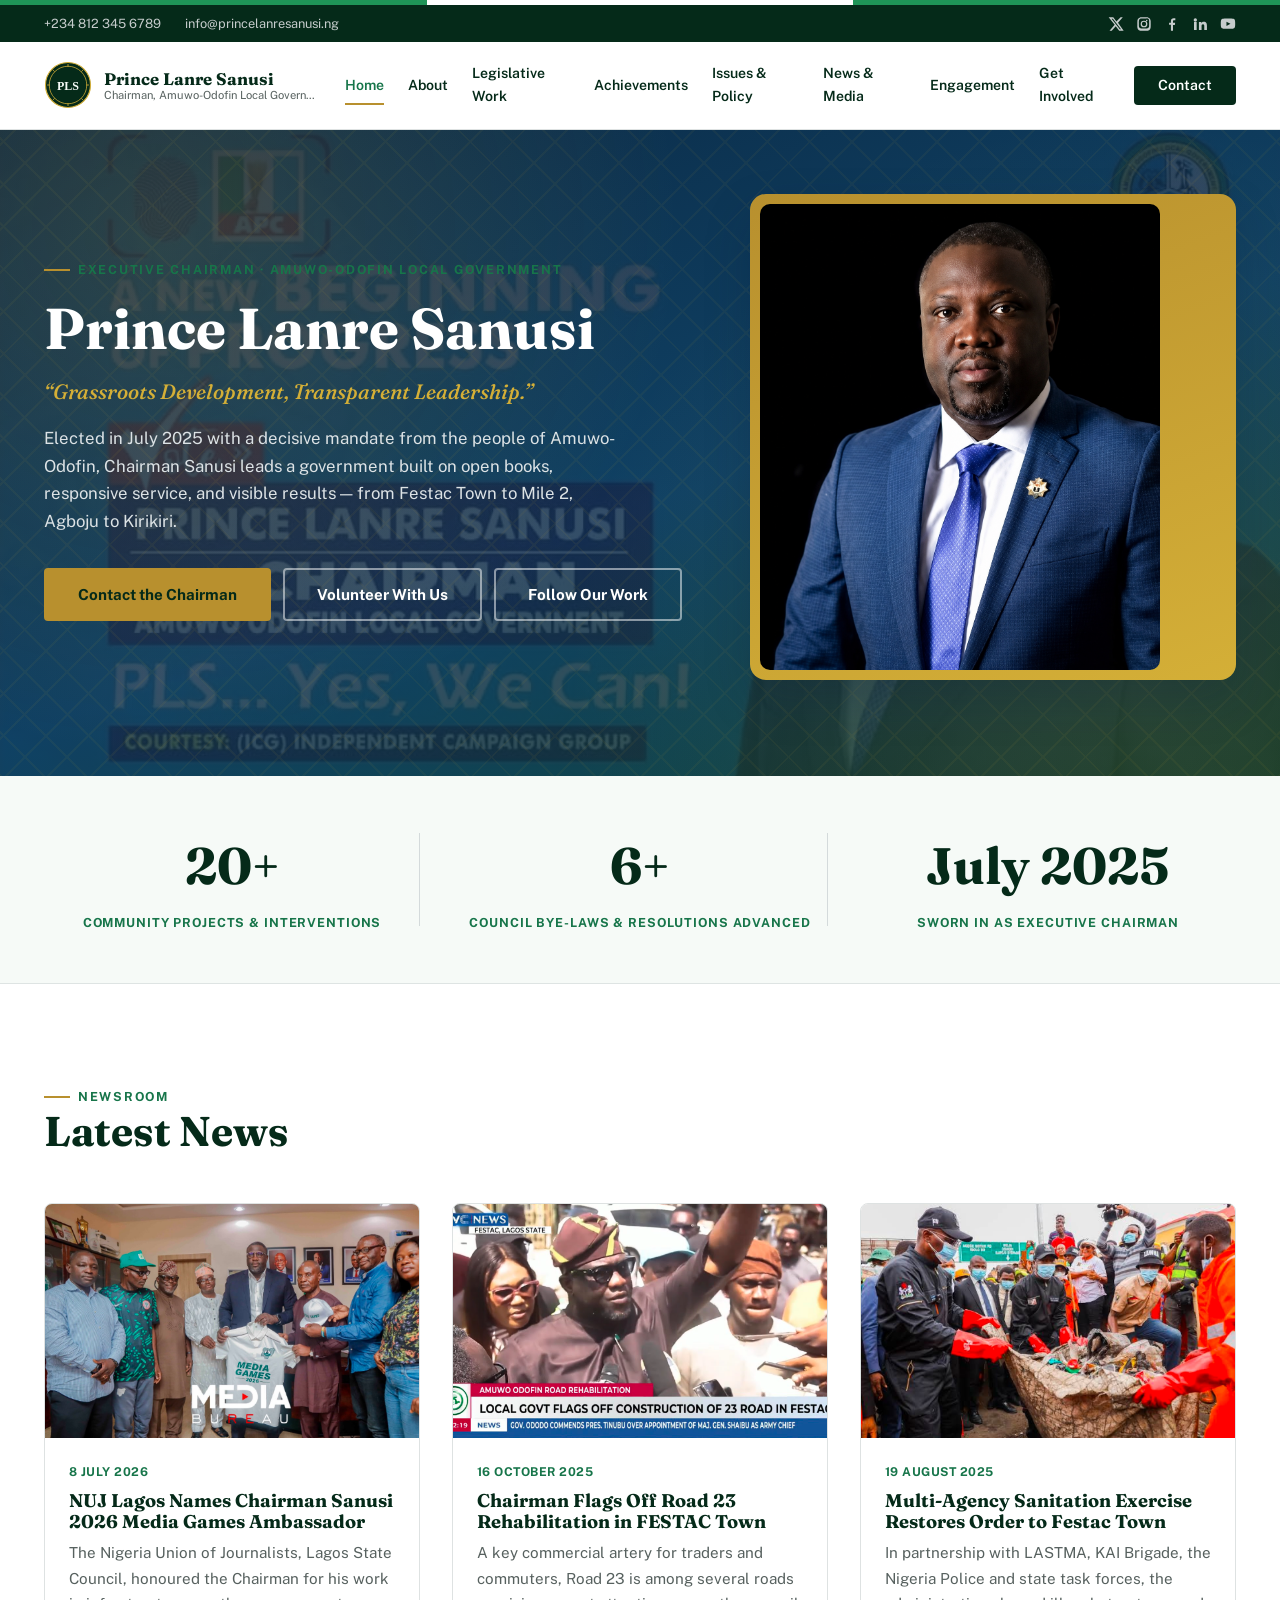
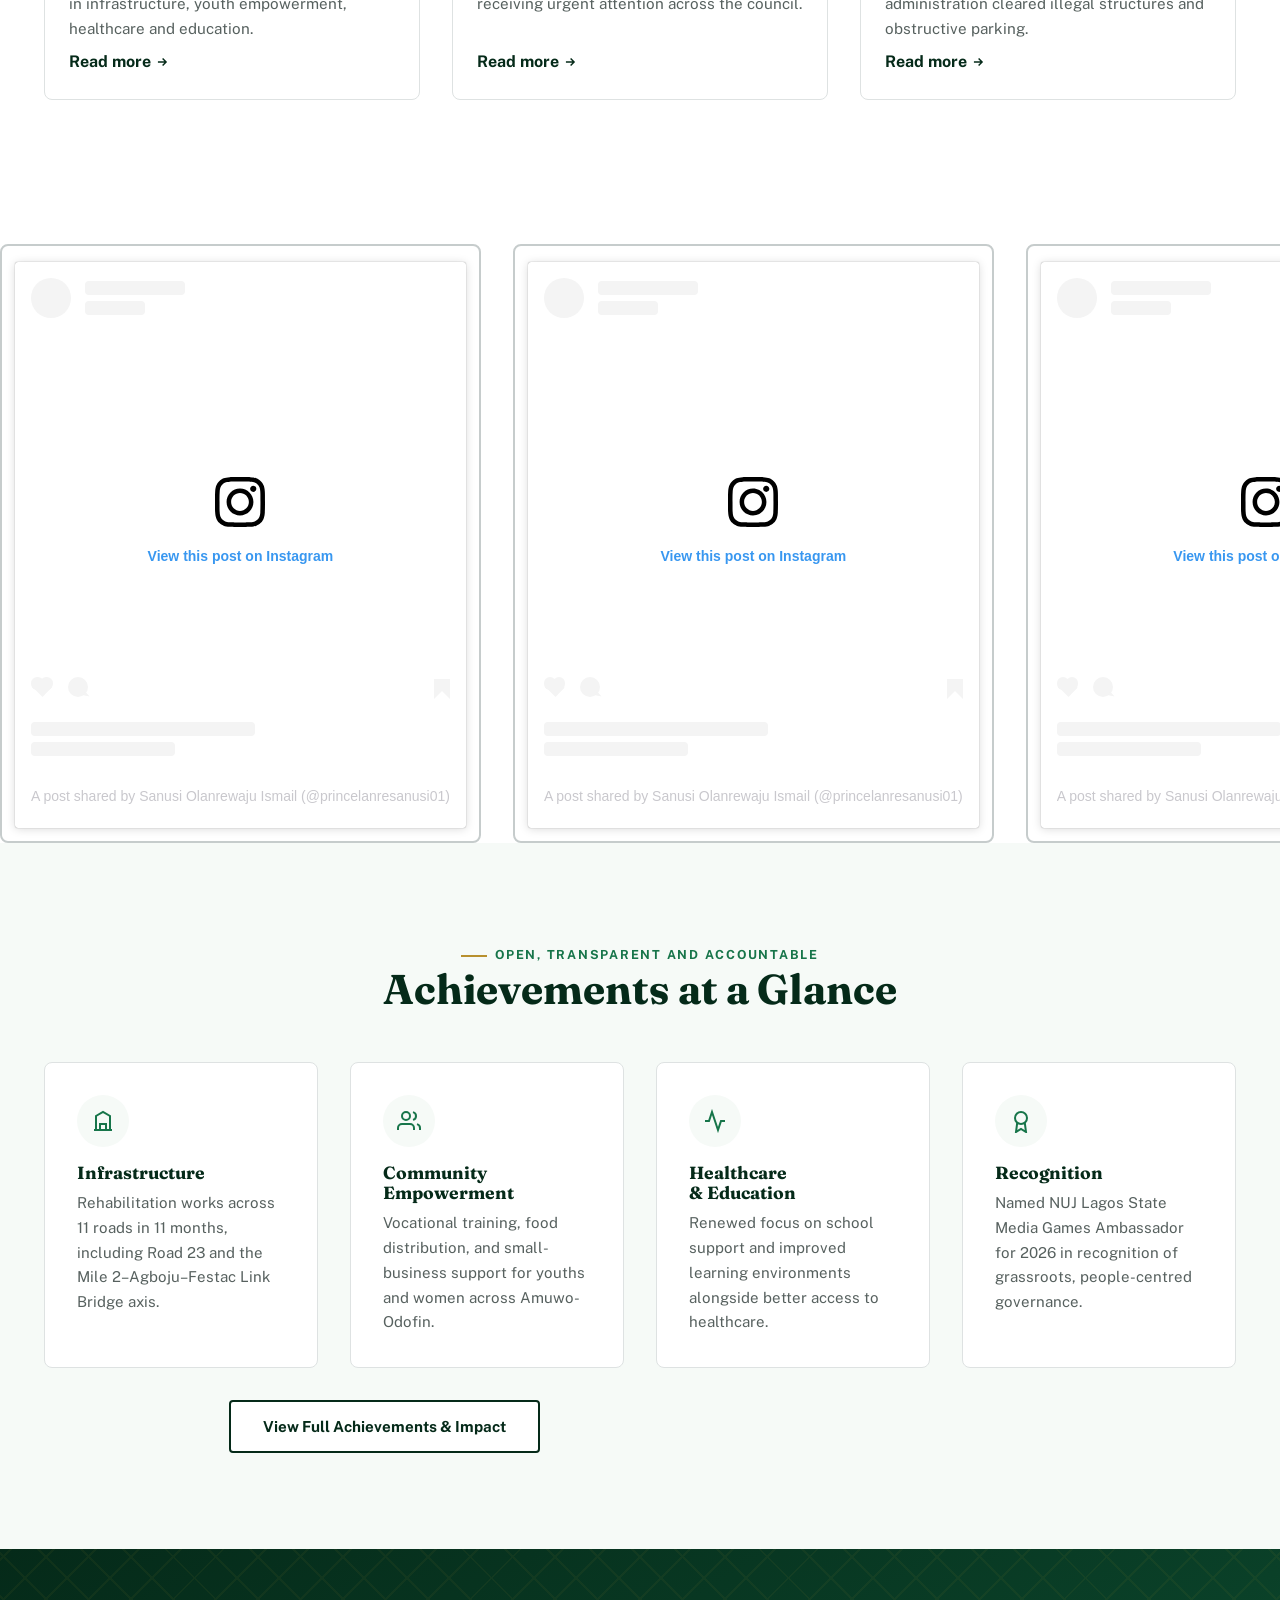
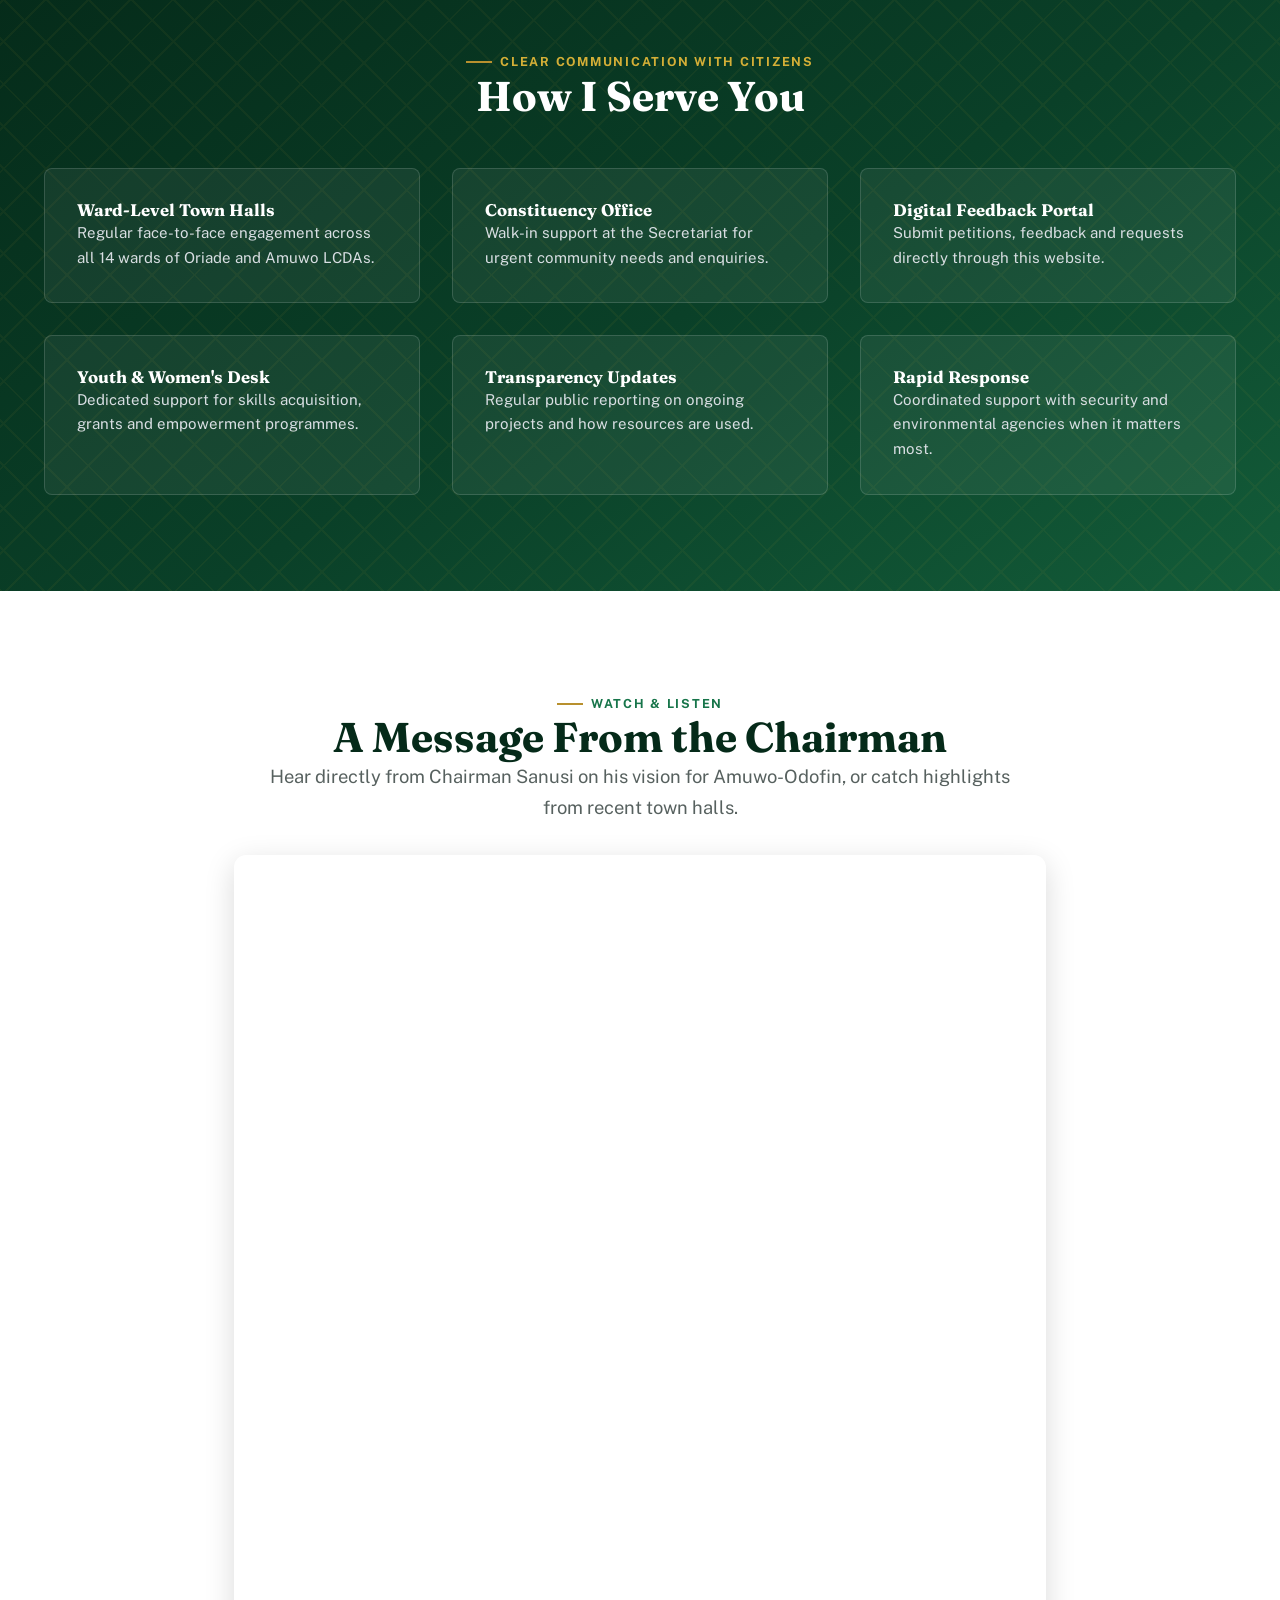
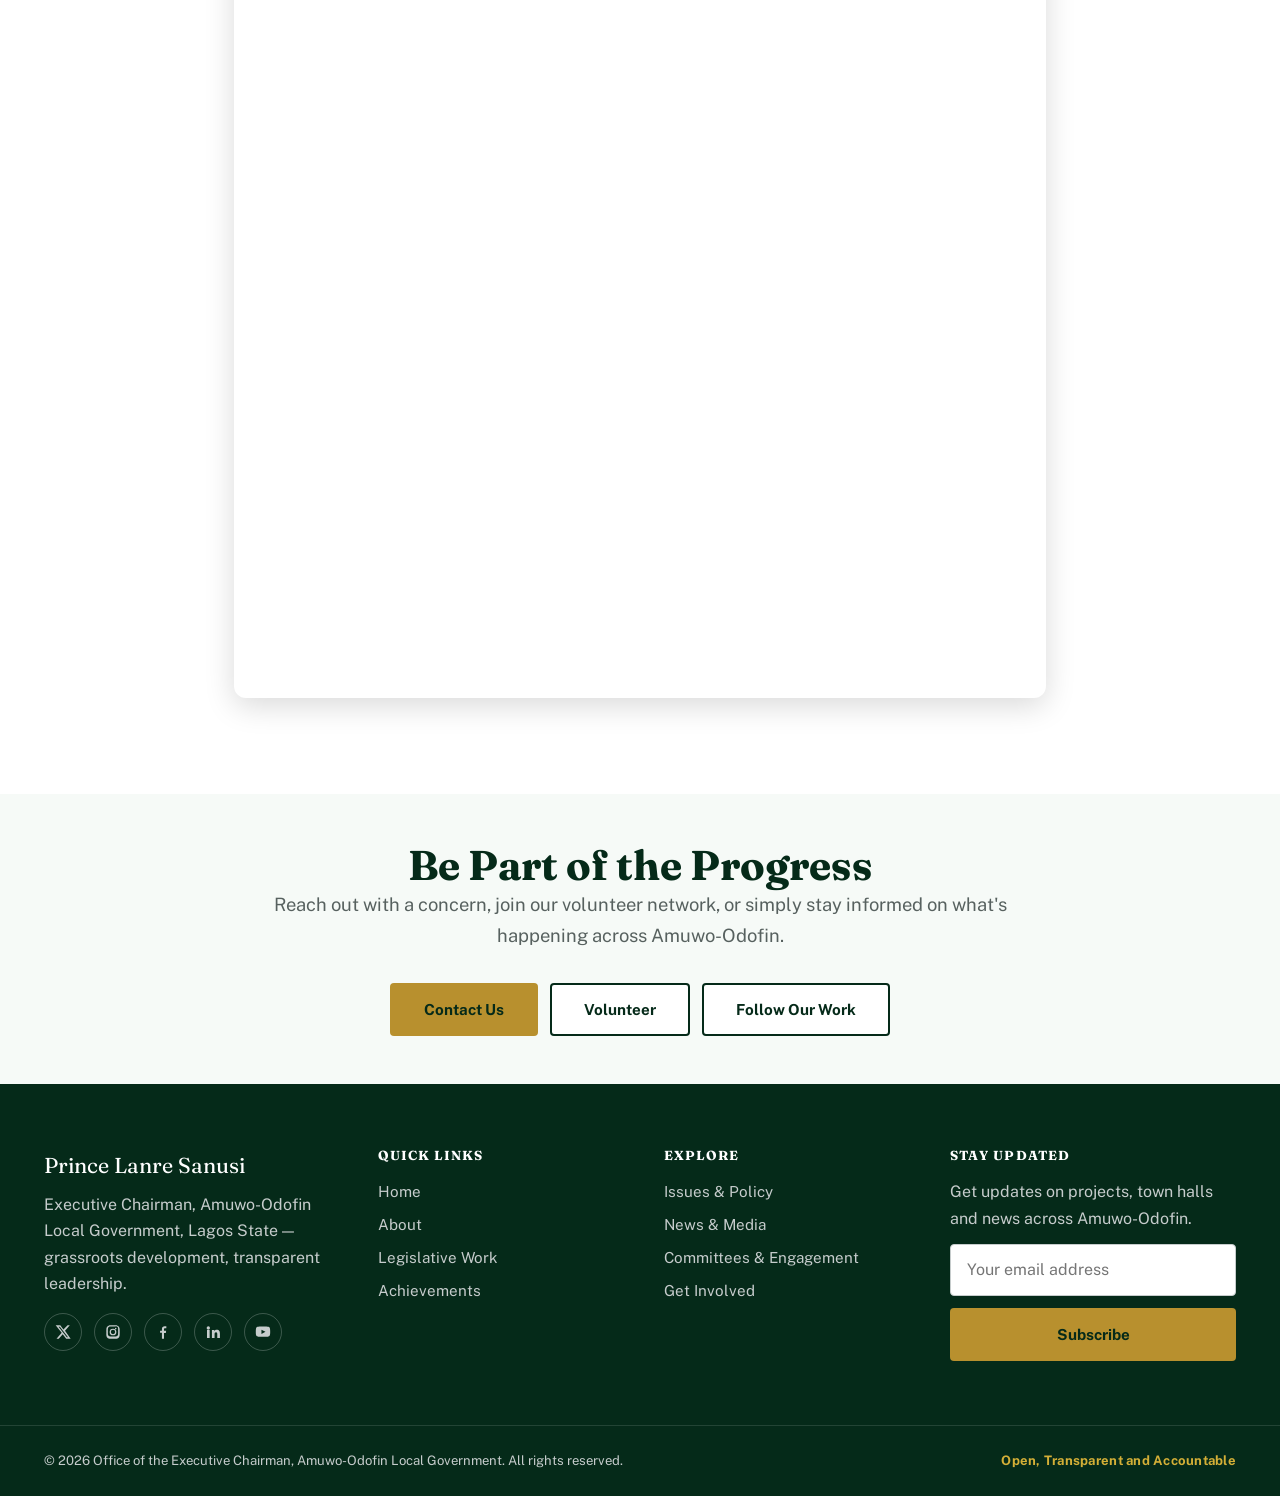
==== commit d52aec97: "Update social media links and placeholder notes" ====
--- a/index.html
+++ b/index.html
@@ -41,7 +41,7 @@
         "addressCountry": "NG"
       }
     },
-    "url": "https://www.example.com/"
+    "url": "https://princelanresanusi.ng/"
   }
   </script>
 </head>
@@ -50,7 +50,7 @@
   <div id="site-header"></div>
   <noscript>
     <nav aria-label="Primary" style="padding:1rem;text-align:center;background:#052A19;">
-      <a style="color:#fff;margin:0 .6rem;" href="index">Home</a>
+      <a style="color:#fff;margin:0 .6rem;" href="">Home</a>
       <a style="color:#fff;margin:0 .6rem;" href="about">About</a>
       <a style="color:#fff;margin:0 .6rem;" href="legislative-work">Legislative Work</a>
       <a style="color:#fff;margin:0 .6rem;" href="achievements">Achievements</a>
@@ -148,12 +148,12 @@
 <script async src="//www.instagram.com/embed.js"></script>
           </div>
           <div class="social-embed-slot" id="socialEmbed2">
-            <p class="placeholder-note">Social media post placeholder — paste a post's embed code here (see comment in the page's HTML source).</p>
+            <p class="placeholder-note"></p>
             <blockquote class="instagram-media" data-instgrm-captioned data-instgrm-permalink="https://www.instagram.com/p/Dbd2KODjG6r/?utm_source=ig_embed&amp;utm_campaign=loading" data-instgrm-version="14" style=" background:#FFF; border:0; border-radius:3px; box-shadow:0 0 1px 0 rgba(0,0,0,0.5),0 1px 10px 0 rgba(0,0,0,0.15); margin: 1px; max-width:540px; min-width:326px; padding:0; width:99.375%; width:-webkit-calc(100% - 2px); width:calc(100% - 2px);"><div style="padding:16px;"> <a href="https://www.instagram.com/p/Dbd2KODjG6r/?utm_source=ig_embed&amp;utm_campaign=loading" style=" background:#FFFFFF; line-height:0; padding:0 0; text-align:center; text-decoration:none; width:100%;" target="_blank"> <div style=" display: flex; flex-direction: row; align-items: center;"> <div style="background-color: #F4F4F4; border-radius: 50%; flex-grow: 0; height: 40px; margin-right: 14px; width: 40px;"></div> <div style="display: flex; flex-direction: column; flex-grow: 1; justify-content: center;"> <div style=" background-color: #F4F4F4; border-radius: 4px; flex-grow: 0; height: 14px; margin-bottom: 6px; width: 100px;"></div> <div style=" background-color: #F4F4F4; border-radius: 4px; flex-grow: 0; height: 14px; width: 60px;"></div></div></div><div style="padding: 19% 0;"></div> <div style="display:block; height:50px; margin:0 auto 12px; width:50px;"><svg width="50px" height="50px" viewBox="0 0 60 60" version="1.1" xmlns="https://www.w3.org/2000/svg" xmlns:xlink="https://www.w3.org/1999/xlink"><g stroke="none" stroke-width="1" fill="none" fill-rule="evenodd"><g transform="translate(-511.000000, -20.000000)" fill="#000000"><g><path d="M556.869,30.41 C554.814,30.41 553.148,32.076 553.148,34.131 C553.148,36.186 554.814,37.852 556.869,37.852 C558.924,37.852 560.59,36.186 560.59,34.131 C560.59,32.076 558.924,30.41 556.869,30.41 M541,60.657 C535.114,60.657 530.342,55.887 530.342,50 C530.342,44.114 535.114,39.342 541,39.342 C546.887,39.342 551.658,44.114 551.658,50 C551.658,55.887 546.887,60.657 541,60.657 M541,33.886 C532.1,33.886 524.886,41.1 524.886,50 C524.886,58.899 532.1,66.113 541,66.113 C549.9,66.113 557.115,58.899 557.115,50 C557.115,41.1 549.9,33.886 541,33.886 M565.378,62.101 C565.244,65.022 564.756,66.606 564.346,67.663 C563.803,69.06 563.154,70.057 562.106,71.106 C561.058,72.155 560.06,72.803 558.662,73.347 C557.607,73.757 556.021,74.244 553.102,74.378 C549.944,74.521 548.997,74.552 541,74.552 C533.003,74.552 532.056,74.521 528.898,74.378 C525.979,74.244 524.393,73.757 523.338,73.347 C521.94,72.803 520.942,72.155 519.894,71.106 C518.846,70.057 518.197,69.06 517.654,67.663 C517.244,66.606 516.755,65.022 516.623,62.101 C516.479,58.943 516.448,57.996 516.448,50 C516.448,42.003 516.479,41.056 516.623,37.899 C516.755,34.978 517.244,33.391 517.654,32.338 C518.197,30.938 518.846,29.942 519.894,28.894 C520.942,27.846 521.94,27.196 523.338,26.654 C524.393,26.244 525.979,25.756 528.898,25.623 C532.057,25.479 533.004,25.448 541,25.448 C548.997,25.448 549.943,25.479 553.102,25.623 C556.021,25.756 557.607,26.244 558.662,26.654 C560.06,27.196 561.058,27.846 562.106,28.894 C563.154,29.942 563.803,30.938 564.346,32.338 C564.756,33.391 565.244,34.978 565.378,37.899 C565.522,41.056 565.552,42.003 565.552,50 C565.552,57.996 565.522,58.943 565.378,62.101 M570.82,37.631 C570.674,34.438 570.167,32.258 569.425,30.349 C568.659,28.377 567.633,26.702 565.965,25.035 C564.297,23.368 562.623,22.342 560.652,21.575 C558.743,20.834 556.562,20.326 553.369,20.18 C550.169,20.033 549.148,20 541,20 C532.853,20 531.831,20.033 528.631,20.18 C525.438,20.326 523.257,20.834 521.349,21.575 C519.376,22.342 517.703,23.368 516.035,25.035 C514.368,26.702 513.342,28.377 512.574,30.349 C511.834,32.258 511.326,34.438 511.181,37.631 C511.035,40.831 511,41.851 511,50 C511,58.147 511.035,59.17 511.181,62.369 C511.326,65.562 511.834,67.743 512.574,69.651 C513.342,71.625 514.368,73.296 516.035,74.965 C517.703,76.634 519.376,77.658 521.349,78.425 C523.257,79.167 525.438,79.673 528.631,79.82 C531.831,79.965 532.853,80.001 541,80.001 C549.148,80.001 550.169,79.965 553.369,79.82 C556.562,79.673 558.743,79.167 560.652,78.425 C562.623,77.658 564.297,76.634 565.965,74.965 C567.633,73.296 568.659,71.625 569.425,69.651 C570.167,67.743 570.674,65.562 570.82,62.369 C570.966,59.17 571,58.147 571,50 C571,41.851 570.966,40.831 570.82,37.631"></path></g></g></g></svg></div><div style="padding-top: 8px;"> <div style=" color:#3897f0; font-family:Arial,sans-serif; font-size:14px; font-style:normal; font-weight:550; line-height:18px;">View this post on Instagram</div></div><div style="padding: 12.5% 0;"></div> <div style="display: flex; flex-direction: row; margin-bottom: 14px; align-items: center;"><div> <div style="background-color: #F4F4F4; border-radius: 50%; height: 12.5px; width: 12.5px; transform: translateX(0px) translateY(7px);"></div> <div style="background-color: #F4F4F4; height: 12.5px; transform: rotate(-45deg) translateX(3px) translateY(1px); width: 12.5px; flex-grow: 0; margin-right: 14px; margin-left: 2px;"></div> <div style="background-color: #F4F4F4; border-radius: 50%; height: 12.5px; width: 12.5px; transform: translateX(9px) translateY(-18px);"></div></div><div style="margin-left: 8px;"> <div style=" background-color: #F4F4F4; border-radius: 50%; flex-grow: 0; height: 20px; width: 20px;"></div> <div style=" width: 0; height: 0; border-top: 2px solid transparent; border-left: 6px solid #f4f4f4; border-bottom: 2px solid transparent; transform: translateX(16px) translateY(-4px) rotate(30deg)"></div></div><div style="margin-left: auto;"> <div style=" width: 0px; border-top: 8px solid #F4F4F4; border-right: 8px solid transparent; transform: translateY(16px);"></div> <div style=" background-color: #F4F4F4; flex-grow: 0; height: 12px; width: 16px; transform: translateY(-4px);"></div> <div style=" width: 0; height: 0; border-top: 8px solid #F4F4F4; border-left: 8px solid transparent; transform: translateY(-4px) translateX(8px);"></div></div></div> <div style="display: flex; flex-direction: column; flex-grow: 1; justify-content: center; margin-bottom: 24px;"> <div style=" background-color: #F4F4F4; border-radius: 4px; flex-grow: 0; height: 14px; margin-bottom: 6px; width: 224px;"></div> <div style=" background-color: #F4F4F4; border-radius: 4px; flex-grow: 0; height: 14px; width: 144px;"></div></div></a><p style=" color:#c9c8cd; font-family:Arial,sans-serif; font-size:14px; line-height:17px; margin-bottom:0; margin-top:8px; overflow:hidden; padding:8px 0 7px; text-align:center; text-overflow:ellipsis; white-space:nowrap;"><a href="https://www.instagram.com/p/Dbd2KODjG6r/?utm_source=ig_embed&amp;utm_campaign=loading" style=" color:#c9c8cd; font-family:Arial,sans-serif; font-size:14px; font-style:normal; font-weight:normal; line-height:17px; text-decoration:none;" target="_blank">A post shared by Sanusi Olanrewaju Ismail (@princelanresanusi01)</a></p></div></blockquote>
 <script async src="//www.instagram.com/embed.js"></script>
           </div>
           <div class="social-embed-slot" id="socialEmbed3">
-            <p class="placeholder-note">Social media post placeholder — paste a post's embed code here (see comment in the page's HTML source).</p>
+            <p class="placeholder-note"></p>
             <blockquote class="instagram-media" data-instgrm-captioned data-instgrm-permalink="https://www.instagram.com/p/DbdxkeMjBJR/?utm_source=ig_embed&amp;utm_campaign=loading" data-instgrm-version="14" style=" background:#FFF; border:0; border-radius:3px; box-shadow:0 0 1px 0 rgba(0,0,0,0.5),0 1px 10px 0 rgba(0,0,0,0.15); margin: 1px; max-width:540px; min-width:326px; padding:0; width:99.375%; width:-webkit-calc(100% - 2px); width:calc(100% - 2px);"><div style="padding:16px;"> <a href="https://www.instagram.com/p/DbdxkeMjBJR/?utm_source=ig_embed&amp;utm_campaign=loading" style=" background:#FFFFFF; line-height:0; padding:0 0; text-align:center; text-decoration:none; width:100%;" target="_blank"> <div style=" display: flex; flex-direction: row; align-items: center;"> <div style="background-color: #F4F4F4; border-radius: 50%; flex-grow: 0; height: 40px; margin-right: 14px; width: 40px;"></div> <div style="display: flex; flex-direction: column; flex-grow: 1; justify-content: center;"> <div style=" background-color: #F4F4F4; border-radius: 4px; flex-grow: 0; height: 14px; margin-bottom: 6px; width: 100px;"></div> <div style=" background-color: #F4F4F4; border-radius: 4px; flex-grow: 0; height: 14px; width: 60px;"></div></div></div><div style="padding: 19% 0;"></div> <div style="display:block; height:50px; margin:0 auto 12px; width:50px;"><svg width="50px" height="50px" viewBox="0 0 60 60" version="1.1" xmlns="https://www.w3.org/2000/svg" xmlns:xlink="https://www.w3.org/1999/xlink"><g stroke="none" stroke-width="1" fill="none" fill-rule="evenodd"><g transform="translate(-511.000000, -20.000000)" fill="#000000"><g><path d="M556.869,30.41 C554.814,30.41 553.148,32.076 553.148,34.131 C553.148,36.186 554.814,37.852 556.869,37.852 C558.924,37.852 560.59,36.186 560.59,34.131 C560.59,32.076 558.924,30.41 556.869,30.41 M541,60.657 C535.114,60.657 530.342,55.887 530.342,50 C530.342,44.114 535.114,39.342 541,39.342 C546.887,39.342 551.658,44.114 551.658,50 C551.658,55.887 546.887,60.657 541,60.657 M541,33.886 C532.1,33.886 524.886,41.1 524.886,50 C524.886,58.899 532.1,66.113 541,66.113 C549.9,66.113 557.115,58.899 557.115,50 C557.115,41.1 549.9,33.886 541,33.886 M565.378,62.101 C565.244,65.022 564.756,66.606 564.346,67.663 C563.803,69.06 563.154,70.057 562.106,71.106 C561.058,72.155 560.06,72.803 558.662,73.347 C557.607,73.757 556.021,74.244 553.102,74.378 C549.944,74.521 548.997,74.552 541,74.552 C533.003,74.552 532.056,74.521 528.898,74.378 C525.979,74.244 524.393,73.757 523.338,73.347 C521.94,72.803 520.942,72.155 519.894,71.106 C518.846,70.057 518.197,69.06 517.654,67.663 C517.244,66.606 516.755,65.022 516.623,62.101 C516.479,58.943 516.448,57.996 516.448,50 C516.448,42.003 516.479,41.056 516.623,37.899 C516.755,34.978 517.244,33.391 517.654,32.338 C518.197,30.938 518.846,29.942 519.894,28.894 C520.942,27.846 521.94,27.196 523.338,26.654 C524.393,26.244 525.979,25.756 528.898,25.623 C532.057,25.479 533.004,25.448 541,25.448 C548.997,25.448 549.943,25.479 553.102,25.623 C556.021,25.756 557.607,26.244 558.662,26.654 C560.06,27.196 561.058,27.846 562.106,28.894 C563.154,29.942 563.803,30.938 564.346,32.338 C564.756,33.391 565.244,34.978 565.378,37.899 C565.522,41.056 565.552,42.003 565.552,50 C565.552,57.996 565.522,58.943 565.378,62.101 M570.82,37.631 C570.674,34.438 570.167,32.258 569.425,30.349 C568.659,28.377 567.633,26.702 565.965,25.035 C564.297,23.368 562.623,22.342 560.652,21.575 C558.743,20.834 556.562,20.326 553.369,20.18 C550.169,20.033 549.148,20 541,20 C532.853,20 531.831,20.033 528.631,20.18 C525.438,20.326 523.257,20.834 521.349,21.575 C519.376,22.342 517.703,23.368 516.035,25.035 C514.368,26.702 513.342,28.377 512.574,30.349 C511.834,32.258 511.326,34.438 511.181,37.631 C511.035,40.831 511,41.851 511,50 C511,58.147 511.035,59.17 511.181,62.369 C511.326,65.562 511.834,67.743 512.574,69.651 C513.342,71.625 514.368,73.296 516.035,74.965 C517.703,76.634 519.376,77.658 521.349,78.425 C523.257,79.167 525.438,79.673 528.631,79.82 C531.831,79.965 532.853,80.001 541,80.001 C549.148,80.001 550.169,79.965 553.369,79.82 C556.562,79.673 558.743,79.167 560.652,78.425 C562.623,77.658 564.297,76.634 565.965,74.965 C567.633,73.296 568.659,71.625 569.425,69.651 C570.167,67.743 570.674,65.562 570.82,62.369 C570.966,59.17 571,58.147 571,50 C571,41.851 570.966,40.831 570.82,37.631"></path></g></g></g></svg></div><div style="padding-top: 8px;"> <div style=" color:#3897f0; font-family:Arial,sans-serif; font-size:14px; font-style:normal; font-weight:550; line-height:18px;">View this post on Instagram</div></div><div style="padding: 12.5% 0;"></div> <div style="display: flex; flex-direction: row; margin-bottom: 14px; align-items: center;"><div> <div style="background-color: #F4F4F4; border-radius: 50%; height: 12.5px; width: 12.5px; transform: translateX(0px) translateY(7px);"></div> <div style="background-color: #F4F4F4; height: 12.5px; transform: rotate(-45deg) translateX(3px) translateY(1px); width: 12.5px; flex-grow: 0; margin-right: 14px; margin-left: 2px;"></div> <div style="background-color: #F4F4F4; border-radius: 50%; height: 12.5px; width: 12.5px; transform: translateX(9px) translateY(-18px);"></div></div><div style="margin-left: 8px;"> <div style=" background-color: #F4F4F4; border-radius: 50%; flex-grow: 0; height: 20px; width: 20px;"></div> <div style=" width: 0; height: 0; border-top: 2px solid transparent; border-left: 6px solid #f4f4f4; border-bottom: 2px solid transparent; transform: translateX(16px) translateY(-4px) rotate(30deg)"></div></div><div style="margin-left: auto;"> <div style=" width: 0px; border-top: 8px solid #F4F4F4; border-right: 8px solid transparent; transform: translateY(16px);"></div> <div style=" background-color: #F4F4F4; flex-grow: 0; height: 12px; width: 16px; transform: translateY(-4px);"></div> <div style=" width: 0; height: 0; border-top: 8px solid #F4F4F4; border-left: 8px solid transparent; transform: translateY(-4px) translateX(8px);"></div></div></div> <div style="display: flex; flex-direction: column; flex-grow: 1; justify-content: center; margin-bottom: 24px;"> <div style=" background-color: #F4F4F4; border-radius: 4px; flex-grow: 0; height: 14px; margin-bottom: 6px; width: 224px;"></div> <div style=" background-color: #F4F4F4; border-radius: 4px; flex-grow: 0; height: 14px; width: 144px;"></div></div></a><p style=" color:#c9c8cd; font-family:Arial,sans-serif; font-size:14px; line-height:17px; margin-bottom:0; margin-top:8px; overflow:hidden; padding:8px 0 7px; text-align:center; text-overflow:ellipsis; white-space:nowrap;"><a href="https://www.instagram.com/p/DbdxkeMjBJR/?utm_source=ig_embed&amp;utm_campaign=loading" style=" color:#c9c8cd; font-family:Arial,sans-serif; font-size:14px; font-style:normal; font-weight:normal; line-height:17px; text-decoration:none;" target="_blank">A post shared by Sanusi Olanrewaju Ismail (@princelanresanusi01)</a></p></div></blockquote>
 <script async src="//www.instagram.com/embed.js"></script>
           </div>
